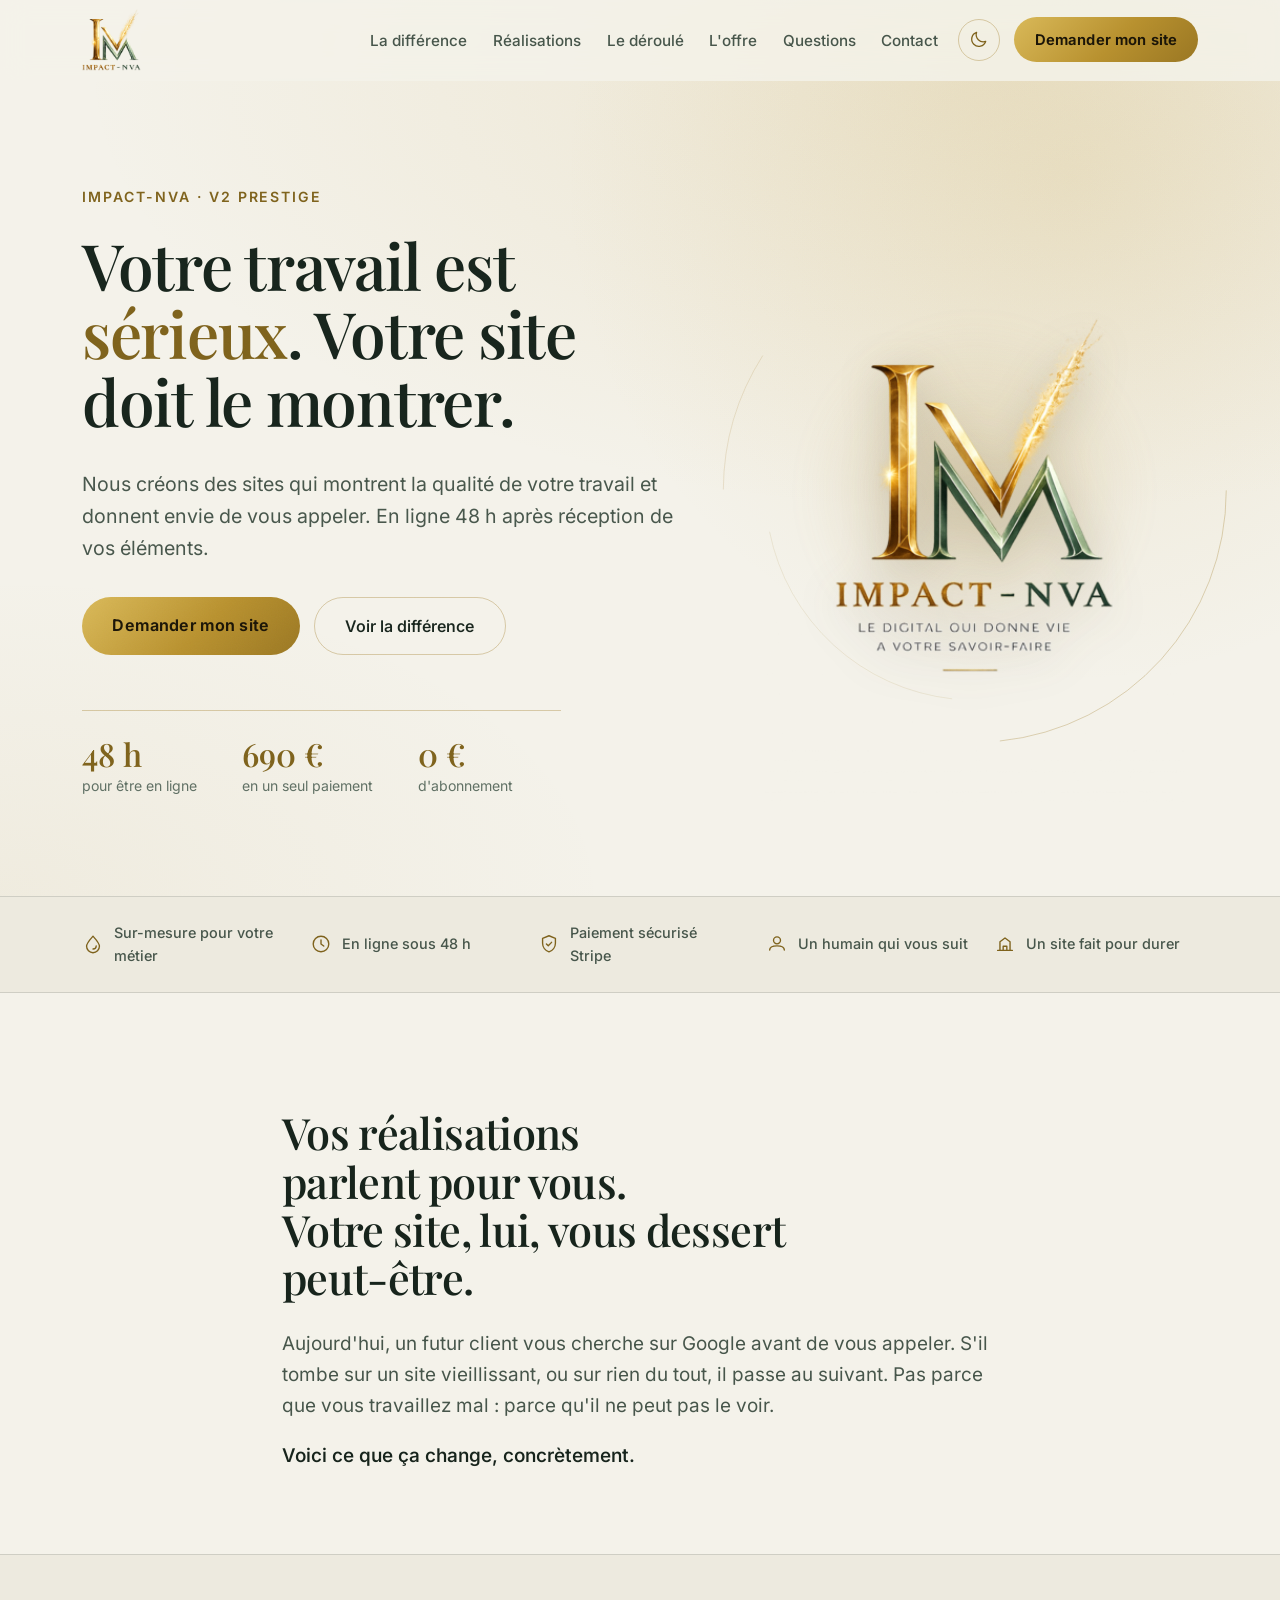
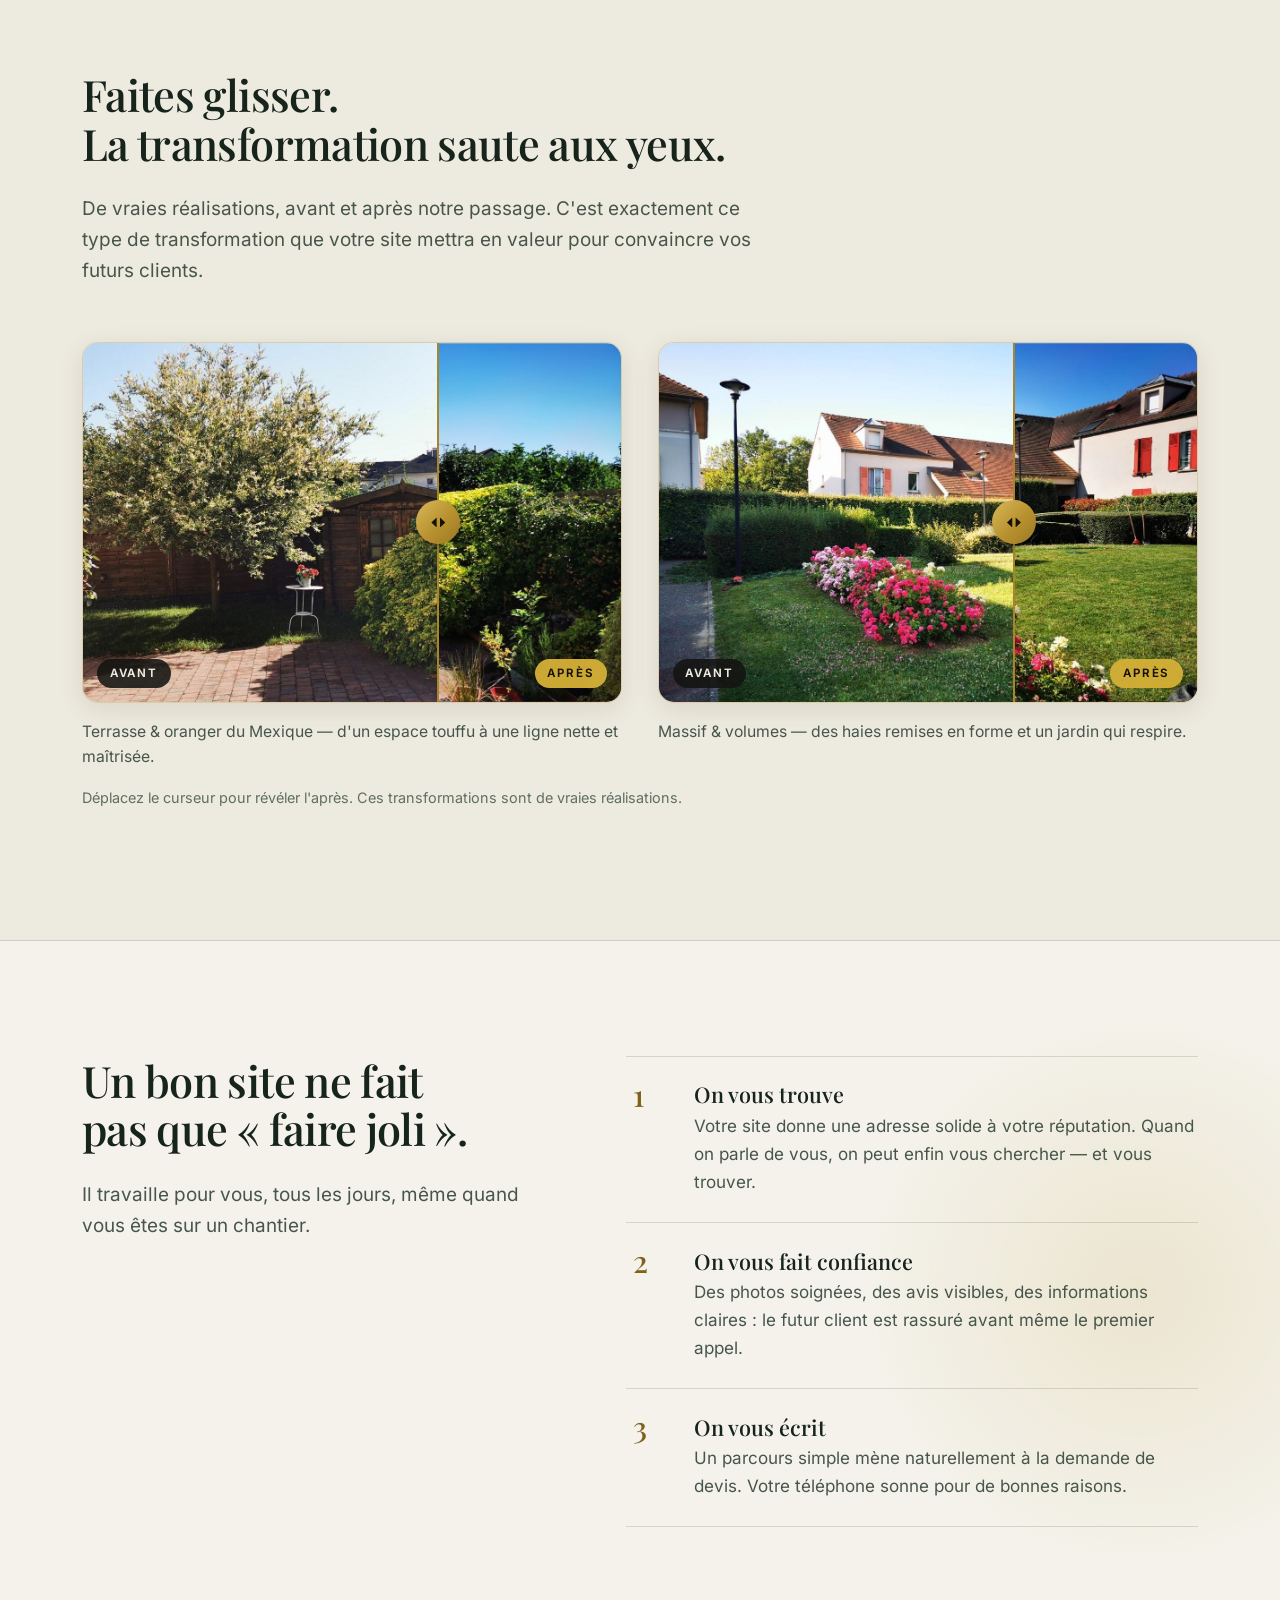
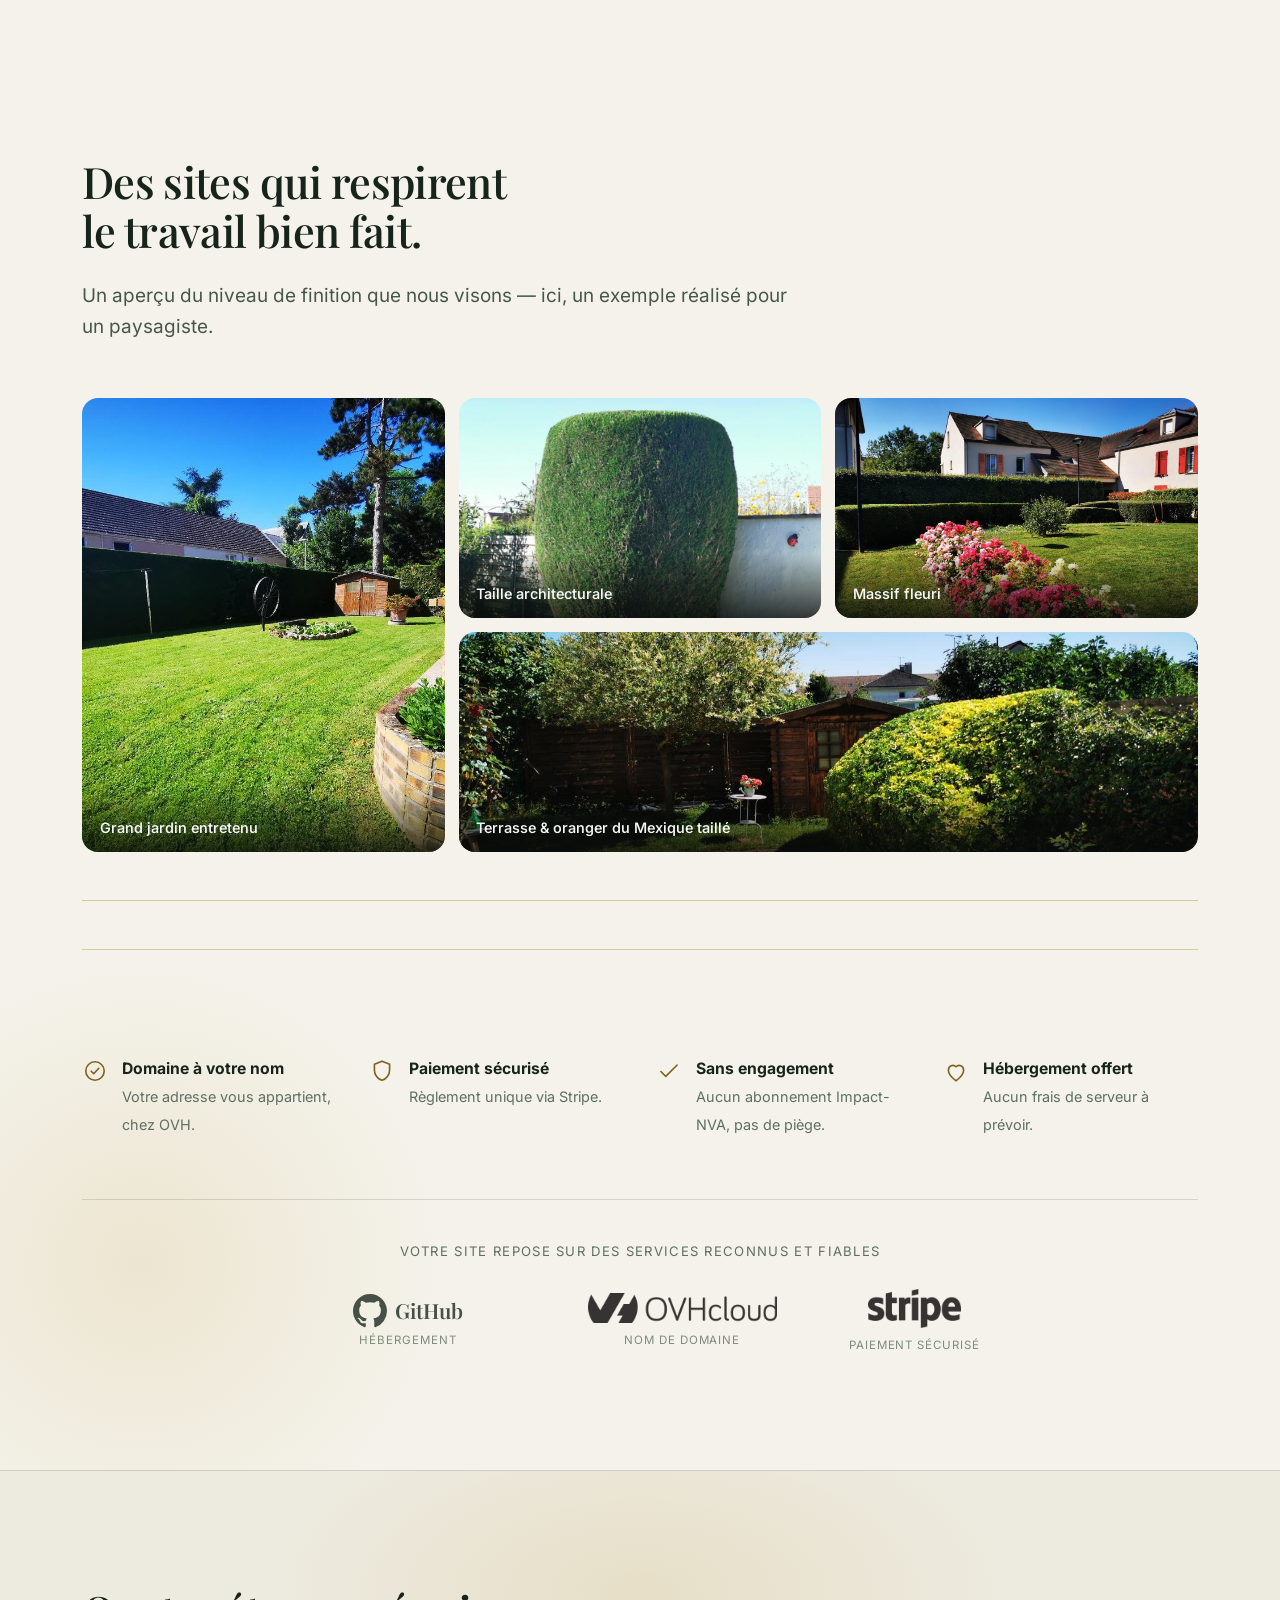
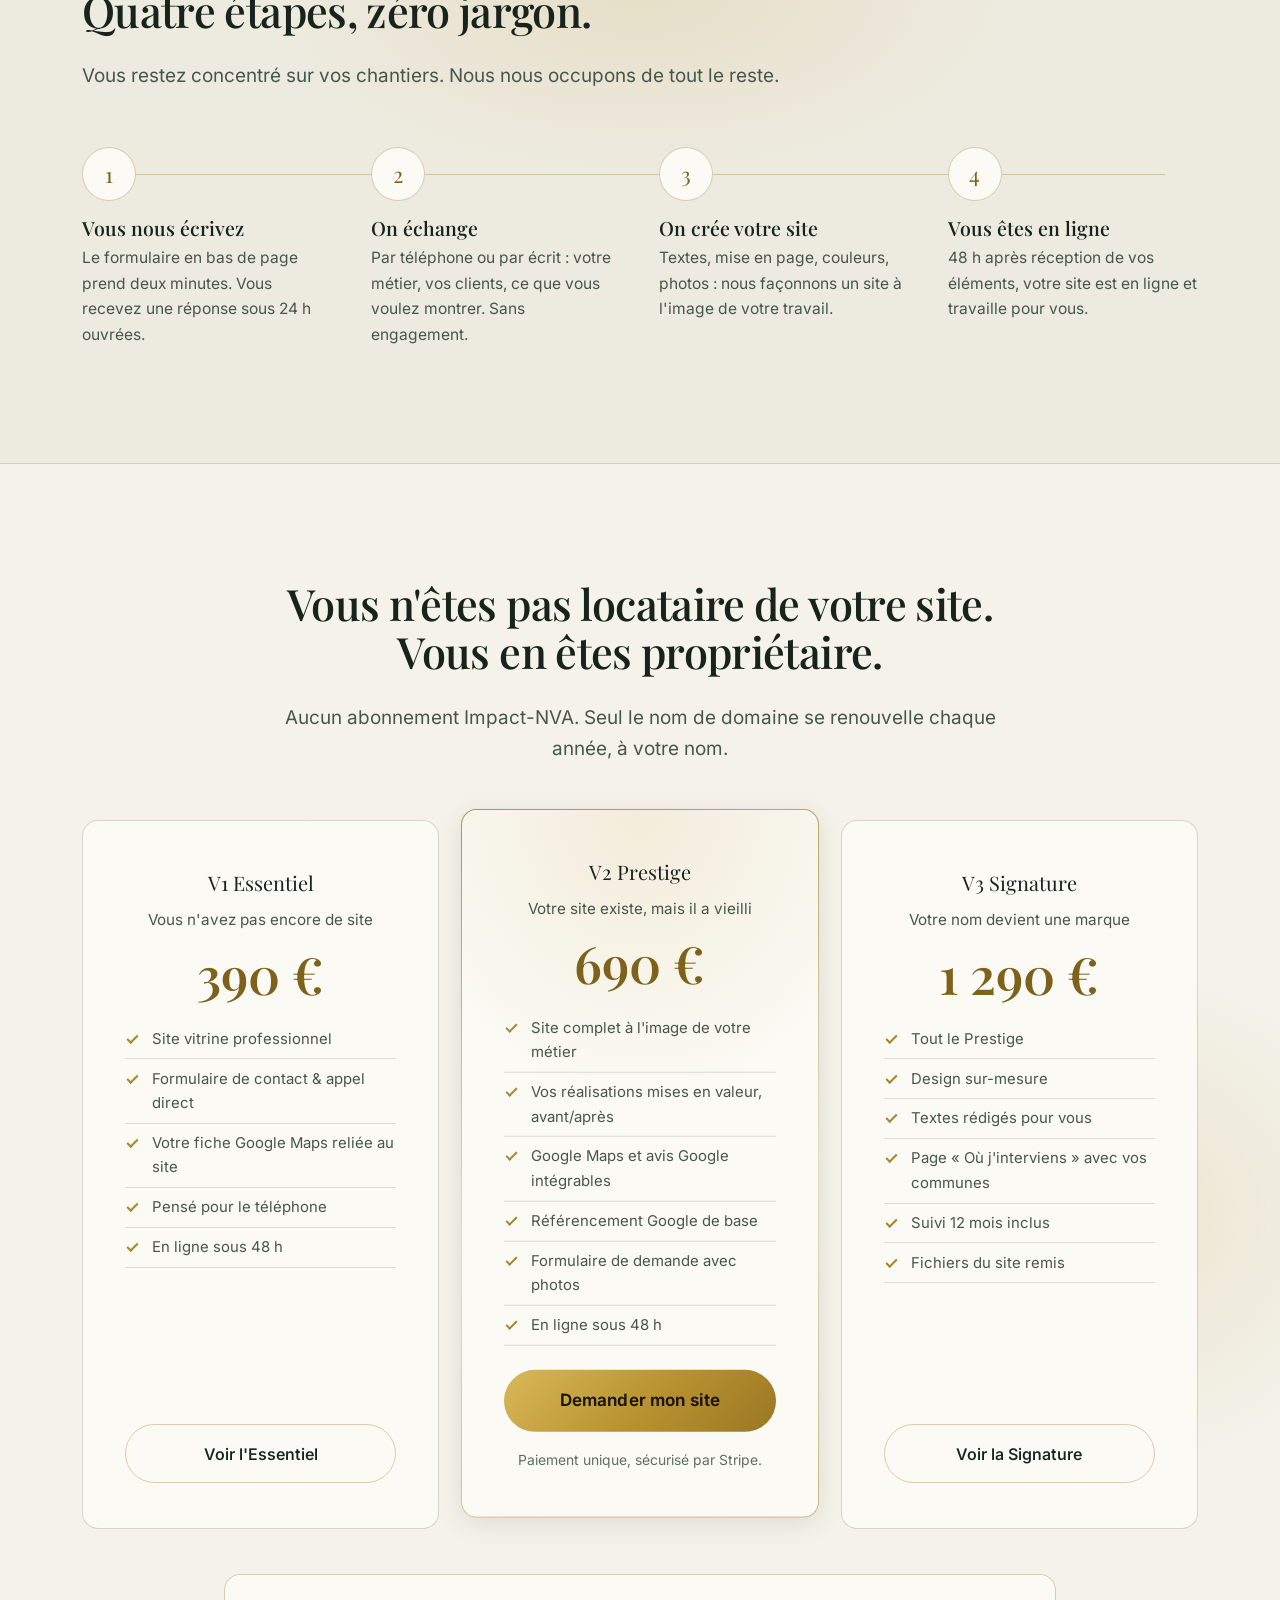
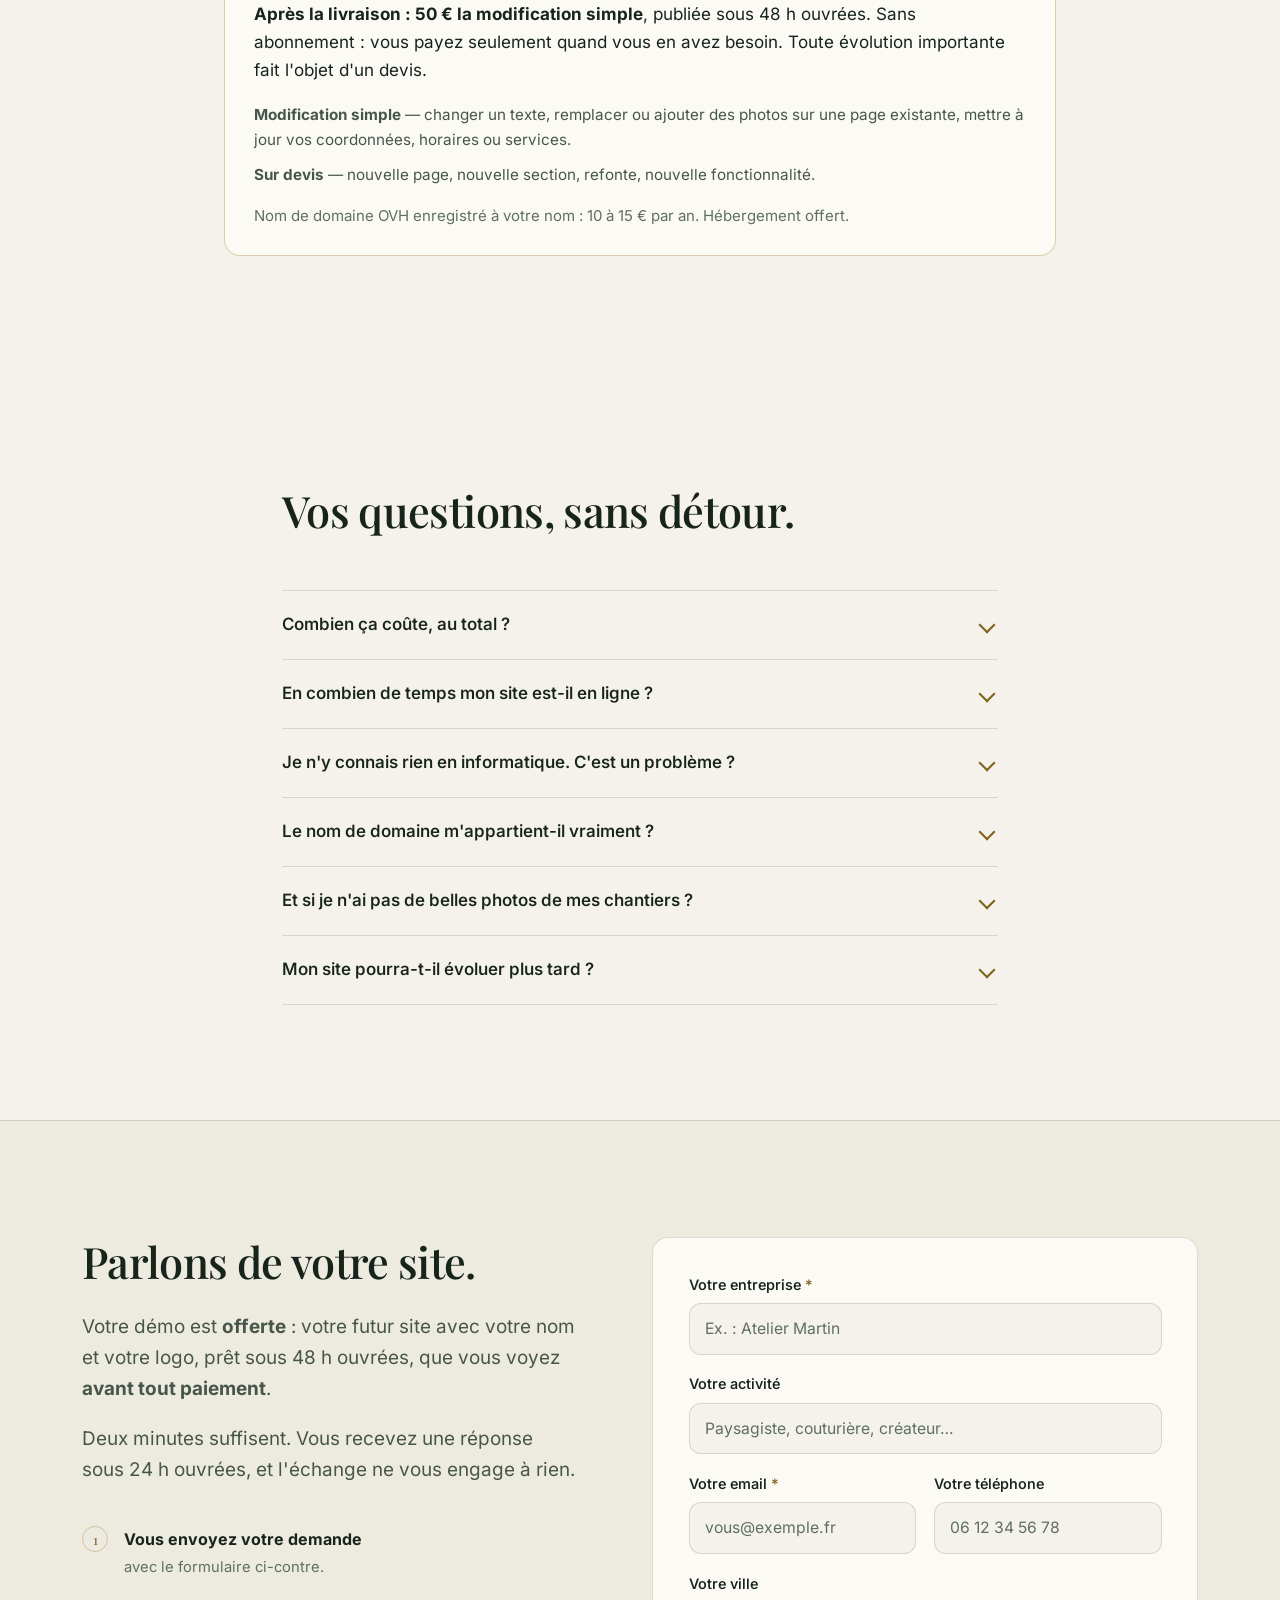
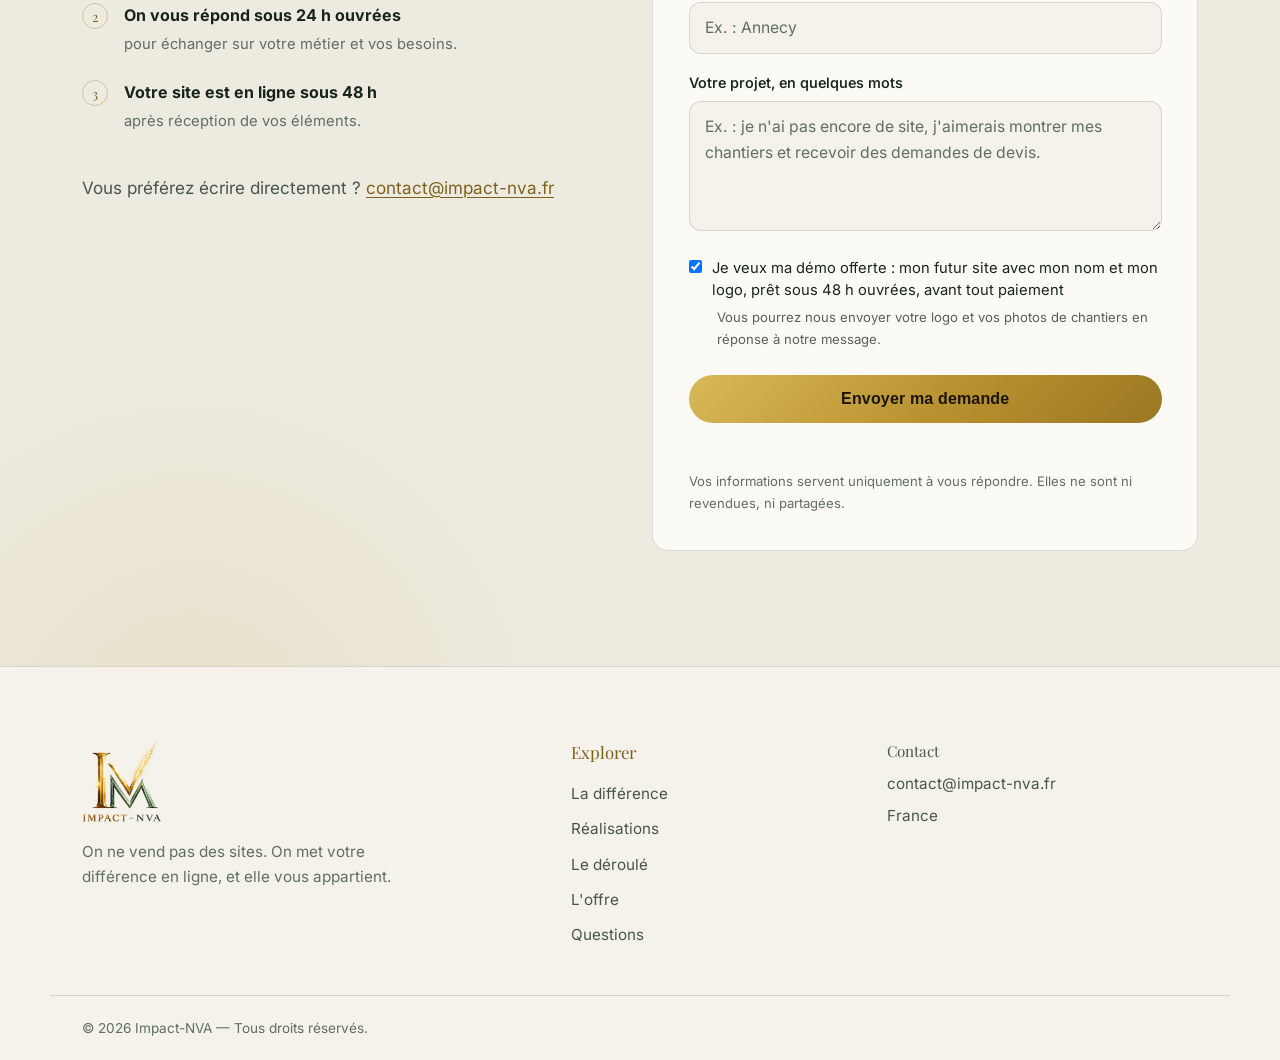
==== index.html @ 1d810a96 "Répare le formulaire de la page Contact et annonce la démo offerte Le formulaire de contact.html ava" ====
<!DOCTYPE html>
<html lang="fr">
<head>
  <meta charset="UTF-8">
  <!-- Google Analytics (GA4) -->
  <script async src="https://www.googletagmanager.com/gtag/js?id=G-78S79Q7FZH"></script>
  <script>
    window.dataLayer = window.dataLayer || [];
    function gtag(){dataLayer.push(arguments);}
    gtag('js', new Date());
    gtag('config', 'G-78S79Q7FZH');
  </script>
  <meta name="viewport" content="width=device-width, initial-scale=1.0">
  <title>Impact-NVA Prestige — Votre travail est sérieux. Votre site doit le montrer.</title>
  <meta name="description" content="Impact-NVA crée un site sur-mesure qui montre la qualité de votre travail, pour les indépendants et les créateurs. Votre site en ligne 48 h après réception de vos éléments. 690 €, en un seul paiement, sans abonnement — le site vous appartient.">
  <link rel="canonical" href="https://prestige.impact-nva.fr/">
  <meta name="theme-color" content="#0A0F0C">

  <meta property="og:type" content="website">
  <meta property="og:site_name" content="Impact-NVA">
  <meta property="og:locale" content="fr_FR">
  <meta property="og:title" content="Impact-NVA Prestige — Votre travail est sérieux. Votre site doit le montrer.">
  <meta property="og:description" content="Un site sur-mesure qui montre la qualité de votre travail. En ligne 48 h après réception de vos éléments, 690 € en un seul paiement.">
  <meta property="og:url" content="https://prestige.impact-nva.fr/">
  <meta property="og:image" content="https://prestige.impact-nva.fr/og-prestige.jpg">
  <meta property="og:image:width" content="1200">
  <meta property="og:image:height" content="630">
  <meta property="og:image:alt" content="Impact-NVA Prestige : « Votre travail est sérieux. Votre site doit le montrer. », 48 h, 690 €, 0 € d'abonnement, avec une terrasse avant et après">
  <meta name="twitter:card" content="summary_large_image">
  <meta name="twitter:title" content="Impact-NVA Prestige — Votre travail est sérieux. Votre site doit le montrer.">
  <meta name="twitter:description" content="Un site sur-mesure qui montre la qualité de votre travail. En ligne 48 h après réception de vos éléments, 690 € en un seul paiement.">
  <meta name="twitter:image" content="https://prestige.impact-nva.fr/og-prestige.jpg">
  <meta name="twitter:image:alt" content="Impact-NVA Prestige : « Votre travail est sérieux. Votre site doit le montrer. », 48 h, 690 €, 0 € d'abonnement, avec une terrasse avant et après">

  <link rel="icon" type="image/png" sizes="192x192" href="assets/icons/icone-192.png">
  <link rel="icon" type="image/png" sizes="32x32" href="assets/icons/favicon-32.png">
  <link rel="icon" type="image/png" sizes="16x16" href="assets/icons/favicon-16.png">
  <link rel="apple-touch-icon" href="assets/icons/apple-touch-icon.png">

  <link rel="preload" href="assets/fonts/playfair-var.woff2" as="font" type="font/woff2" crossorigin>
  <link rel="preload" href="assets/fonts/inter-var.woff2" as="font" type="font/woff2" crossorigin>
  <link rel="stylesheet" href="assets/css/style.css?v=7">

  <script>
    (function () {
      document.documentElement.classList.add('js');
      var saved = null;
      try { saved = localStorage.getItem('inva-theme'); } catch (e) {}
      var theme = saved || (window.matchMedia && window.matchMedia('(prefers-color-scheme: light)').matches ? 'jour' : 'nuit');
      document.documentElement.setAttribute('data-theme', theme);
    })();
  </script>

  <script type="application/ld+json">
  {
    "@context": "https://schema.org",
    "@type": "ProfessionalService",
    "name": "Impact-NVA",
    "url": "https://prestige.impact-nva.fr/",
    "logo": "https://prestige.impact-nva.fr/assets/images/logo-impact.png",
    "description": "Création de sites internet sur-mesure pour les indépendants et les créateurs. Site en ligne 48 h après réception des éléments.",
    "email": "contact@impact-nva.fr",
    "areaServed": "FR",
    "priceRange": "390€-1290€"
  }
  </script>
  <script type="application/ld+json">
  {
    "@context": "https://schema.org",
    "@type": "FAQPage",
    "mainEntity": [
      {
        "@type": "Question",
        "name": "Combien coûte un site Impact-NVA ?",
        "acceptedAnswer": { "@type": "Answer", "text": "L'offre V2 Prestige est à 690 €. C'est un paiement unique et sécurisé par Stripe, sans abonnement. Seul le nom de domaine (10 à 15 € par an chez OVH) reste à votre charge, et il est enregistré à votre nom. Ensuite, une modification simple coûte 50 €, seulement si vous en avez besoin." }
      },
      {
        "@type": "Question",
        "name": "En combien de temps mon site est-il en ligne ?",
        "acceptedAnswer": { "@type": "Answer", "text": "Votre site est en ligne 48 h après réception de vos éléments : vos photos, vos coordonnées et quelques informations sur votre activité. On s'occupe de tout le reste." }
      },
      {
        "@type": "Question",
        "name": "Je n'y connais rien en informatique, c'est un problème ?",
        "acceptedAnswer": { "@type": "Answer", "text": "Aucun. Vous n'avez rien à installer, rien à gérer, rien à apprendre. Vous nous envoyez vos photos et vos informations, on fait le reste, et votre site fonctionne tout seul." }
      },
      {
        "@type": "Question",
        "name": "Le nom de domaine m'appartient-il vraiment ?",
        "acceptedAnswer": { "@type": "Answer", "text": "Oui. Votre nom de domaine est acheté chez OVH et enregistré à votre nom, pas au nôtre. Si un jour vous voulez partir, il vous suit. Vous restez propriétaire de votre adresse." }
      },
      {
        "@type": "Question",
        "name": "Et si je n'ai pas de belles photos de mes chantiers ?",
        "acceptedAnswer": { "@type": "Answer", "text": "C'est fréquent, et ce n'est pas bloquant. On vous guide pour prendre quelques photos simples avec votre téléphone, et on les met en valeur dans le site. Des photos authentiques de vos chantiers convainquent plus que des images de banque d'images." }
      },
      {
        "@type": "Question",
        "name": "Pourrai-je faire évoluer mon site plus tard ?",
        "acceptedAnswer": { "@type": "Answer", "text": "Oui. Une modification simple (changer un texte, remplacer ou ajouter des photos sur une page existante, mettre à jour vos coordonnées, horaires ou services) coûte 50 € et est publiée sous 48 h ouvrées. Une nouvelle page, une nouvelle section, une refonte ou une nouvelle fonctionnalité fait l'objet d'un devis. Et si votre activité grandit, votre site peut évoluer vers la version Signature sans repartir de zéro." }
      }
    ]
  }
  </script>
</head>
<body>

<a class="skip-link" href="#contenu">Aller au contenu</a>

<header class="site-header" id="haut">
  <div class="header-inner">
    <a class="brand" href="#haut" aria-label="Impact-NVA, retour en haut de page">
      <img class="brand-logo" src="assets/images/logo-impact.png" alt="Impact-NVA" width="220" height="240">
    </a>
    <nav class="site-nav" aria-label="Navigation principale">
      <ul class="nav-links" id="nav-links">
        <li><a href="#difference">La différence</a></li>
        <li><a href="#realisations">Réalisations</a></li>
        <li><a href="#deroule">Le déroulé</a></li>
        <li><a href="#offre">L'offre</a></li>
        <li><a href="#questions">Questions</a></li>
        <li><a href="#contact">Contact</a></li>
      </ul>
    </nav>
    <div class="header-actions">
      <button class="theme-toggle" id="theme-toggle" type="button" aria-label="Basculer entre le mode jour et le mode nuit">
        <svg class="icon-sun" viewBox="0 0 24 24" fill="none" stroke="currentColor" stroke-width="1.5" stroke-linecap="round" aria-hidden="true"><circle cx="12" cy="12" r="4.2"/><path d="M12 2.5v2.4M12 19.1v2.4M2.5 12h2.4M19.1 12h2.4M5.3 5.3l1.7 1.7M17 17l1.7 1.7M18.7 5.3 17 7M7 17l-1.7 1.7"/></svg>
        <svg class="icon-moon" viewBox="0 0 24 24" fill="none" stroke="currentColor" stroke-width="1.5" stroke-linecap="round" stroke-linejoin="round" aria-hidden="true"><path d="M20.2 14.2A8.2 8.2 0 0 1 9.8 3.8a8.2 8.2 0 1 0 10.4 10.4Z"/></svg>
      </button>
      <a class="cta-button header-cta" href="#contact">Demander mon site</a>
      <button class="nav-toggle" id="nav-toggle" type="button" aria-expanded="false" aria-controls="nav-links" aria-label="Ouvrir le menu">
        <span></span><span></span><span></span>
      </button>
    </div>
  </div>
</header>

<main id="contenu">

  <!-- ============ HERO ============ -->
  <section class="hero">
    <div class="hero-glow" aria-hidden="true"></div>
    <div class="container hero-grid">
      <div class="hero-copy">
        <p class="hero-kicker">Impact-NVA · V2 Prestige</p>
        <h1 class="hero-title">Votre travail est <span class="hero-accent">sérieux</span>. Votre site doit le montrer.</h1>
        <p class="hero-subtitle">Nous créons des sites qui montrent la qualité de votre travail et donnent envie de vous appeler. En ligne 48&nbsp;h après réception de vos éléments.</p>
        <div class="hero-actions">
          <a class="cta-button" href="#contact">Demander mon site</a>
          <a class="ghost-button" href="#difference">Voir la différence</a>
        </div>
        <dl class="hero-marks" aria-label="Repères clés">
          <div class="mark"><dt>48&nbsp;h</dt><dd>pour être en ligne</dd></div>
          <div class="mark"><dt>690&nbsp;€</dt><dd>en un seul paiement</dd></div>
          <div class="mark"><dt>0&nbsp;€</dt><dd>d'abonnement</dd></div>
        </dl>
      </div>
      <div class="hero-visual" aria-hidden="true">
        <svg class="hero-orbits" viewBox="0 0 600 600" fill="none" aria-hidden="true">
          <circle cx="300" cy="300" r="286" stroke="currentColor" stroke-width="1" stroke-dasharray="420 1380" stroke-linecap="round"/>
          <circle cx="300" cy="300" r="286" stroke="currentColor" stroke-width="1" stroke-dasharray="160 1640" stroke-dashoffset="-900" stroke-linecap="round" opacity=".55"/>
          <circle cx="300" cy="300" r="238" stroke="currentColor" stroke-width="1" stroke-dasharray="300 1200" stroke-dashoffset="-400" stroke-linecap="round" opacity=".4"/>
        </svg>
        <img src="assets/images/logo-sans-fond.png" alt="" width="540" height="590" fetchpriority="high">
      </div>
    </div>
  </section>

  <!-- ============ BANDE CONFIANCE ============ -->
  <section class="trust-band" aria-label="Ce qui nous distingue">
    <div class="container">
      <ul class="trust-list">
        <li>
          <svg viewBox="0 0 24 24" fill="none" stroke="currentColor" stroke-width="1.5" stroke-linecap="round" stroke-linejoin="round" aria-hidden="true"><path d="M12 3.5c-4.5 5-7 7.6-7 11a7 7 0 0 0 14 0c0-3.4-2.5-6-7-11Z"/><path d="M12 17.5c2 0 3.5-1.5 3.5-3.5"/></svg>
          <span>Sur-mesure pour votre métier</span>
        </li>
        <li>
          <svg viewBox="0 0 24 24" fill="none" stroke="currentColor" stroke-width="1.5" stroke-linecap="round" stroke-linejoin="round" aria-hidden="true"><circle cx="12" cy="12" r="8.5"/><path d="M12 7.5V12l3 2.2"/></svg>
          <span>En ligne sous 48&nbsp;h</span>
        </li>
        <li>
          <svg viewBox="0 0 24 24" fill="none" stroke="currentColor" stroke-width="1.5" stroke-linecap="round" stroke-linejoin="round" aria-hidden="true"><path d="M12 3 5 5.8v5.4c0 4.3 3 8.1 7 9.3 4-1.2 7-5 7-9.3V5.8L12 3Z"/><path d="m9.2 12 2 2 3.6-3.8"/></svg>
          <span>Paiement sécurisé Stripe</span>
        </li>
        <li>
          <svg viewBox="0 0 24 24" fill="none" stroke="currentColor" stroke-width="1.5" stroke-linecap="round" stroke-linejoin="round" aria-hidden="true"><path d="M4 18.5c0-3 3.6-4.5 8-4.5s8 1.5 8 4.5"/><circle cx="12" cy="8" r="3.8"/></svg>
          <span>Un humain qui vous suit</span>
        </li>
        <li>
          <svg viewBox="0 0 24 24" fill="none" stroke="currentColor" stroke-width="1.5" stroke-linecap="round" stroke-linejoin="round" aria-hidden="true"><path d="M4 19h16M6.5 19V9.5l5.5-4 5.5 4V19"/><path d="M10 19v-4.5h4V19"/></svg>
          <span>Un site fait pour durer</span>
        </li>
      </ul>
    </div>
  </section>

  <!-- ============ PROBLÈME → PROMESSE ============ -->
  <section class="section section-pitch">
    <div class="container narrow reveal">
      <h2 class="section-title">Vos réalisations parlent pour vous.<br>Votre site, lui, vous dessert peut-être.</h2>
      <p class="section-lead">Aujourd'hui, un futur client vous cherche sur Google avant de vous appeler. S'il tombe sur un site vieillissant, ou sur rien du tout, il passe au suivant. Pas parce que vous travaillez mal&nbsp;: parce qu'il ne peut pas le voir.</p>
      <p class="section-lead strong">Voici ce que ça change, concrètement.</p>
    </div>
  </section>

  <!-- ============ AVANT / APRÈS ============ -->
  <section class="section ba-section" id="difference">
    <div class="container reveal">
      <div class="section-head">
        <h2 class="section-title">Faites glisser.<br>La transformation saute aux yeux.</h2>
        <p class="section-lead">De vraies réalisations, avant et après notre passage. C'est exactement ce type de transformation que votre site mettra en valeur pour convaincre vos futurs clients.</p>
      </div>

      <div class="ba-showcase">

        <figure class="ba-card">
          <div class="ba-slider">
            <div class="ba-old">
              <img loading="lazy" src="assets/images/avant-terrasse.jpg" width="1200" height="801" alt="Terrasse et haie avant l'intervention : végétation dense et peu structurée">
            </div>
            <div class="ba-new">
              <img loading="lazy" src="assets/images/realisation-terrasse-haie.jpg" width="1200" height="801" alt="La même terrasse après : oranger du Mexique taillé, espace net et structuré">
            </div>
            <span class="ba-label ba-label-old" aria-hidden="true">Avant</span>
            <span class="ba-label ba-label-new" aria-hidden="true">Après</span>
            <div class="ba-handle" aria-hidden="true"><span class="ba-handle-grip"></span></div>
            <input type="range" class="ba-range" min="0" max="100" value="50" step="0.1" aria-label="Comparer l'avant et l'après de la terrasse et de la haie">
          </div>
          <figcaption>Terrasse &amp; oranger du Mexique — d'un espace touffu à une ligne nette et maîtrisée.</figcaption>
        </figure>

        <figure class="ba-card">
          <div class="ba-slider">
            <div class="ba-old">
              <img loading="lazy" src="assets/images/avant-massif.jpg" width="1200" height="801" alt="Jardin avec massif avant l'intervention : haies irrégulières">
            </div>
            <div class="ba-new">
              <img loading="lazy" src="assets/images/realisation-massif-fleuri.jpg" width="1200" height="801" alt="Le même jardin après : haies sculptées et massif fleuri mis en valeur">
            </div>
            <span class="ba-label ba-label-old" aria-hidden="true">Avant</span>
            <span class="ba-label ba-label-new" aria-hidden="true">Après</span>
            <div class="ba-handle" aria-hidden="true"><span class="ba-handle-grip"></span></div>
            <input type="range" class="ba-range" min="0" max="100" value="50" step="0.1" aria-label="Comparer l'avant et l'après du massif fleuri">
          </div>
          <figcaption>Massif &amp; volumes — des haies remises en forme et un jardin qui respire.</figcaption>
        </figure>

      </div>
      <p class="ba-hint">Déplacez le curseur pour révéler l'après. Ces transformations sont de vraies réalisations.</p>
    </div>
  </section>

  <!-- ============ BÉNÉFICES ============ -->
  <section class="section section-benefits">
    <div class="container">
      <div class="benefits-grid reveal">
        <div class="benefit-intro">
          <h2 class="section-title">Un bon site ne fait pas que « faire joli ».</h2>
          <p class="section-lead">Il travaille pour vous, tous les jours, même quand vous êtes sur un chantier.</p>
        </div>
        <ol class="benefit-list">
          <li>
            <h3>On vous trouve</h3>
            <p>Votre site donne une adresse solide à votre réputation. Quand on parle de vous, on peut enfin vous chercher — et vous trouver.</p>
          </li>
          <li>
            <h3>On vous fait confiance</h3>
            <p>Des photos soignées, des avis visibles, des informations claires&nbsp;: le futur client est rassuré avant même le premier appel.</p>
          </li>
          <li>
            <h3>On vous écrit</h3>
            <p>Un parcours simple mène naturellement à la demande de devis. Votre téléphone sonne pour de bonnes raisons.</p>
          </li>
        </ol>
      </div>
    </div>
  </section>

  <!-- ============ RÉALISATIONS & PREUVES ============ -->
  <section class="section" id="realisations">
    <div class="container reveal">
      <div class="section-head">
        <h2 class="section-title">Des sites qui respirent le travail bien fait.</h2>
        <p class="section-lead">Un aperçu du niveau de finition que nous visons — ici, un exemple réalisé pour un paysagiste.</p>
      </div>
      <div class="gallery">
        <figure class="g-item g-tall">
          <img loading="lazy" src="assets/images/realisation-grand-jardin.jpg" width="1200" height="900" alt="Grand jardin entretenu par un paysagiste, pelouse impeccable et volumes taillés">
          <figcaption>Grand jardin entretenu</figcaption>
        </figure>
        <figure class="g-item">
          <img loading="lazy" src="assets/images/realisation-taille-architecturale.jpg" width="900" height="1200" alt="Taille architecturale d'un arbuste, forme nette et maîtrisée">
          <figcaption>Taille architecturale</figcaption>
        </figure>
        <figure class="g-item">
          <img loading="lazy" src="assets/images/realisation-massif-fleuri.jpg" width="1200" height="900" alt="Massif fleuri aux finitions soignées">
          <figcaption>Massif fleuri</figcaption>
        </figure>
        <figure class="g-item g-wide">
          <img loading="lazy" src="assets/images/realisation-terrasse-haie.jpg" width="1200" height="900" alt="Terrasse et oranger du Mexique taillé">
          <figcaption>Terrasse &amp; oranger du Mexique taillé</figcaption>
        </figure>
      </div>

      <div class="proof-strip" id="proof-stats" hidden>
        <!-- Rempli automatiquement depuis config.js quand des statistiques sont disponibles -->
      </div>

      <div class="reviews" id="proof-reviews" hidden>
        <!-- Rempli automatiquement depuis config.js quand des avis clients sont disponibles -->
      </div>

      <ul class="guarantees">
        <li>
          <svg viewBox="0 0 24 24" fill="none" stroke="currentColor" stroke-width="1.5" stroke-linecap="round" stroke-linejoin="round" aria-hidden="true"><circle cx="12" cy="12" r="8.5"/><path d="m8.5 12.2 2.3 2.3 4.7-5"/></svg>
          <div><strong>Domaine à votre nom</strong><span>Votre adresse vous appartient, chez OVH.</span></div>
        </li>
        <li>
          <svg viewBox="0 0 24 24" fill="none" stroke="currentColor" stroke-width="1.5" stroke-linecap="round" stroke-linejoin="round" aria-hidden="true"><path d="M12 3 5 5.8v5.4c0 4.3 3 8.1 7 9.3 4-1.2 7-5 7-9.3V5.8L12 3Z"/></svg>
          <div><strong>Paiement sécurisé</strong><span>Règlement unique via Stripe.</span></div>
        </li>
        <li>
          <svg viewBox="0 0 24 24" fill="none" stroke="currentColor" stroke-width="1.5" stroke-linecap="round" stroke-linejoin="round" aria-hidden="true"><path d="M4.5 12.5 9 17l10.5-10.5"/></svg>
          <div><strong>Sans engagement</strong><span>Aucun abonnement Impact-NVA, pas de piège.</span></div>
        </li>
        <li>
          <svg viewBox="0 0 24 24" fill="none" stroke="currentColor" stroke-width="1.5" stroke-linecap="round" stroke-linejoin="round" aria-hidden="true"><path d="M12 21s-7-4.6-7-10a4.1 4.1 0 0 1 7-2.9A4.1 4.1 0 0 1 19 11c0 5.4-7 10-7 10Z"/></svg>
          <div><strong>Hébergement offert</strong><span>Aucun frais de serveur à prévoir.</span></div>
        </li>
      </ul>

      <div class="partners">
        <p class="partners-label">Votre site repose sur des services reconnus et fiables</p>
        <ul class="partners-logos">
          <li class="partner">
            <svg class="partner-github" viewBox="0 0 16 16" aria-hidden="true"><path fill="currentColor" d="M8 0C3.58 0 0 3.58 0 8c0 3.54 2.29 6.53 5.47 7.59.4.07.55-.17.55-.38 0-.19-.01-.82-.01-1.49-2.01.37-2.53-.49-2.69-.94-.09-.23-.48-.94-.82-1.13-.28-.15-.68-.52-.01-.53.63-.01 1.08.58 1.23.82.72 1.21 1.87.87 2.33.66.07-.52.28-.87.51-1.07-1.78-.2-3.64-.89-3.64-3.95 0-.87.31-1.59.82-2.15-.08-.2-.36-1.02.08-2.12 0 0 .67-.21 2.2.82.64-.18 1.32-.27 2-.27.68 0 1.36.09 2 .27 1.53-1.04 2.2-.82 2.2-.82.44 1.1.16 1.92.08 2.12.51.56.82 1.27.82 2.15 0 3.07-1.87 3.75-3.65 3.95.29.25.54.73.54 1.48 0 1.07-.01 1.93-.01 2.2 0 .21.15.46.55.38A8.013 8.013 0 0 0 16 8c0-4.42-3.58-8-8-8Z"/></svg>
            <span class="partner-name">GitHub</span>
            <span class="partner-role">Hébergement</span>
          </li>
          <li class="partner">
            <img class="partner-img" src="assets/images/logo-ovh.png" alt="OVHcloud" width="960" height="152">
            <span class="partner-role">Nom de domaine</span>
          </li>
          <li class="partner">
            <img class="partner-img partner-stripe" src="assets/images/logo-stripe.png" alt="Stripe" width="960" height="400">
            <span class="partner-role">Paiement sécurisé</span>
          </li>
        </ul>
      </div>
    </div>
  </section>

  <!-- ============ PROCESSUS ============ -->
  <section class="section section-process" id="deroule">
    <div class="container reveal">
      <div class="section-head">
        <h2 class="section-title">Quatre étapes, zéro jargon.</h2>
        <p class="section-lead">Vous restez concentré sur vos chantiers. Nous nous occupons de tout le reste.</p>
      </div>
      <ol class="process">
        <li class="step">
          <span class="step-num" aria-hidden="true">1</span>
          <h3>Vous nous écrivez</h3>
          <p>Le formulaire en bas de page prend deux minutes. Vous recevez une réponse sous 24&nbsp;h ouvrées.</p>
        </li>
        <li class="step">
          <span class="step-num" aria-hidden="true">2</span>
          <h3>On échange</h3>
          <p>Par téléphone ou par écrit&nbsp;: votre métier, vos clients, ce que vous voulez montrer. Sans engagement.</p>
        </li>
        <li class="step">
          <span class="step-num" aria-hidden="true">3</span>
          <h3>On crée votre site</h3>
          <p>Textes, mise en page, couleurs, photos&nbsp;: nous façonnons un site à l'image de votre travail.</p>
        </li>
        <li class="step">
          <span class="step-num" aria-hidden="true">4</span>
          <h3>Vous êtes en ligne</h3>
          <p>48&nbsp;h après réception de vos éléments, votre site est en ligne et travaille pour vous.</p>
        </li>
      </ol>
    </div>
  </section>

  <!-- ============ OFFRE ============ -->
  <section class="section section-offer" id="offre">
    <div class="container reveal">
      <div class="section-head offer-head">
        <h2 class="section-title">Vous n'êtes pas locataire de votre site.<br>Vous en êtes propriétaire.</h2>
        <p class="section-lead">Aucun abonnement Impact-NVA. Seul le nom de domaine se renouvelle chaque année, à votre nom.</p>
      </div>
      <div class="offer-trio">
        <article class="offer-card offer-card-alt" aria-label="Offre V1 Essentiel">
          <p class="offer-name">V1&nbsp;Essentiel</p>
          <p class="offer-for">Vous n'avez pas encore de site</p>
          <p class="offer-price"><span class="price-now">390&nbsp;€</span></p>
          <ul class="offer-terms-list">
            <li>Site vitrine professionnel</li>
            <li>Formulaire de contact &amp; appel direct</li>
            <li>Votre fiche Google Maps reliée au site</li>
            <li>Pensé pour le téléphone</li>
            <li>En ligne sous 48&nbsp;h</li>
          </ul>
          <a class="ghost-button" href="https://essentiel.impact-nva.fr" target="_blank" rel="noopener">Voir l'Essentiel</a>
        </article>
        <article class="offer-card" aria-label="Offre V2 Prestige">
          <p class="offer-name">V2&nbsp;Prestige</p>
          <p class="offer-for">Votre site existe, mais il a vieilli</p>
          <p class="offer-price"><span class="price-now">690&nbsp;€</span></p>
          <ul class="offer-terms-list">
            <li>Site complet à l'image de votre métier</li>
            <li>Vos réalisations mises en valeur, avant/après</li>
            <li>Google Maps et avis Google intégrables</li>
            <li>Référencement Google de base</li>
            <li>Formulaire de demande avec photos</li>
            <li>En ligne sous 48&nbsp;h</li>
          </ul>
          <a class="cta-button" href="#contact">Demander mon site</a>
          <p class="offer-reassure">Paiement unique, sécurisé par Stripe.</p>
        </article>
        <article class="offer-card offer-card-alt" aria-label="Offre V3 Signature">
          <p class="offer-name">V3&nbsp;Signature</p>
          <p class="offer-for">Votre nom devient une marque</p>
          <p class="offer-price"><span class="price-now">1&nbsp;290&nbsp;€</span></p>
          <ul class="offer-terms-list">
            <li>Tout le Prestige</li>
            <li>Design sur-mesure</li>
            <li>Textes rédigés pour vous</li>
            <li>Page « Où j'interviens » avec vos communes</li>
            <li>Suivi 12 mois inclus</li>
            <li>Fichiers du site remis</li>
          </ul>
          <a class="ghost-button" href="https://impact-nva.fr/#offres" target="_blank" rel="noopener">Voir la Signature</a>
        </article>
      </div>
      <div class="offer-after">
        <p class="offer-after-title"><strong>Après la livraison&nbsp;: 50&nbsp;€ la modification simple</strong>, publiée sous 48&nbsp;h ouvrées. Sans abonnement&nbsp;: vous payez seulement quand vous en avez besoin. Toute évolution importante fait l'objet d'un devis.</p>
        <ul class="offer-after-list">
          <li><strong>Modification simple</strong> — changer un texte, remplacer ou ajouter des photos sur une page existante, mettre à jour vos coordonnées, horaires ou services.</li>
          <li><strong>Sur devis</strong> — nouvelle page, nouvelle section, refonte, nouvelle fonctionnalité.</li>
        </ul>
        <p class="offer-note">Nom de domaine OVH enregistré à votre nom&nbsp;: 10 à 15&nbsp;€ par an. Hébergement offert.</p>
      </div>
    </div>
  </section>

  <!-- ============ FAQ ============ -->
  <section class="section section-faq" id="questions">
    <div class="container narrow reveal">
      <div class="section-head">
        <h2 class="section-title">Vos questions, sans détour.</h2>
      </div>
      <div class="faq">
        <details class="faq-item">
          <summary>Combien ça coûte, au total&nbsp;?</summary>
          <div class="faq-body"><p>690&nbsp;€, en un seul paiement sécurisé par Stripe. Ensuite, seul votre nom de domaine reste à votre charge&nbsp;: 10 à 15&nbsp;€ par an chez OVH, à votre nom. Aucun abonnement. Si vous voulez changer quelque chose plus tard, c'est 50&nbsp;€ la modification simple, seulement quand vous en avez besoin.</p></div>
        </details>
        <details class="faq-item">
          <summary>En combien de temps mon site est-il en ligne&nbsp;?</summary>
          <div class="faq-body"><p>48&nbsp;h après réception de vos éléments&nbsp;: vos photos, vos coordonnées et quelques informations sur votre activité. C'est la seule chose qu'on vous demande — le reste, on s'en occupe.</p></div>
        </details>
        <details class="faq-item">
          <summary>Je n'y connais rien en informatique. C'est un problème&nbsp;?</summary>
          <div class="faq-body"><p>Aucun. Vous n'avez rien à installer, rien à gérer, rien à apprendre. Votre site fonctionne tout seul, et quand vous voulez y changer quelque chose, vous nous écrivez.</p></div>
        </details>
        <details class="faq-item">
          <summary>Le nom de domaine m'appartient-il vraiment&nbsp;?</summary>
          <div class="faq-body"><p>Oui, et c'est important. Votre domaine est acheté chez OVH et enregistré à votre nom, pas au nôtre. Si un jour vous voulez partir, votre adresse vous suit. Beaucoup d'agences gardent le domaine pour retenir leurs clients — pas nous.</p></div>
        </details>
        <details class="faq-item">
          <summary>Et si je n'ai pas de belles photos de mes chantiers&nbsp;?</summary>
          <div class="faq-body"><p>C'est le cas de la plupart de nos clients, et ce n'est pas bloquant. On vous guide pour prendre quelques photos simples avec votre téléphone, et on les met en valeur. De vraies photos de vos chantiers convainquent bien plus que des images génériques.</p></div>
        </details>
        <details class="faq-item">
          <summary>Mon site pourra-t-il évoluer plus tard&nbsp;?</summary>
          <div class="faq-body"><p>Oui. Une modification simple — changer un texte, remplacer ou ajouter des photos sur une page existante, mettre à jour vos coordonnées, horaires ou services — coûte 50&nbsp;€ et est publiée sous 48&nbsp;h ouvrées. Une nouvelle page, une nouvelle section, une refonte ou une nouvelle fonctionnalité fait l'objet d'un devis. Et si votre activité grandit, votre site peut évoluer vers notre version Signature sans repartir de zéro.</p></div>
        </details>
      </div>
    </div>
  </section>

  <!-- ============ CONTACT ============ -->
  <section class="section section-contact" id="contact">
    <div class="container reveal">
      <div class="contact-grid">
        <div class="contact-intro">
          <h2 class="section-title">Parlons de votre site.</h2>
          <p class="section-lead">Votre démo est <strong>offerte</strong>&nbsp;: votre futur site avec votre nom et votre logo, prêt sous 48&nbsp;h ouvrées, que vous voyez <strong>avant tout paiement</strong>.</p>
          <p class="section-lead">Deux minutes suffisent. Vous recevez une réponse sous 24&nbsp;h ouvrées, et l'échange ne vous engage à rien.</p>
          <ol class="contact-steps">
            <li><strong>Vous envoyez votre demande</strong><span>avec le formulaire ci-contre.</span></li>
            <li><strong>On vous répond sous 24&nbsp;h ouvrées</strong><span>pour échanger sur votre métier et vos besoins.</span></li>
            <li><strong>Votre site est en ligne sous 48&nbsp;h</strong><span>après réception de vos éléments.</span></li>
          </ol>
          <p class="contact-alt">Vous préférez écrire directement&nbsp;? <a href="mailto:contact@impact-nva.fr" data-email-link data-email>contact@impact-nva.fr</a></p>
        </div>
        <form class="contact-form" id="contact-form" data-webhook="https://n8n.srv1677224.hstgr.cloud/webhook/nouveau-prospect" novalidate>
          <input type="hidden" name="offre" value="V2 Prestige">
          <p class="hp-field" aria-hidden="true"><label>Ne pas remplir <input type="text" name="site_web" tabindex="-1" autocomplete="off"></label></p>
          <div class="form-row">
            <label for="f-entreprise">Votre entreprise <span class="req" aria-hidden="true">*</span></label>
            <input id="f-entreprise" name="entreprise" type="text" required autocomplete="organization" placeholder="Ex. : Atelier Martin">
          </div>
          <div class="form-row">
            <label for="f-metier">Votre activité</label>
            <input id="f-metier" name="domaine" type="text" autocomplete="organization-title" placeholder="Paysagiste, couturière, créateur…">
          </div>
          <div class="form-duo">
            <div class="form-row">
              <label for="f-email">Votre email <span class="req" aria-hidden="true">*</span></label>
              <input id="f-email" name="email" type="email" required autocomplete="email" placeholder="vous@exemple.fr">
            </div>
            <div class="form-row">
              <label for="f-tel">Votre téléphone</label>
              <input id="f-tel" name="telephone" type="tel" autocomplete="tel" placeholder="06 12 34 56 78">
            </div>
          </div>
          <div class="form-row">
            <label for="f-ville">Votre ville</label>
            <input id="f-ville" name="ville" type="text" autocomplete="address-level2" placeholder="Ex. : Annecy">
          </div>
          <div class="form-row">
            <label for="f-message">Votre projet, en quelques mots</label>
            <textarea id="f-message" name="message" rows="4" placeholder="Ex. : je n'ai pas encore de site, j'aimerais montrer mes chantiers et recevoir des demandes de devis."></textarea>
          </div>
          <label class="case-demo"><input type="checkbox" name="demo" value="oui" checked><span>Je veux ma démo offerte&nbsp;: mon futur site avec mon nom et mon logo, prêt sous 48&nbsp;h ouvrées, avant tout paiement</span></label><p class="case-demo-note">Vous pourrez nous envoyer votre logo et vos photos de chantiers en réponse à notre message.</p>
          <button class="cta-button form-submit" type="submit">Envoyer ma demande</button>
          <p class="form-status" role="status" aria-live="polite"></p>
          <p class="form-privacy">Vos informations servent uniquement à vous répondre. Elles ne sont ni revendues, ni partagées.</p>
        </form>
      </div>
    </div>
  </section>

</main>

<footer class="site-footer">
  <div class="container footer-grid">
    <div class="footer-brand">
      <img src="assets/images/logo-impact.png" alt="Impact-NVA" width="110" height="120" loading="lazy">
      <p>On ne vend pas des sites. On met votre différence en ligne, et elle vous appartient.</p>
    </div>
    <nav class="footer-nav" aria-label="Navigation de bas de page">
      <p class="footer-title">Explorer</p>
      <ul>
        <li><a href="#difference">La différence</a></li>
        <li><a href="#realisations">Réalisations</a></li>
        <li><a href="#deroule">Le déroulé</a></li>
        <li><a href="#offre">L'offre</a></li>
        <li><a href="#questions">Questions</a></li>
      </ul>
    </nav>
    <div class="footer-contact">
      <p class="footer-title">Contact</p>
      <p><a href="mailto:contact@impact-nva.fr" data-email-link data-email>contact@impact-nva.fr</a></p>
      <p data-zone>France</p>
    </div>
  </div>
  <div class="container footer-legal">
    <p>© 2026 <span data-brand>Impact-NVA</span> — Tous droits réservés.</p>
  </div>
</footer>

<script src="config.js" defer></script>
<script src="js/config-apply.js" defer></script>
<script src="assets/js/main.js?v=6" defer></script>
</body>
</html>
---- assets/css/style.css ----
/* ==========================================================================
   Impact-NVA — V2 Prestige
   Une identité, deux ambiances : nuit (défaut) et jour.
   ========================================================================== */

/* ---------- Polices auto-hébergées ---------- */

@font-face {
  font-family: 'Playfair Display';
  font-style: normal;
  font-weight: 400 900;
  font-display: swap;
  src: url(../fonts/playfair-var.woff2) format('woff2');
}
@font-face {
  font-family: 'Inter';
  font-style: normal;
  font-weight: 100 900;
  font-display: swap;
  src: url(../fonts/inter-var.woff2) format('woff2');
}

/* ---------- Thèmes ---------- */

:root {
  /* Nuit (défaut) */
  --bg: #0A0F0C;
  --bg-2: #0C1310;
  --surface: #111B14;
  --surface-2: #16241B;
  --ink: #F5F7F6;
  --ink-2: #C4CFC6;
  --ink-3: #8FA096;
  --gold: #D4AF37;
  --gold-soft: #E8CE8C;
  --gold-text: #E3C878;
  --line: rgba(245, 247, 246, .10);
  --line-gold: rgba(212, 175, 55, .28);
  --cta-grad: linear-gradient(135deg, #EED9A0, #D4AF37 55%, #B98F22);
  --cta-ink: #171208;
  --glow: rgba(212, 175, 55, .12);
  --header-bg: rgba(10, 15, 12, .82);
  --shadow-soft: 0 6px 24px rgba(0, 0, 0, .35);
  --focus-ring: #E8CE8C;

  --container: 1180px;
  --radius-card: 16px;
  --radius-input: 12px;

  color-scheme: dark;
}

[data-theme="jour"] {
  --bg: #F4F2EA;
  --bg-2: #EDEADF;
  --surface: #FBFAF5;
  --surface-2: #EFECE1;
  --ink: #17241C;
  --ink-2: #47564B;
  --ink-3: #5F6F63;
  --gold: #A8842C;
  --gold-soft: #C4A24A;
  --gold-text: #7E621C;
  --line: rgba(23, 36, 28, .14);
  --line-gold: rgba(158, 122, 36, .35);
  --cta-grad: linear-gradient(135deg, #D9B959, #B8912F 55%, #9A7723);
  --cta-ink: #1B1508;
  --glow: rgba(196, 162, 74, .16);
  --header-bg: rgba(244, 242, 234, .85);
  --shadow-soft: 0 6px 24px rgba(80, 66, 30, .12);
  --focus-ring: #7E621C;

  color-scheme: light;
}

/* Sans JavaScript : suivre la préférence de l'appareil */
@media (prefers-color-scheme: light) {
  html:not([data-theme]) {
    --bg: #F4F2EA;
    --bg-2: #EDEADF;
    --surface: #FBFAF5;
    --surface-2: #EFECE1;
    --ink: #17241C;
    --ink-2: #47564B;
    --ink-3: #5F6F63;
    --gold: #A8842C;
    --gold-soft: #C4A24A;
    --gold-text: #7E621C;
    --line: rgba(23, 36, 28, .14);
    --line-gold: rgba(158, 122, 36, .35);
    --cta-grad: linear-gradient(135deg, #D9B959, #B8912F 55%, #9A7723);
    --cta-ink: #1B1508;
    --glow: rgba(196, 162, 74, .16);
    --header-bg: rgba(244, 242, 234, .85);
    --shadow-soft: 0 6px 24px rgba(80, 66, 30, .12);
    --focus-ring: #7E621C;
    color-scheme: light;
  }
}

/* ---------- Base ---------- */

*, *::before, *::after { box-sizing: border-box; }

html {
  scroll-behavior: smooth;
  -webkit-text-size-adjust: 100%;
}

body {
  margin: 0;
  background: var(--bg);
  color: var(--ink);
  font-family: 'Inter', system-ui, sans-serif;
  font-size: 1.0625rem;
  line-height: 1.65;
  transition: background-color .45s ease, color .45s ease;
}

img { max-width: 100%; height: auto; display: block; }

h1, h2, h3 {
  font-family: 'Playfair Display', Georgia, serif;
  font-optical-sizing: auto;
  font-weight: 540;
  line-height: 1.12;
  margin: 0 0 .6em;
  text-wrap: balance;
}

p { margin: 0 0 1em; }

a { color: var(--gold-text); text-decoration-thickness: 1px; text-underline-offset: 3px; }

:focus-visible {
  outline: 2px solid var(--focus-ring);
  outline-offset: 3px;
  border-radius: 4px;
}

::selection { background: var(--gold); color: var(--cta-ink); }

.container {
  max-width: var(--container);
  margin-inline: auto;
  padding-inline: clamp(1.1rem, 4vw, 2rem);
}

.container.narrow { max-width: 780px; }

.skip-link {
  position: absolute;
  left: -9999px;
  top: 0;
  z-index: 100;
  background: var(--surface);
  color: var(--ink);
  padding: .8rem 1.2rem;
  border-radius: 0 0 8px 0;
}
.skip-link:focus { left: 0; }

/* Échelle z-index */
:root {
  --z-header: 40;
  --z-menu: 50;
}

/* ---------- Boutons ---------- */

.cta-button {
  display: inline-block;
  background: var(--cta-grad);
  color: var(--cta-ink);
  font-weight: 650;
  font-size: 1rem;
  letter-spacing: .01em;
  text-decoration: none;
  border: 0;
  border-radius: 999px;
  padding: .95rem 1.9rem;
  cursor: pointer;
  transition: transform .25s cubic-bezier(.22, 1, .36, 1), box-shadow .25s ease, filter .25s ease;
}
.cta-button:hover { transform: translateY(-2px); filter: brightness(1.05); box-shadow: 0 6px 8px -4px rgba(0,0,0,.35); }
.cta-button:active { transform: translateY(0); }

.ghost-button {
  display: inline-block;
  color: var(--ink);
  font-weight: 550;
  font-size: 1rem;
  text-decoration: none;
  border: 1px solid var(--line-gold);
  border-radius: 999px;
  padding: .95rem 1.9rem;
  transition: border-color .25s ease, background-color .25s ease, transform .25s cubic-bezier(.22, 1, .36, 1);
}
.ghost-button:hover { border-color: var(--gold); background: var(--glow); transform: translateY(-2px); }

/* ---------- Header ---------- */

.site-header {
  position: fixed;
  inset: 0 0 auto 0;
  z-index: var(--z-header);
  background: var(--header-bg);
  -webkit-backdrop-filter: blur(14px) saturate(1.3);
  backdrop-filter: blur(14px) saturate(1.3);
  border-bottom: 1px solid transparent;
  transition: border-color .3s ease, background-color .45s ease;
}
.site-header.scrolled { border-bottom-color: var(--line); }

.header-inner {
  max-width: var(--container);
  margin-inline: auto;
  padding: .55rem clamp(1.1rem, 4vw, 2rem);
  display: flex;
  align-items: center;
  gap: 1.2rem;
  transition: padding .3s ease;
}
.site-header.scrolled .header-inner { padding-top: .35rem; padding-bottom: .35rem; }

.brand { display: flex; align-items: center; flex-shrink: 0; }
.brand-logo {
  width: auto;
  height: 62px;
  transition: height .3s ease;
}
.site-header.scrolled .brand-logo { height: 50px; }

.site-nav { margin-left: auto; }

.nav-links {
  display: flex;
  gap: clamp(.9rem, 2vw, 1.7rem);
  list-style: none;
  margin: 0;
  padding: 0;
}
.nav-links a {
  color: var(--ink-2);
  text-decoration: none;
  font-size: .95rem;
  font-weight: 500;
  padding: .35rem 0;
  border-bottom: 1px solid transparent;
  transition: color .2s ease, border-color .2s ease;
}
.nav-links a:hover { color: var(--ink); border-bottom-color: var(--gold); }

.header-actions { display: flex; align-items: center; gap: .9rem; }

.header-cta { padding: .65rem 1.3rem; font-size: .92rem; }

.theme-toggle {
  display: inline-flex;
  align-items: center;
  justify-content: center;
  width: 42px;
  height: 42px;
  border-radius: 999px;
  border: 1px solid var(--line-gold);
  background: transparent;
  color: var(--gold-text);
  cursor: pointer;
  transition: border-color .25s ease, background-color .25s ease, transform .4s cubic-bezier(.22, 1, .36, 1);
}
.theme-toggle:hover { border-color: var(--gold); background: var(--glow); transform: rotate(15deg); }
.theme-toggle svg { width: 21px; height: 21px; }
.icon-moon { display: none; }
[data-theme="jour"] .icon-sun { display: none; }
[data-theme="jour"] .icon-moon { display: block; }
html:not(.js) .theme-toggle { display: none; }

.nav-toggle {
  display: none;
  flex-direction: column;
  justify-content: center;
  gap: 5px;
  width: 42px;
  height: 42px;
  padding: 10px;
  background: transparent;
  border: 1px solid var(--line-gold);
  border-radius: 10px;
  cursor: pointer;
}
.nav-toggle span {
  display: block;
  height: 2px;
  border-radius: 2px;
  background: var(--ink);
  transition: transform .3s ease, opacity .3s ease;
}
.nav-toggle[aria-expanded="true"] span:nth-child(1) { transform: translateY(7px) rotate(45deg); }
.nav-toggle[aria-expanded="true"] span:nth-child(2) { opacity: 0; }
.nav-toggle[aria-expanded="true"] span:nth-child(3) { transform: translateY(-7px) rotate(-45deg); }

/* ---------- Sections : rythme ---------- */

.section { padding-block: clamp(4.2rem, 9vw, 7.5rem); }

.section-head { max-width: 720px; margin-bottom: clamp(2.2rem, 5vw, 3.5rem); }

.section-title {
  font-size: clamp(1.85rem, 3.6vw, 2.7rem);
  letter-spacing: -0.015em;
}

.section-lead {
  color: var(--ink-2);
  font-size: clamp(1.05rem, 1.6vw, 1.18rem);
  max-width: 62ch;
  text-wrap: pretty;
}
.section-lead.strong { color: var(--ink); font-weight: 550; }

/* ---------- Hero ---------- */

.hero {
  position: relative;
  padding-top: clamp(7.5rem, 14vw, 11rem);
  padding-bottom: clamp(3.5rem, 7vw, 6rem);
  overflow: hidden;
  background:
    radial-gradient(130% 90% at 78% 8%, var(--glow), transparent 55%),
    radial-gradient(80% 60% at 0% 100%, color-mix(in srgb, var(--gold) 6%, transparent), transparent 60%);
}
/* Grain très fin pour la profondeur */
.hero::after {
  content: '';
  position: absolute;
  inset: 0;
  pointer-events: none;
  opacity: .5;
  mix-blend-mode: soft-light;
  background-image: url("data:image/svg+xml,%3Csvg xmlns='http://www.w3.org/2000/svg' width='140' height='140'%3E%3Cfilter id='n'%3E%3CfeTurbulence type='fractalNoise' baseFrequency='0.85' numOctaves='2' stitchTiles='stitch'/%3E%3C/filter%3E%3Crect width='100%25' height='100%25' filter='url(%23n)' opacity='0.4'/%3E%3C/svg%3E");
}
[data-theme="jour"] .hero::after { opacity: .28; }

/* Vignette de profondeur (thème nuit) */
[data-theme="nuit"] .hero {
  box-shadow: inset 0 -130px 120px -70px rgba(0, 0, 0, .55), inset 0 0 260px 10px rgba(0, 0, 0, .22);
}

.hero-glow {
  position: absolute;
  inset: -25% -12% auto auto;
  width: 75%;
  aspect-ratio: 1;
  background: radial-gradient(circle at 62% 42%, var(--glow), transparent 62%);
  pointer-events: none;
  animation: hero-breath 9s ease-in-out infinite;
}
@keyframes hero-breath {
  0%, 100% { opacity: .7; transform: scale(1); }
  50% { opacity: 1; transform: scale(1.08); }
}

.hero-grid {
  position: relative;
  display: grid;
  grid-template-columns: minmax(0, 1.15fr) minmax(0, .85fr);
  gap: clamp(2rem, 5vw, 4rem);
  align-items: center;
}

.hero-kicker {
  color: var(--gold-text);
  font-size: .88rem;
  font-weight: 600;
  letter-spacing: .14em;
  text-transform: uppercase;
  margin-bottom: 1.4rem;
}

.hero-title {
  font-size: clamp(2.45rem, 5.2vw, 4rem);
  letter-spacing: -0.02em;
  line-height: 1.07;
  margin-bottom: .5em;
}
.hero-title .hero-accent {
  font-weight: 560;
  color: var(--gold-text);
}

.hero-subtitle {
  color: var(--ink-2);
  font-size: clamp(1.08rem, 1.7vw, 1.22rem);
  max-width: 54ch;
  margin-bottom: 2rem;
  text-wrap: pretty;
}

.hero-actions {
  display: flex;
  flex-wrap: wrap;
  gap: .9rem;
  margin-bottom: clamp(2.4rem, 5vw, 3.4rem);
}

.hero-marks {
  display: flex;
  gap: clamp(1.4rem, 3.5vw, 2.8rem);
  margin: 0;
  padding-top: 1.6rem;
  border-top: 1px solid var(--line-gold);
  width: fit-content;
  padding-right: clamp(1rem, 4vw, 3rem);
}
.hero-marks .mark dt {
  font-family: 'Playfair Display', Georgia, serif;
  font-size: clamp(1.5rem, 2.6vw, 2rem);
  font-weight: 560;
  color: var(--gold-text);
  line-height: 1.1;
}
.hero-marks .mark dd {
  margin: .15rem 0 0;
  color: var(--ink-3);
  font-size: .88rem;
}

.hero-visual {
  position: relative;
  display: flex;
  justify-content: center;
  align-items: center;
  isolation: isolate;
}
/* Halo derrière le logo */
.hero-visual::before {
  content: '';
  position: absolute;
  z-index: -1;
  width: 80%;
  aspect-ratio: 1;
  border-radius: 50%;
  background: radial-gradient(circle, color-mix(in srgb, var(--gold) 22%, transparent), transparent 68%);
  filter: blur(14px);
  animation: hero-breath 9s ease-in-out infinite;
}
.hero-orbits {
  position: absolute;
  z-index: -1;
  width: 118%;
  aspect-ratio: 1;
  color: var(--line-gold);
  animation: hero-spin 44s linear infinite;
}
@keyframes hero-spin { to { transform: rotate(360deg); } }
.hero-visual img {
  width: min(100%, 420px);
  filter: drop-shadow(0 0 60px var(--glow)) drop-shadow(0 14px 24px rgba(0, 0, 0, .3));
  animation: hero-float 7s ease-in-out infinite;
}
@keyframes hero-float {
  0%, 100% { transform: translateY(0); }
  50% { transform: translateY(-14px); }
}
[data-theme="jour"] .hero-visual img {
  filter: drop-shadow(0 10px 22px rgba(80, 66, 30, .22));
}

/* ---------- Bande confiance ---------- */

.trust-band {
  border-top: 1px solid var(--line);
  border-bottom: 1px solid var(--line);
  background: var(--bg-2);
  padding-block: 1.5rem;
  transition: background-color .45s ease;
}

.trust-list {
  display: grid;
  grid-template-columns: repeat(auto-fit, minmax(150px, 1fr));
  gap: 1rem 1.5rem;
  list-style: none;
  margin: 0;
  padding: 0;
}
.trust-list li {
  display: flex;
  align-items: center;
  gap: .65rem;
  color: var(--ink-2);
  font-size: .9rem;
  font-weight: 500;
}
.trust-list svg {
  width: 22px;
  height: 22px;
  color: var(--gold-text);
  flex-shrink: 0;
}

/* ---------- Problème → promesse ---------- */

.section-pitch { padding-bottom: clamp(2.5rem, 5vw, 4rem); }
.section-pitch .section-title { max-width: 20ch; }

/* ---------- Avant / Après ---------- */

.ba-section {
  position: relative;
  background: var(--bg-2);
  border-block: 1px solid var(--line);
  transition: background-color .45s ease;
}

.ba-showcase {
  display: grid;
  grid-template-columns: repeat(auto-fit, minmax(340px, 1fr));
  gap: clamp(1.4rem, 3vw, 2.2rem);
}

.ba-card { margin: 0; }
.ba-card figcaption {
  margin-top: 1rem;
  color: var(--ink-2);
  font-size: .98rem;
}

.ba-slider {
  position: relative;
  aspect-ratio: 3 / 2;
  overflow: hidden;
  border: 1px solid var(--line-gold);
  border-radius: var(--radius-card);
  background: var(--surface);
  touch-action: pan-y;
  box-shadow: var(--shadow-soft);
  --cut: 50%;
}

.ba-old, .ba-new { position: absolute; inset: 0; }
.ba-old img, .ba-new img {
  position: absolute;
  inset: 0;
  width: 100%;
  height: 100%;
  object-fit: cover;
}

.ba-new { clip-path: inset(0 0 0 var(--cut)); }

.ba-label {
  position: absolute;
  bottom: 14px;
  z-index: 3;
  font-size: .72rem;
  font-weight: 650;
  letter-spacing: .16em;
  text-transform: uppercase;
  padding: .3rem .8rem;
  border-radius: 999px;
  pointer-events: none;
}
.ba-label-old { left: 14px; background: rgba(20, 20, 18, .88); color: #EDEAE0; }
.ba-label-new { right: 14px; background: rgba(212, 175, 55, .96); color: #171208; }

.ba-handle {
  position: absolute;
  top: 0;
  bottom: 0;
  left: var(--cut);
  z-index: 4;
  width: 2px;
  margin-left: -1px;
  background: var(--gold);
  pointer-events: none;
}
.ba-handle-grip {
  position: absolute;
  top: 50%;
  left: 50%;
  transform: translate(-50%, -50%);
  width: 44px;
  height: 44px;
  border-radius: 50%;
  background: var(--cta-grad);
  box-shadow: 0 4px 8px -2px rgba(0, 0, 0, .4);
  display: flex;
  align-items: center;
  justify-content: center;
}
.ba-handle-grip::before {
  content: '';
  width: 14px;
  height: 10px;
  background:
    linear-gradient(45deg, transparent 50%, #171208 50%) left / 5px 100% no-repeat,
    linear-gradient(-45deg, transparent 50%, #171208 50%) right / 5px 100% no-repeat;
  clip-path: polygon(0 50%, 38% 0, 38% 100%, 0 50%, 100% 50%, 62% 0, 62% 100%, 100% 50%);
  background: #171208;
}

.ba-range {
  position: absolute;
  inset: 0;
  z-index: 5;
  width: 100%;
  height: 100%;
  margin: 0;
  opacity: 0;
  cursor: ew-resize;
  -webkit-appearance: none;
  appearance: none;
  background: transparent;
}
.ba-range::-webkit-slider-thumb {
  -webkit-appearance: none;
  appearance: none;
  width: 60px;
  height: 100%;
}
.ba-range::-moz-range-thumb { width: 60px; height: 100%; border: 0; }
.ba-slider:has(.ba-range:focus-visible) .ba-handle-grip {
  outline: 2px solid var(--focus-ring);
  outline-offset: 3px;
}

.ba-hint {
  margin-top: 1rem;
  color: var(--ink-3);
  font-size: .9rem;
}

/* ---------- Bénéfices ---------- */

.section-benefits {
  padding-top: clamp(4.2rem, 9vw, 7.5rem);
  position: relative;
  overflow: hidden;
}
.section-benefits::before {
  content: '';
  position: absolute;
  top: 8%;
  right: -12%;
  width: 46%;
  aspect-ratio: 1;
  background: radial-gradient(circle, var(--glow), transparent 66%);
  pointer-events: none;
}

.benefits-grid {
  position: relative;
  display: grid;
  grid-template-columns: minmax(0, .9fr) minmax(0, 1.1fr);
  gap: clamp(2rem, 6vw, 5rem);
  align-items: start;
}

.benefit-list {
  list-style: none;
  margin: 0;
  padding: 0;
  counter-reset: benefit;
}
.benefit-list li {
  counter-increment: benefit;
  position: relative;
  padding: 1.6rem 0 1.6rem 4.2rem;
  border-top: 1px solid var(--line);
}
.benefit-list li:last-child { border-bottom: 1px solid var(--line); }
.benefit-list li::before {
  content: counter(benefit);
  position: absolute;
  left: .4rem;
  top: 1.45rem;
  font-family: 'Playfair Display', Georgia, serif;
  font-size: 1.9rem;
  font-weight: 500;
  color: var(--gold-text);
  line-height: 1;
}
.benefit-list h3 { font-size: 1.35rem; margin-bottom: .35rem; }
.benefit-list p { color: var(--ink-2); margin: 0; max-width: 52ch; }

/* ---------- Réalisations & preuves ---------- */

#realisations {
  background: var(--bg);
  position: relative;
  overflow: hidden;
}
#realisations::before {
  content: '';
  position: absolute;
  bottom: -8%;
  left: -14%;
  width: 50%;
  aspect-ratio: 1;
  background: radial-gradient(circle, var(--glow), transparent 66%);
  pointer-events: none;
}
#realisations .container { position: relative; }

.gallery {
  display: grid;
  grid-template-columns: repeat(3, minmax(0, 1fr));
  grid-auto-rows: 220px;
  gap: 14px;
}
.g-item {
  position: relative;
  margin: 0;
  border-radius: var(--radius-card);
  overflow: hidden;
}
.g-item img {
  width: 100%;
  height: 100%;
  object-fit: cover;
  transition: transform .6s cubic-bezier(.22, 1, .36, 1);
}
.g-item:hover img { transform: scale(1.04); }
.g-item figcaption {
  position: absolute;
  inset: auto 0 0 0;
  padding: 1.8rem 1.1rem .8rem;
  background: linear-gradient(180deg, transparent, rgba(8, 10, 8, .78));
  color: #F5F7F6;
  font-size: .9rem;
  font-weight: 550;
}
.g-tall { grid-row: span 2; }
.g-wide { grid-column: span 2; }

.proof-strip {
  display: flex;
  flex-wrap: wrap;
  gap: 1.5rem 3rem;
  margin-top: clamp(2rem, 5vw, 3rem);
  padding: 1.5rem 0;
  border-block: 1px solid var(--line-gold);
}
.proof-strip .stat dt, .proof-strip .stat .stat-value {
  font-family: 'Playfair Display', Georgia, serif;
  font-size: 2rem;
  font-weight: 560;
  color: var(--gold-text);
}
.proof-strip .stat .stat-label { color: var(--ink-3); font-size: .88rem; }

.reviews {
  display: grid;
  grid-template-columns: repeat(auto-fit, minmax(280px, 1fr));
  gap: 14px;
  margin-top: clamp(2rem, 5vw, 3rem);
}
.review-card {
  background: var(--surface);
  border: 1px solid var(--line);
  border-radius: var(--radius-card);
  padding: 1.4rem 1.5rem;
}
.review-card .stars { color: var(--gold); letter-spacing: .14em; }
.review-card blockquote { margin: .6rem 0; color: var(--ink-2); }
.review-card cite { color: var(--ink-3); font-style: normal; font-size: .88rem; }

.guarantees {
  display: grid;
  grid-template-columns: repeat(auto-fit, minmax(220px, 1fr));
  gap: 1.6rem 2rem;
  list-style: none;
  margin: clamp(2.4rem, 5vw, 3.6rem) 0 0;
  padding: 0;
}
.guarantees li { display: flex; gap: .9rem; align-items: flex-start; }
.guarantees svg { width: 26px; height: 26px; color: var(--gold-text); flex-shrink: 0; margin-top: .15rem; }
.guarantees strong { display: block; font-size: .98rem; }
.guarantees span { color: var(--ink-3); font-size: .9rem; }

/* Bande partenaires */
.partners {
  margin-top: clamp(2.6rem, 5vw, 3.8rem);
  padding-top: clamp(2rem, 4vw, 2.6rem);
  border-top: 1px solid var(--line);
  text-align: center;
}
.partners-label {
  color: var(--ink-3);
  font-size: .82rem;
  letter-spacing: .1em;
  text-transform: uppercase;
  margin: 0 0 1.6rem;
}
.partners-logos {
  display: flex;
  flex-wrap: wrap;
  justify-content: center;
  align-items: center;
  gap: 1.4rem clamp(2rem, 6vw, 4.5rem);
  list-style: none;
  margin: 0;
  padding: 0;
}
.partner {
  display: flex;
  flex-direction: column;
  align-items: center;
  gap: .5rem;
  color: var(--ink-2);
  opacity: .78;
  transition: opacity .25s ease;
}
.partner:hover { opacity: 1; }
.partner-github { width: 34px; height: 34px; color: var(--ink); }
.partner-name {
  font-family: 'Playfair Display', Georgia, serif;
  font-weight: 600;
  font-size: 1.3rem;
  color: var(--ink);
  line-height: 1;
}
/* GitHub : mark + nom sur une ligne */
.partner:first-child {
  flex-direction: row;
  flex-wrap: wrap;
  justify-content: center;
  gap: .2rem .5rem;
}
.partner:first-child .partner-role { flex-basis: 100%; }
.partner-img {
  height: 30px;
  width: auto;
  object-fit: contain;
}
.partner-stripe { height: 39px; }
[data-theme="jour"] .partner-img { filter: brightness(0) saturate(0); }
.partner-role {
  font-size: .72rem;
  letter-spacing: .08em;
  text-transform: uppercase;
  color: var(--ink-3);
}

/* ---------- Processus ---------- */

.section-process {
  position: relative;
  overflow: hidden;
  background: var(--bg-2);
  border-block: 1px solid var(--line);
  transition: background-color .45s ease;
}
.section-process::before {
  content: '';
  position: absolute;
  top: -12%;
  left: 50%;
  transform: translateX(-50%);
  width: 60%;
  aspect-ratio: 2 / 1;
  background: radial-gradient(ellipse, var(--glow), transparent 68%);
  pointer-events: none;
}
.section-process .container { position: relative; }

.process {
  display: grid;
  grid-template-columns: repeat(4, minmax(0, 1fr));
  gap: clamp(1.4rem, 3vw, 2.4rem);
  list-style: none;
  margin: 0;
  padding: 0;
  position: relative;
}
.process::before {
  content: '';
  position: absolute;
  top: 27px;
  left: 3%;
  right: 3%;
  height: 1px;
  background: var(--line-gold);
}
.step { position: relative; padding-top: 4.4rem; }
.step-num {
  position: absolute;
  top: 0;
  left: 0;
  width: 54px;
  height: 54px;
  display: flex;
  align-items: center;
  justify-content: center;
  border-radius: 50%;
  background: var(--surface);
  border: 1px solid var(--line-gold);
  font-family: 'Playfair Display', Georgia, serif;
  font-size: 1.35rem;
  color: var(--gold-text);
}
.step h3 { font-size: 1.22rem; margin-bottom: .35rem; }
.step p { color: var(--ink-2); font-size: .97rem; margin: 0; }

/* ---------- Offre ---------- */

.section-offer {
  position: relative;
  overflow: hidden;
}
.section-offer::before {
  content: '';
  position: absolute;
  top: 50%;
  right: -10%;
  transform: translateY(-50%);
  width: 42%;
  aspect-ratio: 1;
  background: radial-gradient(circle, var(--glow), transparent 64%);
  pointer-events: none;
}
.section-offer .container { position: relative; }

.offer-grid {
  display: grid;
  grid-template-columns: minmax(0, 1.1fr) minmax(0, .9fr);
  gap: clamp(2rem, 6vw, 5rem);
  align-items: start;
}

.offer-included {
  list-style: none;
  margin: 1.8rem 0 0;
  padding: 0;
}
.offer-included li {
  position: relative;
  padding: .55rem 0 .55rem 2rem;
  border-bottom: 1px solid var(--line);
  color: var(--ink-2);
}
.offer-included li:first-child { border-top: 1px solid var(--line); }
.offer-included li::before {
  content: '';
  position: absolute;
  left: .2rem;
  top: 1.05rem;
  width: 12px;
  height: 7px;
  border-left: 2px solid var(--gold);
  border-bottom: 2px solid var(--gold);
  transform: rotate(-45deg);
}
.offer-note { color: var(--ink-3); font-size: .88em; }

.offer-card {
  position: sticky;
  top: 110px;
  text-align: center;
  border: 1px solid transparent;
  border-radius: var(--radius-card);
  padding: clamp(2rem, 4vw, 2.8rem) clamp(1.8rem, 4vw, 2.6rem);
  background:
    radial-gradient(120% 70% at 50% 0%, var(--glow), transparent 60%) padding-box,
    linear-gradient(var(--surface), var(--surface)) padding-box,
    linear-gradient(165deg, rgba(212, 175, 55, .75), rgba(212, 175, 55, .12) 55%, rgba(212, 175, 55, .45)) border-box;
}
[data-theme="jour"] .offer-card {
  background:
    radial-gradient(120% 70% at 50% 0%, var(--glow), transparent 60%) padding-box,
    linear-gradient(var(--surface), var(--surface)) padding-box,
    linear-gradient(165deg, rgba(158, 122, 36, .8), rgba(158, 122, 36, .18) 55%, rgba(158, 122, 36, .5)) border-box;
}
.offer-flag {
  display: inline-block;
  background: var(--cta-grad);
  color: var(--cta-ink);
  font-size: .78rem;
  font-weight: 700;
  letter-spacing: .12em;
  text-transform: uppercase;
  border-radius: 999px;
  padding: .42rem 1.15rem;
  margin: 0 0 1.2rem;
}
.offer-name {
  font-family: 'Playfair Display', Georgia, serif;
  font-size: 1.25rem;
  color: var(--ink);
  margin-bottom: .5rem;
}
.offer-price { margin-bottom: 1rem; }
.offer-price .price-now {
  font-family: 'Playfair Display', Georgia, serif;
  font-size: clamp(3.6rem, 7vw, 4.6rem);
  font-weight: 580;
  color: var(--gold-text);
  line-height: 1;
}
.offer-price .price-old {
  color: var(--ink-3);
  font-size: 1.45rem;
  margin-left: .6rem;
}
.offer-save {
  display: inline-block;
  background: color-mix(in srgb, var(--gold) 16%, transparent);
  color: var(--gold-text);
  font-weight: 650;
  font-size: .92rem;
  letter-spacing: .01em;
  border: 1px solid var(--line-gold);
  border-radius: 999px;
  padding: .35rem 1rem;
  margin: 0 0 1.1rem;
}
.offer-scarcity {
  display: flex;
  align-items: center;
  justify-content: center;
  gap: .55rem;
  font-weight: 650;
  font-size: 1.02rem;
  color: var(--ink);
  border-block: 1px solid var(--line-gold);
  padding: .8rem 0;
  margin: 0 0 1rem;
}
.offer-scarcity svg { width: 22px; height: 22px; color: var(--gold-text); flex-shrink: 0; }
.offer-terms-list {
  list-style: none;
  margin: 0 0 1.5rem;
  padding: 0;
  color: var(--ink-2);
  font-size: .93rem;
}
.offer-terms-list li { padding: .18rem 0; }
.offer-card .cta-button { width: 100%; font-size: 1.06rem; padding: 1.05rem 1.9rem; }
.offer-reassure {
  margin: 1.1rem 0 0;
  color: var(--ink-3);
  font-size: .87rem;
}

/* Trois offres côte à côte, Prestige mise en avant */
.offer-head { text-align: center; max-width: 46rem; margin-inline: auto; }
.offer-head .section-lead { margin-inline: auto; }
.offer-trio {
  display: grid;
  grid-template-columns: repeat(3, minmax(0, 1fr));
  gap: 1.4rem;
  align-items: stretch;
  margin-top: 2.6rem;
}
.offer-trio .offer-card { position: static; display: flex; flex-direction: column; }
.offer-trio .offer-card:not(.offer-card-alt) { transform: translateY(-.7rem); box-shadow: var(--shadow-soft); }
.offer-trio .offer-card-alt {
  background:
    linear-gradient(var(--surface), var(--surface)) padding-box,
    linear-gradient(var(--line), var(--line)) border-box;
}
.offer-trio .offer-price .price-now { font-size: clamp(2.6rem, 4vw, 3.3rem); }
.offer-for { color: var(--ink-2); font-size: .95rem; margin: 0 0 1.1rem; }
.offer-trio .offer-terms-list { text-align: left; flex-grow: 1; }
.offer-trio .offer-terms-list li {
  position: relative;
  padding: .45rem 0 .45rem 1.7rem;
  border-bottom: 1px solid var(--line);
}
.offer-trio .offer-terms-list li::before {
  content: '';
  position: absolute;
  left: .15rem;
  top: .95rem;
  width: 11px;
  height: 6px;
  border-left: 2px solid var(--gold);
  border-bottom: 2px solid var(--gold);
  transform: rotate(-45deg);
}
.offer-trio .cta-button,
.offer-trio .ghost-button { width: 100%; }
.offer-after {
  max-width: 52rem;
  margin: 2.8rem auto 0;
  padding: 1.6rem 1.8rem;
  border: 1px solid var(--line-gold);
  border-radius: var(--radius-card);
  background: var(--surface);
}
.offer-after-title { margin: 0 0 .8rem; color: var(--ink); }
.offer-after-list { list-style: none; margin: 0 0 .8rem; padding: 0; color: var(--ink-2); font-size: .95rem; }
.offer-after-list li { padding: .3rem 0; }
.offer-after .offer-note { margin: 0; }
@media (max-width: 900px) {
  .offer-trio { grid-template-columns: 1fr; max-width: 30rem; margin-inline: auto; }
  .offer-trio .offer-card:not(.offer-card-alt) { transform: none; }
}

/* ---------- FAQ ---------- */

.section-faq { background: var(--bg); }

.faq { border-top: 1px solid var(--line); }

.faq-item { border-bottom: 1px solid var(--line); }
.faq-item summary {
  list-style: none;
  cursor: pointer;
  display: flex;
  align-items: center;
  justify-content: space-between;
  gap: 1.5rem;
  padding: 1.25rem 0;
  font-weight: 560;
  font-size: 1.06rem;
  color: var(--ink);
  transition: color .2s ease;
}
.faq-item summary::-webkit-details-marker { display: none; }
.faq-item summary:hover { color: var(--gold-text); }
.faq-item summary::after {
  content: '';
  flex-shrink: 0;
  width: 12px;
  height: 12px;
  border-right: 2px solid var(--gold-text);
  border-bottom: 2px solid var(--gold-text);
  transform: rotate(45deg);
  transition: transform .3s ease;
  margin-right: .3rem;
}
.faq-item[open] summary::after { transform: rotate(-135deg); }
.faq-body { padding: 0 0 1.4rem; }
.faq-body p { color: var(--ink-2); max-width: 68ch; margin: 0; }

/* ---------- Contact ---------- */

.section-contact {
  position: relative;
  background: var(--bg-2);
  border-top: 1px solid var(--line);
  overflow: hidden;
  transition: background-color .45s ease;
}
.section-contact::before {
  content: '';
  position: absolute;
  left: -15%;
  bottom: -40%;
  width: 60%;
  aspect-ratio: 1;
  background: radial-gradient(circle, var(--glow), transparent 65%);
  pointer-events: none;
}

.contact-grid {
  position: relative;
  display: grid;
  grid-template-columns: minmax(0, .95fr) minmax(0, 1.05fr);
  gap: clamp(2rem, 6vw, 5rem);
  align-items: start;
}

.contact-steps {
  list-style: none;
  margin: 1.8rem 0;
  padding: 0;
  counter-reset: cstep;
}
.contact-steps li {
  counter-increment: cstep;
  position: relative;
  padding: .7rem 0 .7rem 2.6rem;
}
.contact-steps li::before {
  content: counter(cstep);
  position: absolute;
  left: 0;
  top: .75rem;
  width: 26px;
  height: 26px;
  display: flex;
  align-items: center;
  justify-content: center;
  border-radius: 50%;
  border: 1px solid var(--line-gold);
  color: var(--gold-text);
  font-size: .85rem;
  font-family: 'Playfair Display', Georgia, serif;
}
.contact-steps strong { display: block; font-size: 1rem; }
.contact-steps span { color: var(--ink-3); font-size: .92rem; }

.contact-alt { color: var(--ink-2); }

.contact-form {
  background: var(--surface);
  border: 1px solid var(--line);
  border-radius: var(--radius-card);
  padding: clamp(1.5rem, 3.5vw, 2.2rem);
}

.form-row { margin-bottom: 1.1rem; }
.form-duo {
  display: grid;
  grid-template-columns: 1fr 1fr;
  gap: 1.1rem;
}
.form-row label {
  display: block;
  font-size: .9rem;
  font-weight: 550;
  margin-bottom: .4rem;
  color: var(--ink);
}
.req { color: var(--gold-text); }

.form-row input,
.form-row select,
.form-row textarea {
  width: 100%;
  font: inherit;
  font-size: .98rem;
  color: var(--ink);
  background: var(--bg);
  border: 1px solid var(--line);
  border-radius: var(--radius-input);
  padding: .75rem .95rem;
  transition: border-color .2s ease, box-shadow .2s ease;
}
.form-row textarea { resize: vertical; min-height: 110px; }
.form-row input::placeholder,
.form-row textarea::placeholder { color: var(--ink-3); }
.form-row input:focus,
.form-row select:focus,
.form-row textarea:focus {
  outline: none;
  border-color: var(--gold);
  box-shadow: 0 0 0 3px var(--glow);
}

.hp-field {
  position: absolute !important;
  left: -9999px !important;
  width: 1px;
  height: 1px;
  overflow: hidden;
}

.form-submit { width: 100%; margin-top: .4rem; }
.form-submit[disabled] { opacity: .6; cursor: wait; transform: none; }

.form-status { min-height: 1.4em; margin: .8rem 0 0; font-size: .93rem; }
.form-status.error { color: #E08A8A; }
[data-theme="jour"] .form-status.error { color: #A33B3B; }
.form-status.loading { color: var(--ink-2); }

.form-privacy {
  margin: .9rem 0 0;
  color: var(--ink-3);
  font-size: .82rem;
}

/* ---------- Footer ---------- */

.site-footer {
  border-top: 1px solid var(--line);
  background: var(--bg);
  padding-top: clamp(2.8rem, 6vw, 4.5rem);
}

.footer-grid {
  display: grid;
  grid-template-columns: minmax(0, 1.3fr) minmax(0, .8fr) minmax(0, .9fr);
  gap: 2.5rem;
  padding-bottom: 2.5rem;
}

.footer-brand img { height: 84px; width: auto; margin-bottom: 1rem; }
.footer-brand p { color: var(--ink-3); font-size: .95rem; max-width: 34ch; }

.footer-title {
  font-family: 'Playfair Display', Georgia, serif;
  color: var(--gold-text);
  font-size: 1.05rem;
  margin-bottom: .8rem;
}

.footer-nav ul { list-style: none; margin: 0; padding: 0; }
.footer-nav li { margin-bottom: .45rem; }
.footer-nav a, .footer-contact a {
  color: var(--ink-2);
  text-decoration: none;
  font-size: .95rem;
}
.footer-nav a:hover, .footer-contact a:hover { color: var(--gold-text); }
.footer-contact p { margin: 0 0 .45rem; color: var(--ink-2); font-size: .95rem; }

.footer-legal {
  border-top: 1px solid var(--line);
  padding-block: 1.3rem;
}
.footer-legal p { margin: 0; color: var(--ink-3); font-size: .85rem; }

/* ---------- Apparitions au défilement ---------- */

html.js .reveal {
  opacity: 0;
  transform: translateY(26px);
  transition: opacity .8s cubic-bezier(.22, 1, .36, 1), transform .8s cubic-bezier(.22, 1, .36, 1);
}
html.js .reveal.visible {
  opacity: 1;
  transform: none;
}

/* ---------- Mouvement réduit ---------- */

@media (prefers-reduced-motion: reduce) {
  html { scroll-behavior: auto; }
  *, *::before, *::after {
    transition-duration: .01ms !important;
    animation-duration: .01ms !important;
    animation-iteration-count: 1 !important;
  }
  html.js .reveal { opacity: 1; transform: none; }
}

/* ---------- Responsive ---------- */

@media (max-width: 1024px) {
  .header-cta { display: none; }
}

@media (max-width: 900px) {
  .site-nav {
    position: fixed;
    top: 0;
    left: 0;
    right: 0;
    z-index: var(--z-menu);
    margin: 0;
    pointer-events: none;
  }
  .nav-links {
    flex-direction: column;
    gap: 0;
    background: var(--header-bg);
    -webkit-backdrop-filter: blur(18px) saturate(1.3);
    backdrop-filter: blur(18px) saturate(1.3);
    border-bottom: 1px solid var(--line-gold);
    padding: 5.6rem 1.4rem 1.2rem;
    transform: translateY(-100%);
    opacity: 0;
    transition: transform .4s cubic-bezier(.22, 1, .36, 1), opacity .3s ease;
  }
  .nav-links.open {
    transform: none;
    opacity: 1;
    pointer-events: auto;
  }
  .nav-links a {
    display: block;
    padding: .85rem .2rem;
    font-size: 1.05rem;
    border-bottom: 1px solid var(--line);
  }
  .nav-toggle { display: flex; position: relative; z-index: calc(var(--z-menu) + 1); }

  .hero-grid { grid-template-columns: 1fr; }
  .hero-visual { display: none; }
  .hero-glow { inset: -10% -30% auto auto; width: 120%; }

  .benefits-grid, .offer-grid, .contact-grid { grid-template-columns: 1fr; }
  .offer-card { position: static; }

  .process { grid-template-columns: 1fr 1fr; gap: 2rem 1.6rem; }
  .process::before { display: none; }
}

@media (max-width: 640px) {
  body { font-size: 1rem; }

  .brand-logo { height: 52px; }
  .site-header.scrolled .brand-logo { height: 46px; }

  .hero { padding-top: 6.2rem; }
  .hero-marks { width: 100%; justify-content: space-between; padding-right: 0; gap: 1rem; }

  .trust-list { justify-content: flex-start; }

  .ba-slider { aspect-ratio: 4 / 3; }

  .gallery { grid-template-columns: 1fr 1fr; grid-auto-rows: 160px; }
  .g-wide { grid-column: span 2; }
  .g-tall { grid-row: span 2; }

  .process { grid-template-columns: 1fr; }
  .step { padding-top: 0; padding-left: 4.2rem; }
  .step-num { width: 44px; height: 44px; font-size: 1.15rem; }

  .form-duo { grid-template-columns: 1fr; gap: 0; }

  .footer-grid { grid-template-columns: 1fr; gap: 1.8rem; }
}


/* Case de demande de demo, dans les formulaires de contact. */
.case-demo{display:flex;gap:10px;align-items:flex-start;margin:18px 0 6px;cursor:pointer;font-weight:400}
.case-demo input{width:auto;margin:3px 0 0;flex:0 0 auto}
.case-demo span{font-size:.92rem;line-height:1.5}
.case-demo-note{margin:0 0 18px 28px;font-size:.82rem;opacity:.72}
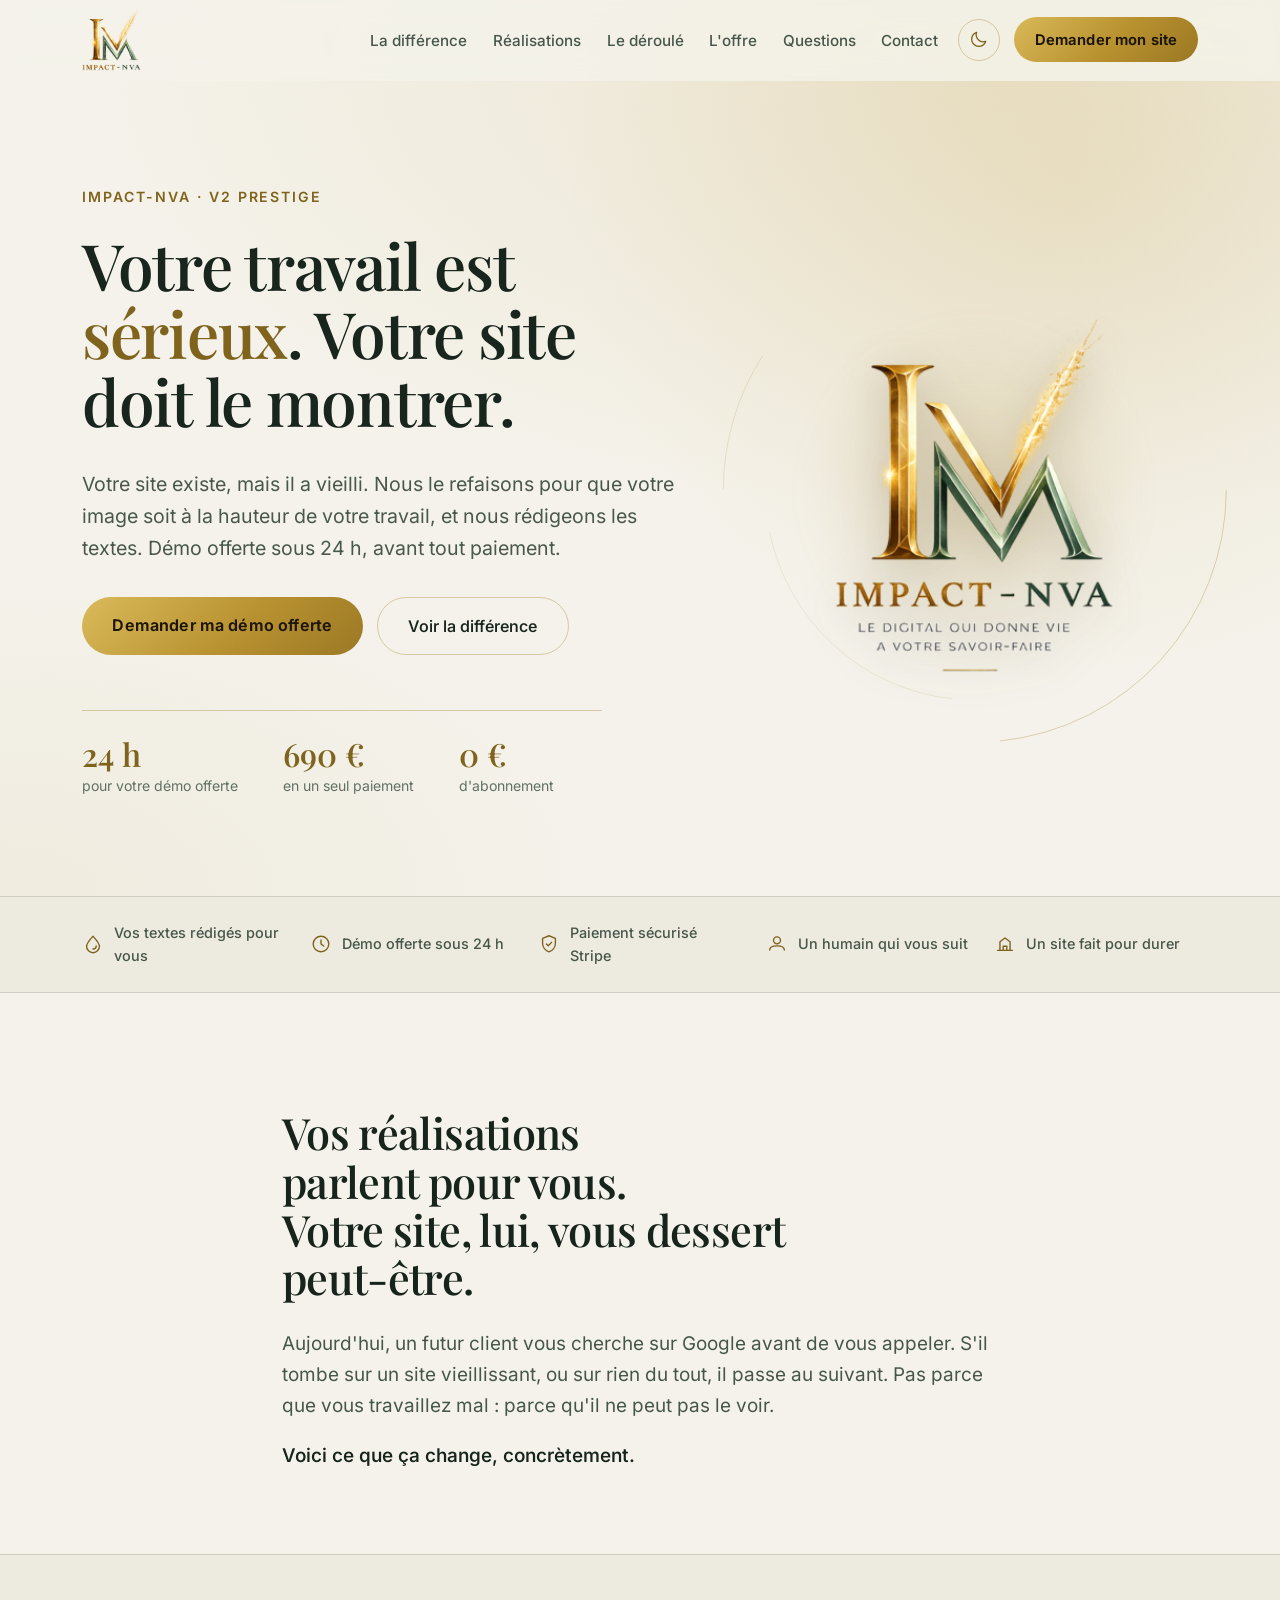
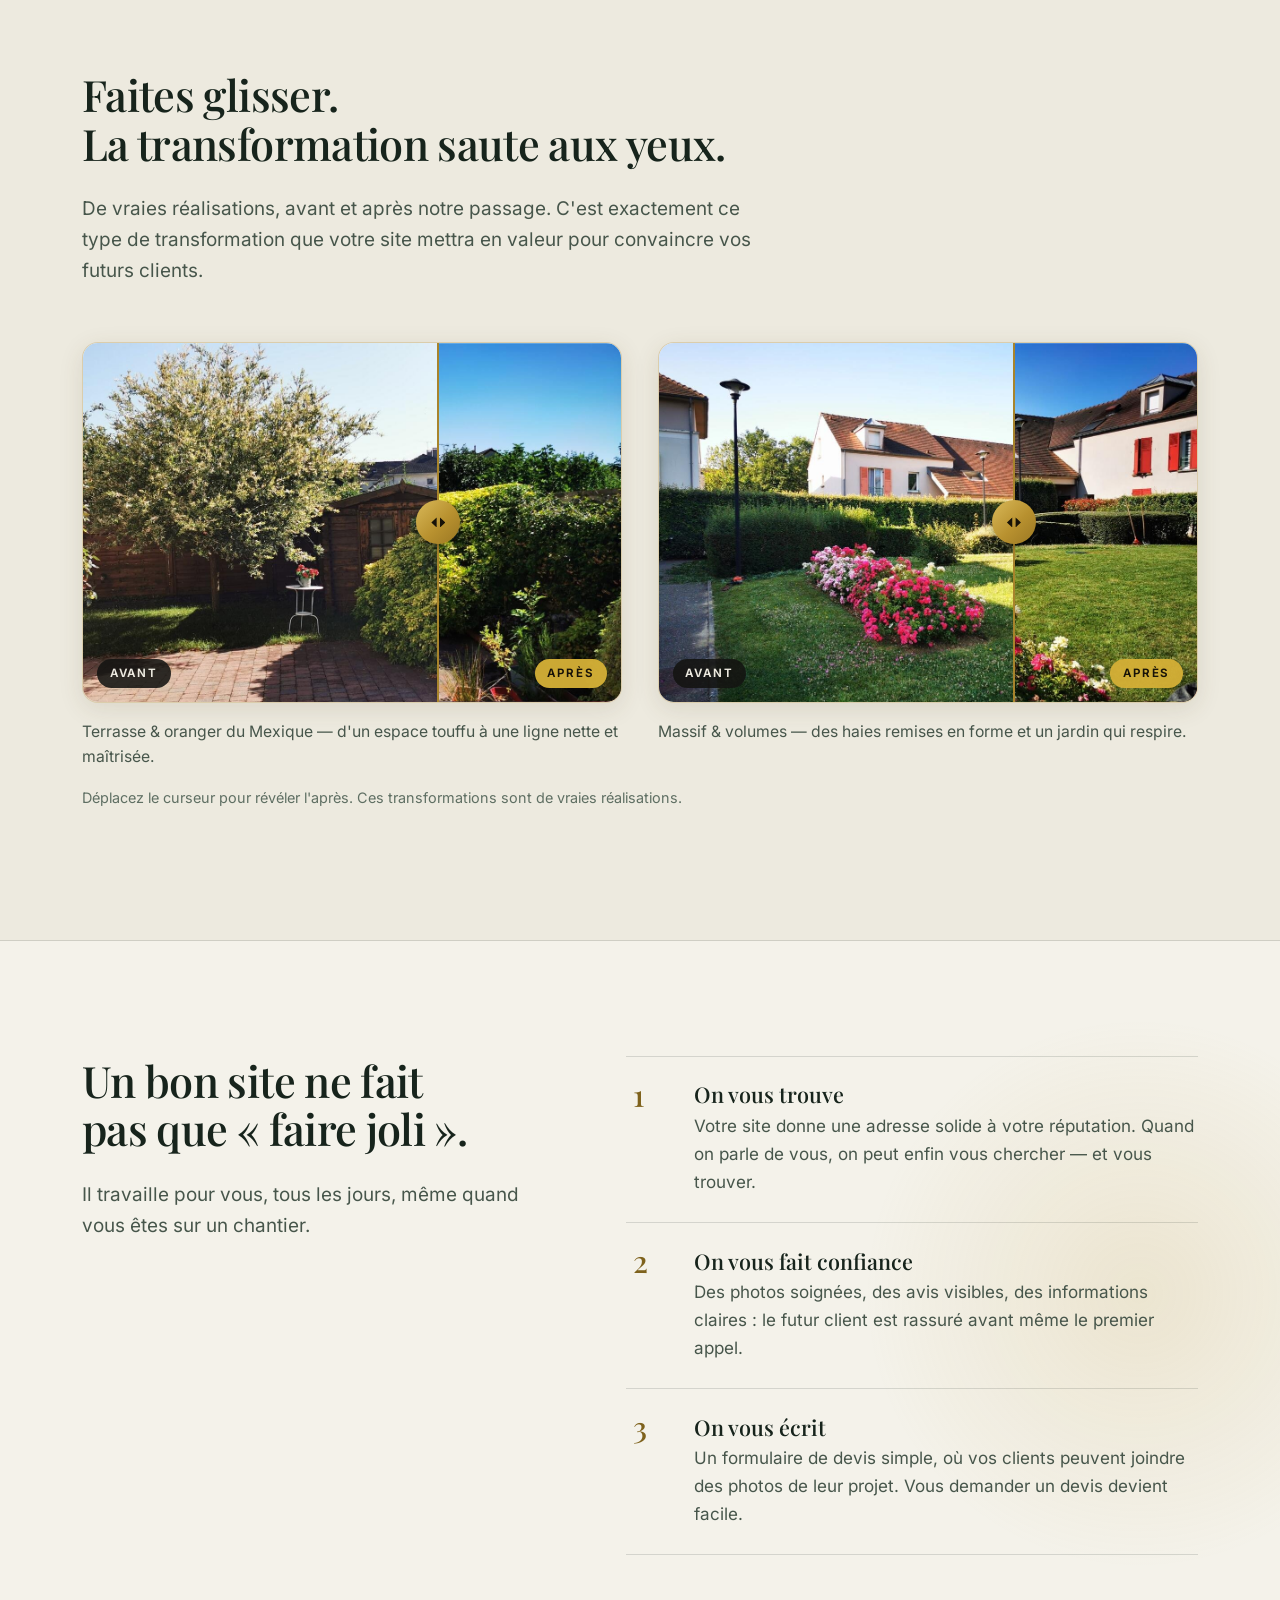
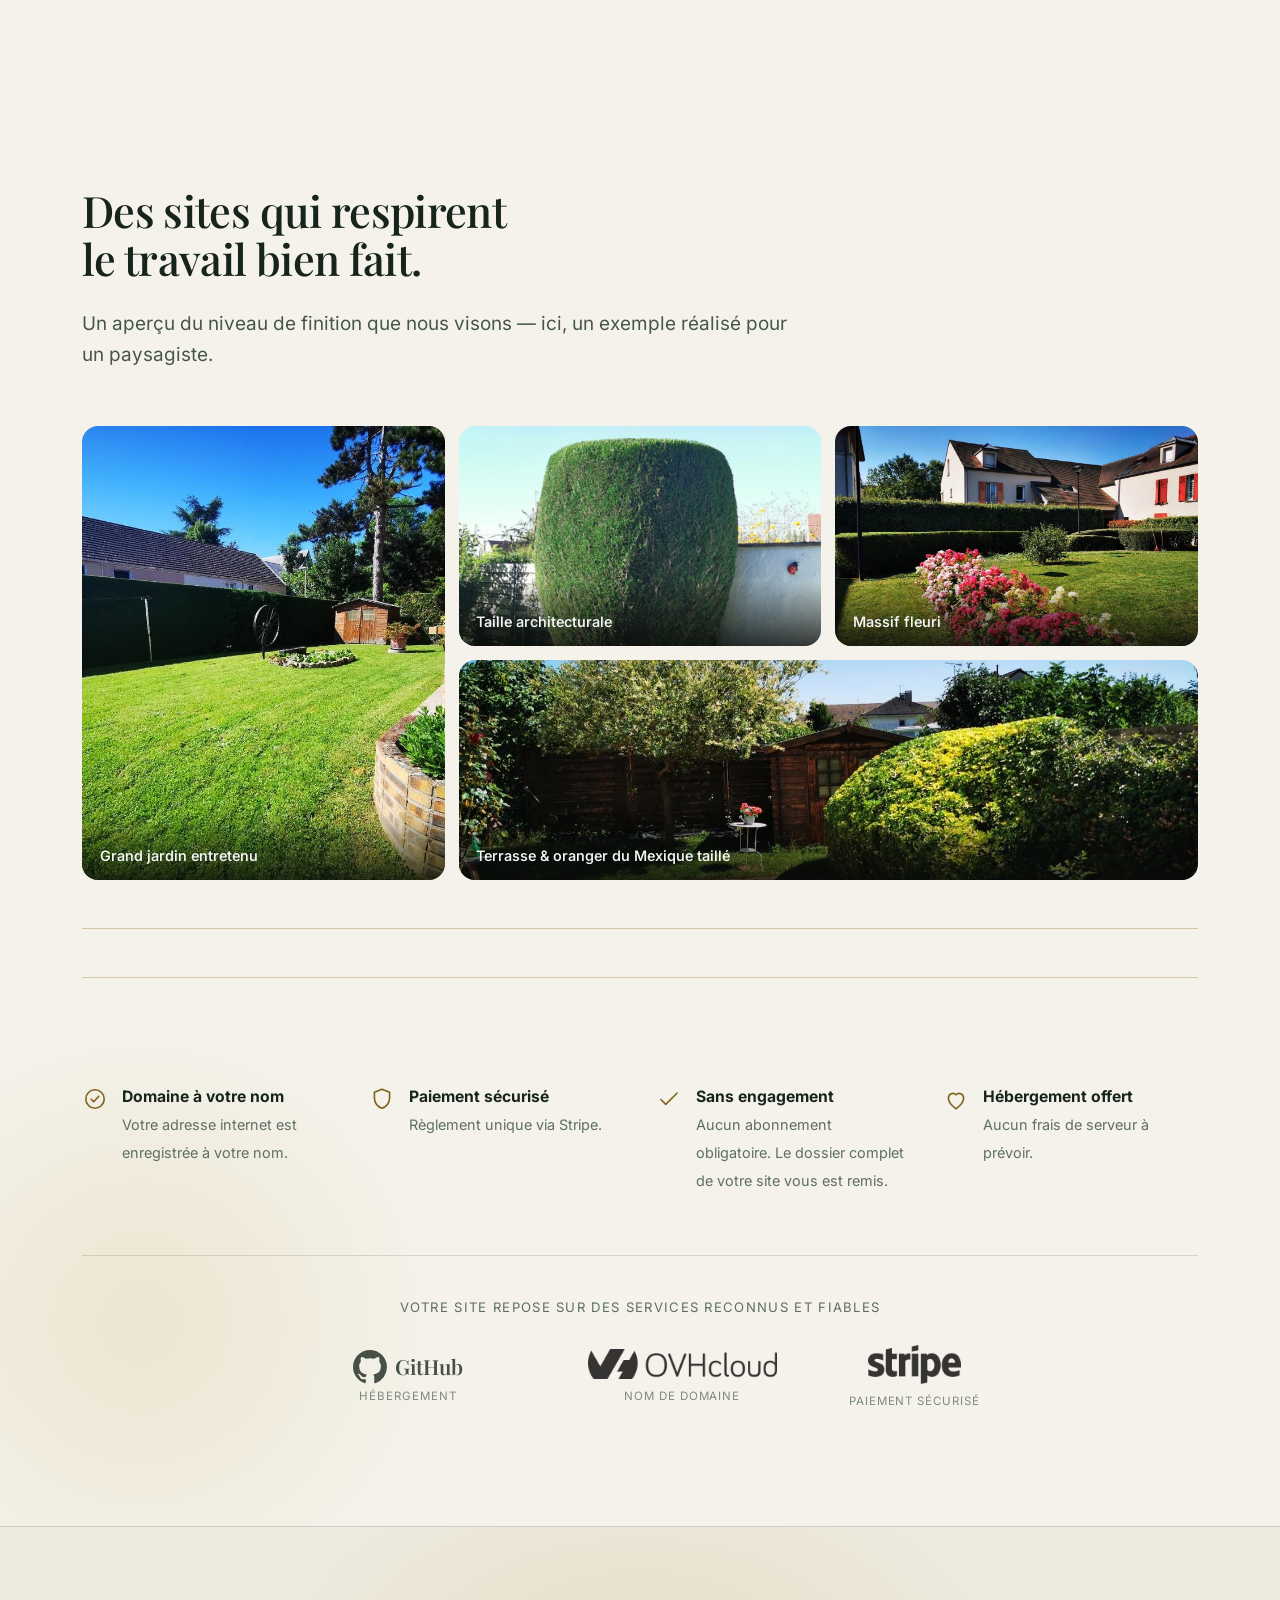
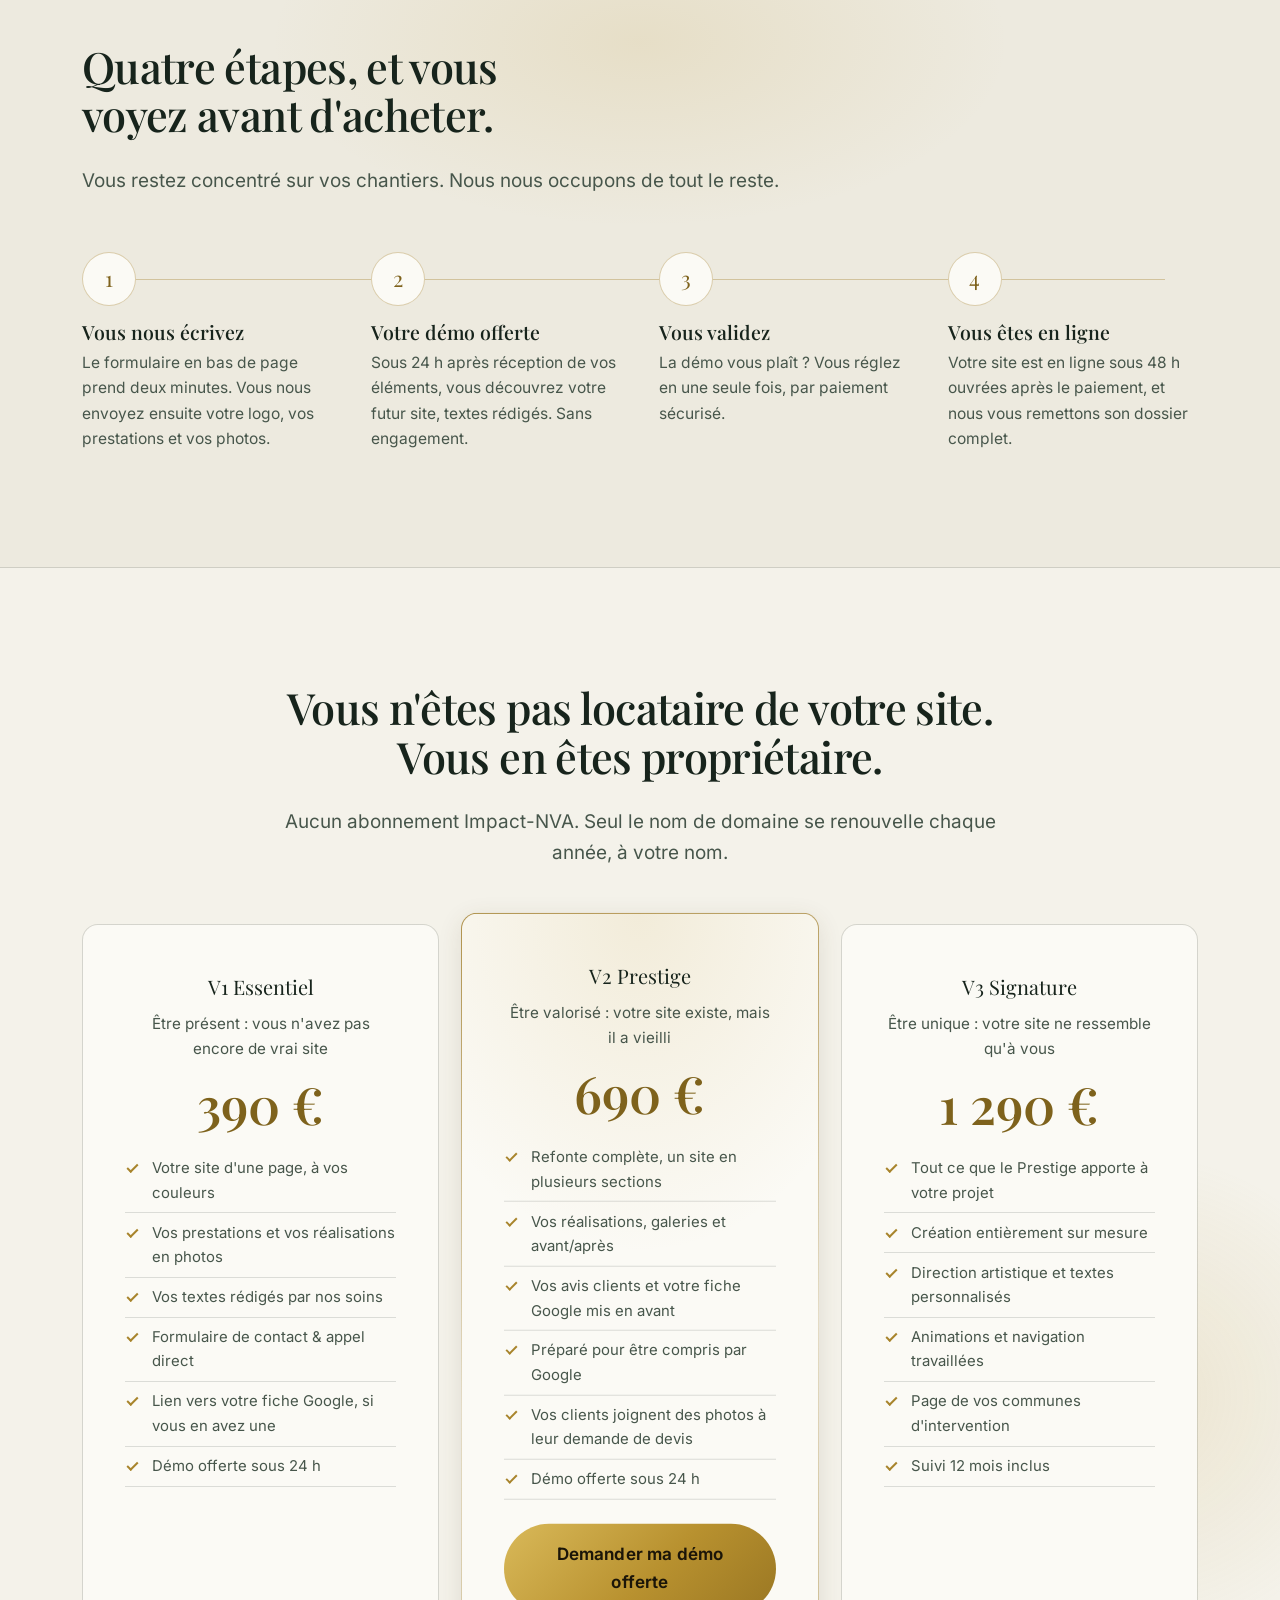
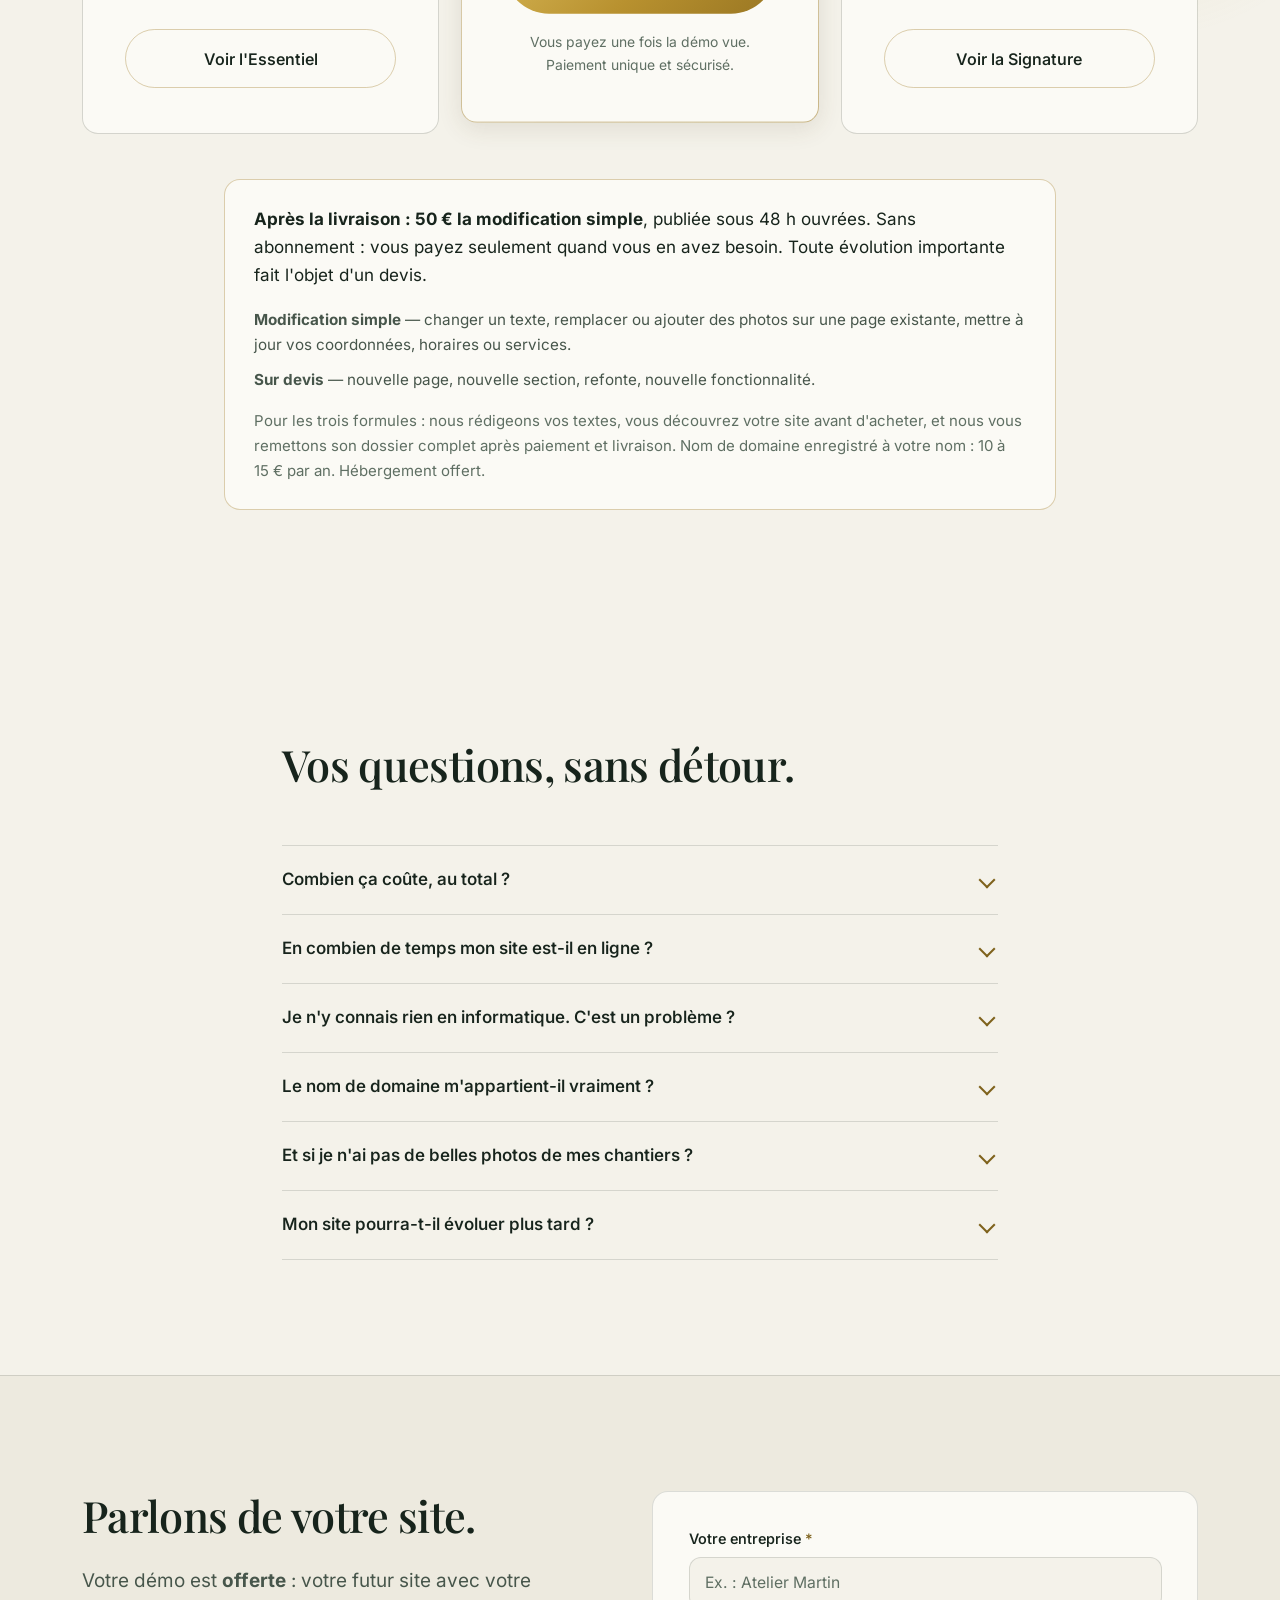
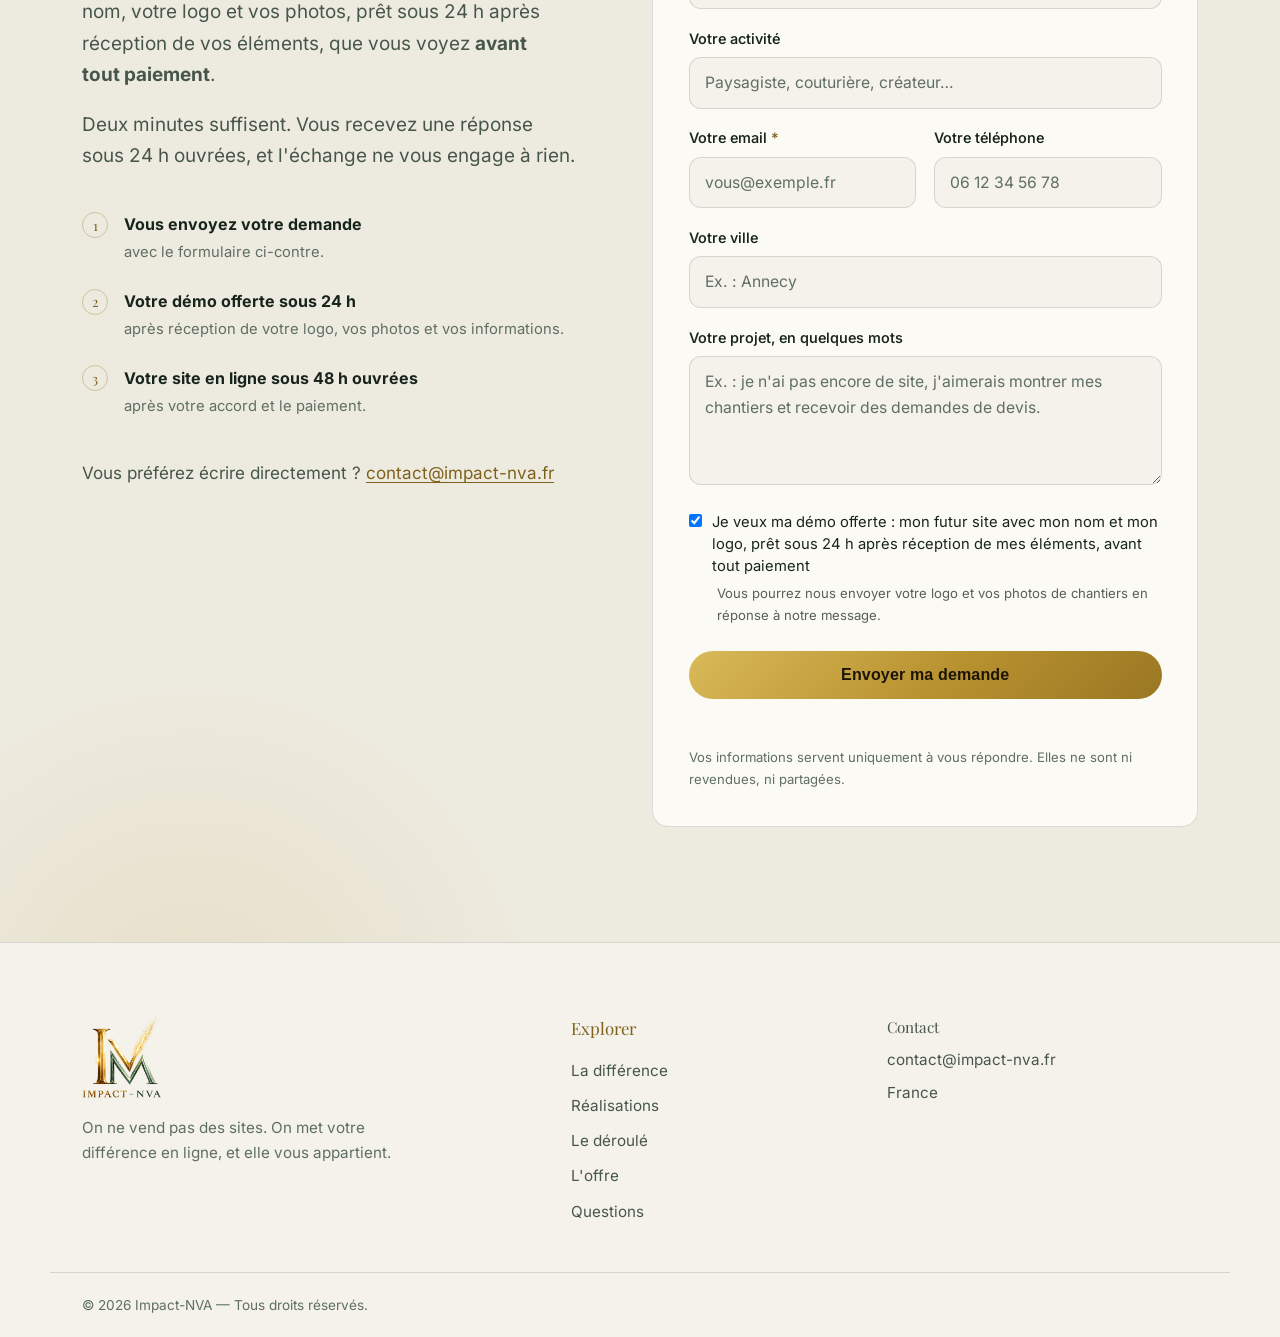
==== commit 95b8d9a6: "Prestige : plus de « sur-mesure », offre et délais alignés (démo 24 h avant paiement, dossier remis)" ====
--- a/index.html
+++ b/index.html
@@ -12,7 +12,7 @@
   </script>
   <meta name="viewport" content="width=device-width, initial-scale=1.0">
   <title>Impact-NVA Prestige — Votre travail est sérieux. Votre site doit le montrer.</title>
-  <meta name="description" content="Impact-NVA crée un site sur-mesure qui montre la qualité de votre travail, pour les indépendants et les créateurs. Votre site en ligne 48 h après réception de vos éléments. 690 €, en un seul paiement, sans abonnement — le site vous appartient.">
+  <meta name="description" content="Votre site a vieilli ? Impact-NVA le refait pour qu'il soit à la hauteur de votre travail. Textes rédigés pour vous, démo offerte sous 24 h. 690 €, en un seul paiement, sans abonnement — le site vous appartient.">
   <link rel="canonical" href="https://prestige.impact-nva.fr/">
   <meta name="theme-color" content="#0A0F0C">
 
@@ -20,17 +20,17 @@
   <meta property="og:site_name" content="Impact-NVA">
   <meta property="og:locale" content="fr_FR">
   <meta property="og:title" content="Impact-NVA Prestige — Votre travail est sérieux. Votre site doit le montrer.">
-  <meta property="og:description" content="Un site sur-mesure qui montre la qualité de votre travail. En ligne 48 h après réception de vos éléments, 690 € en un seul paiement.">
+  <meta property="og:description" content="Votre image doit être à la hauteur de votre travail. Démo offerte sous 24 h, 690 € en un seul paiement.">
   <meta property="og:url" content="https://prestige.impact-nva.fr/">
   <meta property="og:image" content="https://prestige.impact-nva.fr/og-prestige.jpg">
   <meta property="og:image:width" content="1200">
   <meta property="og:image:height" content="630">
-  <meta property="og:image:alt" content="Impact-NVA Prestige : « Votre travail est sérieux. Votre site doit le montrer. », 48 h, 690 €, 0 € d'abonnement, avec une terrasse avant et après">
+  <meta property="og:image:alt" content="Impact-NVA Prestige : « Votre travail est sérieux. Votre site doit le montrer. », démo offerte sous 24 h, 690 €, 0 € d'abonnement, avec une terrasse avant et après">
   <meta name="twitter:card" content="summary_large_image">
   <meta name="twitter:title" content="Impact-NVA Prestige — Votre travail est sérieux. Votre site doit le montrer.">
-  <meta name="twitter:description" content="Un site sur-mesure qui montre la qualité de votre travail. En ligne 48 h après réception de vos éléments, 690 € en un seul paiement.">
+  <meta name="twitter:description" content="Votre image doit être à la hauteur de votre travail. Démo offerte sous 24 h, 690 € en un seul paiement.">
   <meta name="twitter:image" content="https://prestige.impact-nva.fr/og-prestige.jpg">
-  <meta name="twitter:image:alt" content="Impact-NVA Prestige : « Votre travail est sérieux. Votre site doit le montrer. », 48 h, 690 €, 0 € d'abonnement, avec une terrasse avant et après">
+  <meta name="twitter:image:alt" content="Impact-NVA Prestige : « Votre travail est sérieux. Votre site doit le montrer. », démo offerte sous 24 h, 690 €, 0 € d'abonnement, avec une terrasse avant et après">
 
   <link rel="icon" type="image/png" sizes="192x192" href="assets/icons/icone-192.png">
   <link rel="icon" type="image/png" sizes="32x32" href="assets/icons/favicon-32.png">
@@ -55,12 +55,13 @@
   {
     "@context": "https://schema.org",
     "@type": "ProfessionalService",
+    "parentOrganization": { "@id": "https://impact-nva.fr/#organisation" },
     "name": "Impact-NVA",
     "url": "https://prestige.impact-nva.fr/",
     "logo": "https://prestige.impact-nva.fr/assets/images/logo-impact.png",
-    "description": "Création de sites internet sur-mesure pour les indépendants et les créateurs. Site en ligne 48 h après réception des éléments.",
+    "description": "Refonte de sites internet pour artisans et indépendants : textes rédigés, démo offerte sous 24 h, aucun abonnement.",
     "email": "contact@impact-nva.fr",
-    "areaServed": "FR",
+    "areaServed": { "@type": "AdministrativeArea", "name": "Seine-et-Marne" },
     "priceRange": "390€-1290€"
   }
   </script>
@@ -77,12 +78,12 @@
       {
         "@type": "Question",
         "name": "En combien de temps mon site est-il en ligne ?",
-        "acceptedAnswer": { "@type": "Answer", "text": "Votre site est en ligne 48 h après réception de vos éléments : vos photos, vos coordonnées et quelques informations sur votre activité. On s'occupe de tout le reste." }
+        "acceptedAnswer": { "@type": "Answer", "text": "Votre démo offerte est prête sous 24 h après réception de vos éléments : vos photos, vos coordonnées et quelques informations sur votre activité. Une fois la démo validée et payée, votre site est en ligne sous 48 h ouvrées." }
       },
       {
         "@type": "Question",
         "name": "Je n'y connais rien en informatique, c'est un problème ?",
-        "acceptedAnswer": { "@type": "Answer", "text": "Aucun. Vous n'avez rien à installer, rien à gérer, rien à apprendre. Vous nous envoyez vos photos et vos informations, on fait le reste, et votre site fonctionne tout seul." }
+        "acceptedAnswer": { "@type": "Answer", "text": "Aucun. Vous n'avez rien à installer, rien à gérer, rien à apprendre. Vous nous envoyez vos photos et vos informations, nous rédigeons les textes et faisons le reste." }
       },
       {
         "@type": "Question",
@@ -92,7 +93,7 @@
       {
         "@type": "Question",
         "name": "Et si je n'ai pas de belles photos de mes chantiers ?",
-        "acceptedAnswer": { "@type": "Answer", "text": "C'est fréquent, et ce n'est pas bloquant. On vous guide pour prendre quelques photos simples avec votre téléphone, et on les met en valeur dans le site. Des photos authentiques de vos chantiers convainquent plus que des images de banque d'images." }
+        "acceptedAnswer": { "@type": "Answer", "text": "C'est fréquent, et ce n'est pas bloquant. On vous guide pour prendre quelques photos simples avec votre téléphone. Des photos authentiques de vos chantiers convainquent plus que des images de banque d'images." }
       },
       {
         "@type": "Question",
@@ -144,13 +145,13 @@
       <div class="hero-copy">
         <p class="hero-kicker">Impact-NVA · V2 Prestige</p>
         <h1 class="hero-title">Votre travail est <span class="hero-accent">sérieux</span>. Votre site doit le montrer.</h1>
-        <p class="hero-subtitle">Nous créons des sites qui montrent la qualité de votre travail et donnent envie de vous appeler. En ligne 48&nbsp;h après réception de vos éléments.</p>
+        <p class="hero-subtitle">Votre site existe, mais il a vieilli. Nous le refaisons pour que votre image soit à la hauteur de votre travail, et nous rédigeons les textes. Démo offerte sous 24&nbsp;h, avant tout paiement.</p>
         <div class="hero-actions">
-          <a class="cta-button" href="#contact">Demander mon site</a>
+          <a class="cta-button" href="#contact">Demander ma démo offerte</a>
           <a class="ghost-button" href="#difference">Voir la différence</a>
         </div>
         <dl class="hero-marks" aria-label="Repères clés">
-          <div class="mark"><dt>48&nbsp;h</dt><dd>pour être en ligne</dd></div>
+          <div class="mark"><dt>24&nbsp;h</dt><dd>pour votre démo offerte</dd></div>
           <div class="mark"><dt>690&nbsp;€</dt><dd>en un seul paiement</dd></div>
           <div class="mark"><dt>0&nbsp;€</dt><dd>d'abonnement</dd></div>
         </dl>
@@ -172,11 +173,11 @@
       <ul class="trust-list">
         <li>
           <svg viewBox="0 0 24 24" fill="none" stroke="currentColor" stroke-width="1.5" stroke-linecap="round" stroke-linejoin="round" aria-hidden="true"><path d="M12 3.5c-4.5 5-7 7.6-7 11a7 7 0 0 0 14 0c0-3.4-2.5-6-7-11Z"/><path d="M12 17.5c2 0 3.5-1.5 3.5-3.5"/></svg>
-          <span>Sur-mesure pour votre métier</span>
+          <span>Vos textes rédigés pour vous</span>
         </li>
         <li>
           <svg viewBox="0 0 24 24" fill="none" stroke="currentColor" stroke-width="1.5" stroke-linecap="round" stroke-linejoin="round" aria-hidden="true"><circle cx="12" cy="12" r="8.5"/><path d="M12 7.5V12l3 2.2"/></svg>
-          <span>En ligne sous 48&nbsp;h</span>
+          <span>Démo offerte sous 24&nbsp;h</span>
         </li>
         <li>
           <svg viewBox="0 0 24 24" fill="none" stroke="currentColor" stroke-width="1.5" stroke-linecap="round" stroke-linejoin="round" aria-hidden="true"><path d="M12 3 5 5.8v5.4c0 4.3 3 8.1 7 9.3 4-1.2 7-5 7-9.3V5.8L12 3Z"/><path d="m9.2 12 2 2 3.6-3.8"/></svg>
@@ -269,7 +270,7 @@
           </li>
           <li>
             <h3>On vous écrit</h3>
-            <p>Un parcours simple mène naturellement à la demande de devis. Votre téléphone sonne pour de bonnes raisons.</p>
+            <p>Un formulaire de devis simple, où vos clients peuvent joindre des photos de leur projet. Vous demander un devis devient facile.</p>
           </li>
         </ol>
       </div>
@@ -313,7 +314,7 @@
       <ul class="guarantees">
         <li>
           <svg viewBox="0 0 24 24" fill="none" stroke="currentColor" stroke-width="1.5" stroke-linecap="round" stroke-linejoin="round" aria-hidden="true"><circle cx="12" cy="12" r="8.5"/><path d="m8.5 12.2 2.3 2.3 4.7-5"/></svg>
-          <div><strong>Domaine à votre nom</strong><span>Votre adresse vous appartient, chez OVH.</span></div>
+          <div><strong>Domaine à votre nom</strong><span>Votre adresse internet est enregistrée à votre nom.</span></div>
         </li>
         <li>
           <svg viewBox="0 0 24 24" fill="none" stroke="currentColor" stroke-width="1.5" stroke-linecap="round" stroke-linejoin="round" aria-hidden="true"><path d="M12 3 5 5.8v5.4c0 4.3 3 8.1 7 9.3 4-1.2 7-5 7-9.3V5.8L12 3Z"/></svg>
@@ -321,7 +322,7 @@
         </li>
         <li>
           <svg viewBox="0 0 24 24" fill="none" stroke="currentColor" stroke-width="1.5" stroke-linecap="round" stroke-linejoin="round" aria-hidden="true"><path d="M4.5 12.5 9 17l10.5-10.5"/></svg>
-          <div><strong>Sans engagement</strong><span>Aucun abonnement Impact-NVA, pas de piège.</span></div>
+          <div><strong>Sans engagement</strong><span>Aucun abonnement obligatoire. Le dossier complet de votre site vous est remis.</span></div>
         </li>
         <li>
           <svg viewBox="0 0 24 24" fill="none" stroke="currentColor" stroke-width="1.5" stroke-linecap="round" stroke-linejoin="round" aria-hidden="true"><path d="M12 21s-7-4.6-7-10a4.1 4.1 0 0 1 7-2.9A4.1 4.1 0 0 1 19 11c0 5.4-7 10-7 10Z"/></svg>
@@ -354,29 +355,29 @@
   <section class="section section-process" id="deroule">
     <div class="container reveal">
       <div class="section-head">
-        <h2 class="section-title">Quatre étapes, zéro jargon.</h2>
+        <h2 class="section-title">Quatre étapes, et vous voyez avant d'acheter.</h2>
         <p class="section-lead">Vous restez concentré sur vos chantiers. Nous nous occupons de tout le reste.</p>
       </div>
       <ol class="process">
         <li class="step">
           <span class="step-num" aria-hidden="true">1</span>
           <h3>Vous nous écrivez</h3>
-          <p>Le formulaire en bas de page prend deux minutes. Vous recevez une réponse sous 24&nbsp;h ouvrées.</p>
+          <p>Le formulaire en bas de page prend deux minutes. Vous nous envoyez ensuite votre logo, vos prestations et vos photos.</p>
         </li>
         <li class="step">
           <span class="step-num" aria-hidden="true">2</span>
-          <h3>On échange</h3>
-          <p>Par téléphone ou par écrit&nbsp;: votre métier, vos clients, ce que vous voulez montrer. Sans engagement.</p>
+          <h3>Votre démo offerte</h3>
+          <p>Sous 24&nbsp;h après réception de vos éléments, vous découvrez votre futur site, textes rédigés. Sans engagement.</p>
         </li>
         <li class="step">
           <span class="step-num" aria-hidden="true">3</span>
-          <h3>On crée votre site</h3>
-          <p>Textes, mise en page, couleurs, photos&nbsp;: nous façonnons un site à l'image de votre travail.</p>
+          <h3>Vous validez</h3>
+          <p>La démo vous plaît&nbsp;? Vous réglez en une seule fois, par paiement sécurisé.</p>
         </li>
         <li class="step">
           <span class="step-num" aria-hidden="true">4</span>
           <h3>Vous êtes en ligne</h3>
-          <p>48&nbsp;h après réception de vos éléments, votre site est en ligne et travaille pour vous.</p>
+          <p>Votre site est en ligne sous 48&nbsp;h ouvrées après le paiement, et nous vous remettons son dossier complet.</p>
         </li>
       </ol>
     </div>
@@ -392,43 +393,44 @@
       <div class="offer-trio">
         <article class="offer-card offer-card-alt" aria-label="Offre V1 Essentiel">
           <p class="offer-name">V1&nbsp;Essentiel</p>
-          <p class="offer-for">Vous n'avez pas encore de site</p>
+          <p class="offer-for">Être présent&nbsp;: vous n'avez pas encore de vrai site</p>
           <p class="offer-price"><span class="price-now">390&nbsp;€</span></p>
           <ul class="offer-terms-list">
-            <li>Site vitrine professionnel</li>
+            <li>Votre site d'une page, à vos couleurs</li>
+            <li>Vos prestations et vos réalisations en photos</li>
+            <li>Vos textes rédigés par nos soins</li>
             <li>Formulaire de contact &amp; appel direct</li>
-            <li>Votre fiche Google Maps reliée au site</li>
-            <li>Pensé pour le téléphone</li>
-            <li>En ligne sous 48&nbsp;h</li>
+            <li>Lien vers votre fiche Google, si vous en avez une</li>
+            <li>Démo offerte sous 24&nbsp;h</li>
           </ul>
           <a class="ghost-button" href="https://essentiel.impact-nva.fr" target="_blank" rel="noopener">Voir l'Essentiel</a>
         </article>
         <article class="offer-card" aria-label="Offre V2 Prestige">
           <p class="offer-name">V2&nbsp;Prestige</p>
-          <p class="offer-for">Votre site existe, mais il a vieilli</p>
+          <p class="offer-for">Être valorisé&nbsp;: votre site existe, mais il a vieilli</p>
           <p class="offer-price"><span class="price-now">690&nbsp;€</span></p>
           <ul class="offer-terms-list">
-            <li>Site complet à l'image de votre métier</li>
-            <li>Vos réalisations mises en valeur, avant/après</li>
-            <li>Google Maps et avis Google intégrables</li>
-            <li>Référencement Google de base</li>
-            <li>Formulaire de demande avec photos</li>
-            <li>En ligne sous 48&nbsp;h</li>
+            <li>Refonte complète, un site en plusieurs sections</li>
+            <li>Vos réalisations, galeries et avant/après</li>
+            <li>Vos avis clients et votre fiche Google mis en avant</li>
+            <li>Préparé pour être compris par Google</li>
+            <li>Vos clients joignent des photos à leur demande de devis</li>
+            <li>Démo offerte sous 24&nbsp;h</li>
           </ul>
-          <a class="cta-button" href="#contact">Demander mon site</a>
-          <p class="offer-reassure">Paiement unique, sécurisé par Stripe.</p>
+          <a class="cta-button" href="#contact">Demander ma démo offerte</a>
+          <p class="offer-reassure">Vous payez une fois la démo vue. Paiement unique et sécurisé.</p>
         </article>
         <article class="offer-card offer-card-alt" aria-label="Offre V3 Signature">
           <p class="offer-name">V3&nbsp;Signature</p>
-          <p class="offer-for">Votre nom devient une marque</p>
+          <p class="offer-for">Être unique&nbsp;: votre site ne ressemble qu'à vous</p>
           <p class="offer-price"><span class="price-now">1&nbsp;290&nbsp;€</span></p>
           <ul class="offer-terms-list">
-            <li>Tout le Prestige</li>
-            <li>Design sur-mesure</li>
-            <li>Textes rédigés pour vous</li>
-            <li>Page « Où j'interviens » avec vos communes</li>
+            <li>Tout ce que le Prestige apporte à votre projet</li>
+            <li>Création entièrement sur mesure</li>
+            <li>Direction artistique et textes personnalisés</li>
+            <li>Animations et navigation travaillées</li>
+            <li>Page de vos communes d'intervention</li>
             <li>Suivi 12 mois inclus</li>
-            <li>Fichiers du site remis</li>
           </ul>
           <a class="ghost-button" href="https://impact-nva.fr/#offres" target="_blank" rel="noopener">Voir la Signature</a>
         </article>
@@ -439,7 +441,7 @@
           <li><strong>Modification simple</strong> — changer un texte, remplacer ou ajouter des photos sur une page existante, mettre à jour vos coordonnées, horaires ou services.</li>
           <li><strong>Sur devis</strong> — nouvelle page, nouvelle section, refonte, nouvelle fonctionnalité.</li>
         </ul>
-        <p class="offer-note">Nom de domaine OVH enregistré à votre nom&nbsp;: 10 à 15&nbsp;€ par an. Hébergement offert.</p>
+        <p class="offer-note">Pour les trois formules&nbsp;: nous rédigeons vos textes, vous découvrez votre site avant d'acheter, et nous vous remettons son dossier complet après paiement et livraison. Nom de domaine enregistré à votre nom&nbsp;: 10 à 15&nbsp;€ par an. Hébergement offert.</p>
       </div>
     </div>
   </section>
@@ -457,7 +459,7 @@
         </details>
         <details class="faq-item">
           <summary>En combien de temps mon site est-il en ligne&nbsp;?</summary>
-          <div class="faq-body"><p>48&nbsp;h après réception de vos éléments&nbsp;: vos photos, vos coordonnées et quelques informations sur votre activité. C'est la seule chose qu'on vous demande — le reste, on s'en occupe.</p></div>
+          <div class="faq-body"><p>Votre démo offerte est prête sous 24&nbsp;h après réception de vos éléments&nbsp;: vos photos, vos coordonnées et quelques informations sur votre activité. Une fois la démo validée et payée, votre site est en ligne sous 48&nbsp;h ouvrées. Les textes, c'est nous qui les rédigeons.</p></div>
         </details>
         <details class="faq-item">
           <summary>Je n'y connais rien en informatique. C'est un problème&nbsp;?</summary>
@@ -469,7 +471,7 @@
         </details>
         <details class="faq-item">
           <summary>Et si je n'ai pas de belles photos de mes chantiers&nbsp;?</summary>
-          <div class="faq-body"><p>C'est le cas de la plupart de nos clients, et ce n'est pas bloquant. On vous guide pour prendre quelques photos simples avec votre téléphone, et on les met en valeur. De vraies photos de vos chantiers convainquent bien plus que des images génériques.</p></div>
+          <div class="faq-body"><p>C'est le cas de la plupart de nos clients, et ce n'est pas bloquant. On vous guide pour prendre quelques photos simples avec votre téléphone. De vraies photos de vos chantiers convainquent bien plus que des images génériques.</p></div>
         </details>
         <details class="faq-item">
           <summary>Mon site pourra-t-il évoluer plus tard&nbsp;?</summary>
@@ -485,12 +487,12 @@
       <div class="contact-grid">
         <div class="contact-intro">
           <h2 class="section-title">Parlons de votre site.</h2>
-          <p class="section-lead">Votre démo est <strong>offerte</strong>&nbsp;: votre futur site avec votre nom et votre logo, prêt sous 48&nbsp;h ouvrées, que vous voyez <strong>avant tout paiement</strong>.</p>
+          <p class="section-lead">Votre démo est <strong>offerte</strong>&nbsp;: votre futur site avec votre nom, votre logo et vos photos, prêt sous 24&nbsp;h après réception de vos éléments, que vous voyez <strong>avant tout paiement</strong>.</p>
           <p class="section-lead">Deux minutes suffisent. Vous recevez une réponse sous 24&nbsp;h ouvrées, et l'échange ne vous engage à rien.</p>
           <ol class="contact-steps">
             <li><strong>Vous envoyez votre demande</strong><span>avec le formulaire ci-contre.</span></li>
-            <li><strong>On vous répond sous 24&nbsp;h ouvrées</strong><span>pour échanger sur votre métier et vos besoins.</span></li>
-            <li><strong>Votre site est en ligne sous 48&nbsp;h</strong><span>après réception de vos éléments.</span></li>
+            <li><strong>Votre démo offerte sous 24&nbsp;h</strong><span>après réception de votre logo, vos photos et vos informations.</span></li>
+            <li><strong>Votre site en ligne sous 48&nbsp;h ouvrées</strong><span>après votre accord et le paiement.</span></li>
           </ol>
           <p class="contact-alt">Vous préférez écrire directement&nbsp;? <a href="mailto:contact@impact-nva.fr" data-email-link data-email>contact@impact-nva.fr</a></p>
         </div>
@@ -523,8 +525,8 @@
             <label for="f-message">Votre projet, en quelques mots</label>
             <textarea id="f-message" name="message" rows="4" placeholder="Ex. : je n'ai pas encore de site, j'aimerais montrer mes chantiers et recevoir des demandes de devis."></textarea>
           </div>
-          <label class="case-demo"><input type="checkbox" name="demo" value="oui" checked><span>Je veux ma démo offerte&nbsp;: mon futur site avec mon nom et mon logo, prêt sous 48&nbsp;h ouvrées, avant tout paiement</span></label><p class="case-demo-note">Vous pourrez nous envoyer votre logo et vos photos de chantiers en réponse à notre message.</p>
-          <button class="cta-button form-submit" type="submit">Envoyer ma demande</button>
+          <label class="case-demo"><input type="checkbox" name="demo" value="oui" checked><span>Je veux ma démo offerte&nbsp;: mon futur site avec mon nom et mon logo, prêt sous 24&nbsp;h après réception de mes éléments, avant tout paiement</span></label><p class="case-demo-note">Vous pourrez nous envoyer votre logo et vos photos de chantiers en réponse à notre message.</p>
+          <!-- Turnstile : cle de SITE, publique par nature, elle doit etre lisible ici. La cle SECRETE ne vit que dans le credential n8n "Impact-NVA - Turnstile secret". refresh-expired/timeout : Turnstile refabrique le jeton tout seul, un jeton ne vaut que 300 s. --><div class="cf-turnstile" id="verif" data-sitekey="0x4AAAAAAF8Fa2WBlUY8qKIa" data-theme="auto" data-refresh-expired="auto" data-refresh-timeout="auto"></div><button class="cta-button form-submit" type="submit">Envoyer ma demande</button>
           <p class="form-status" role="status" aria-live="polite"></p>
           <p class="form-privacy">Vos informations servent uniquement à vous répondre. Elles ne sont ni revendues, ni partagées.</p>
         </form>
@@ -563,6 +565,6 @@
 
 <script src="config.js" defer></script>
 <script src="js/config-apply.js" defer></script>
-<script src="assets/js/main.js?v=6" defer></script>
+<!-- Turnstile : verification anti-robot. Le script doit venir de cette URL exacte (doc Cloudflare). --><script src="https://challenges.cloudflare.com/turnstile/v0/api.js" async defer></script><script src="assets/js/main.js?v=7" defer></script>
 </body>
 </html>
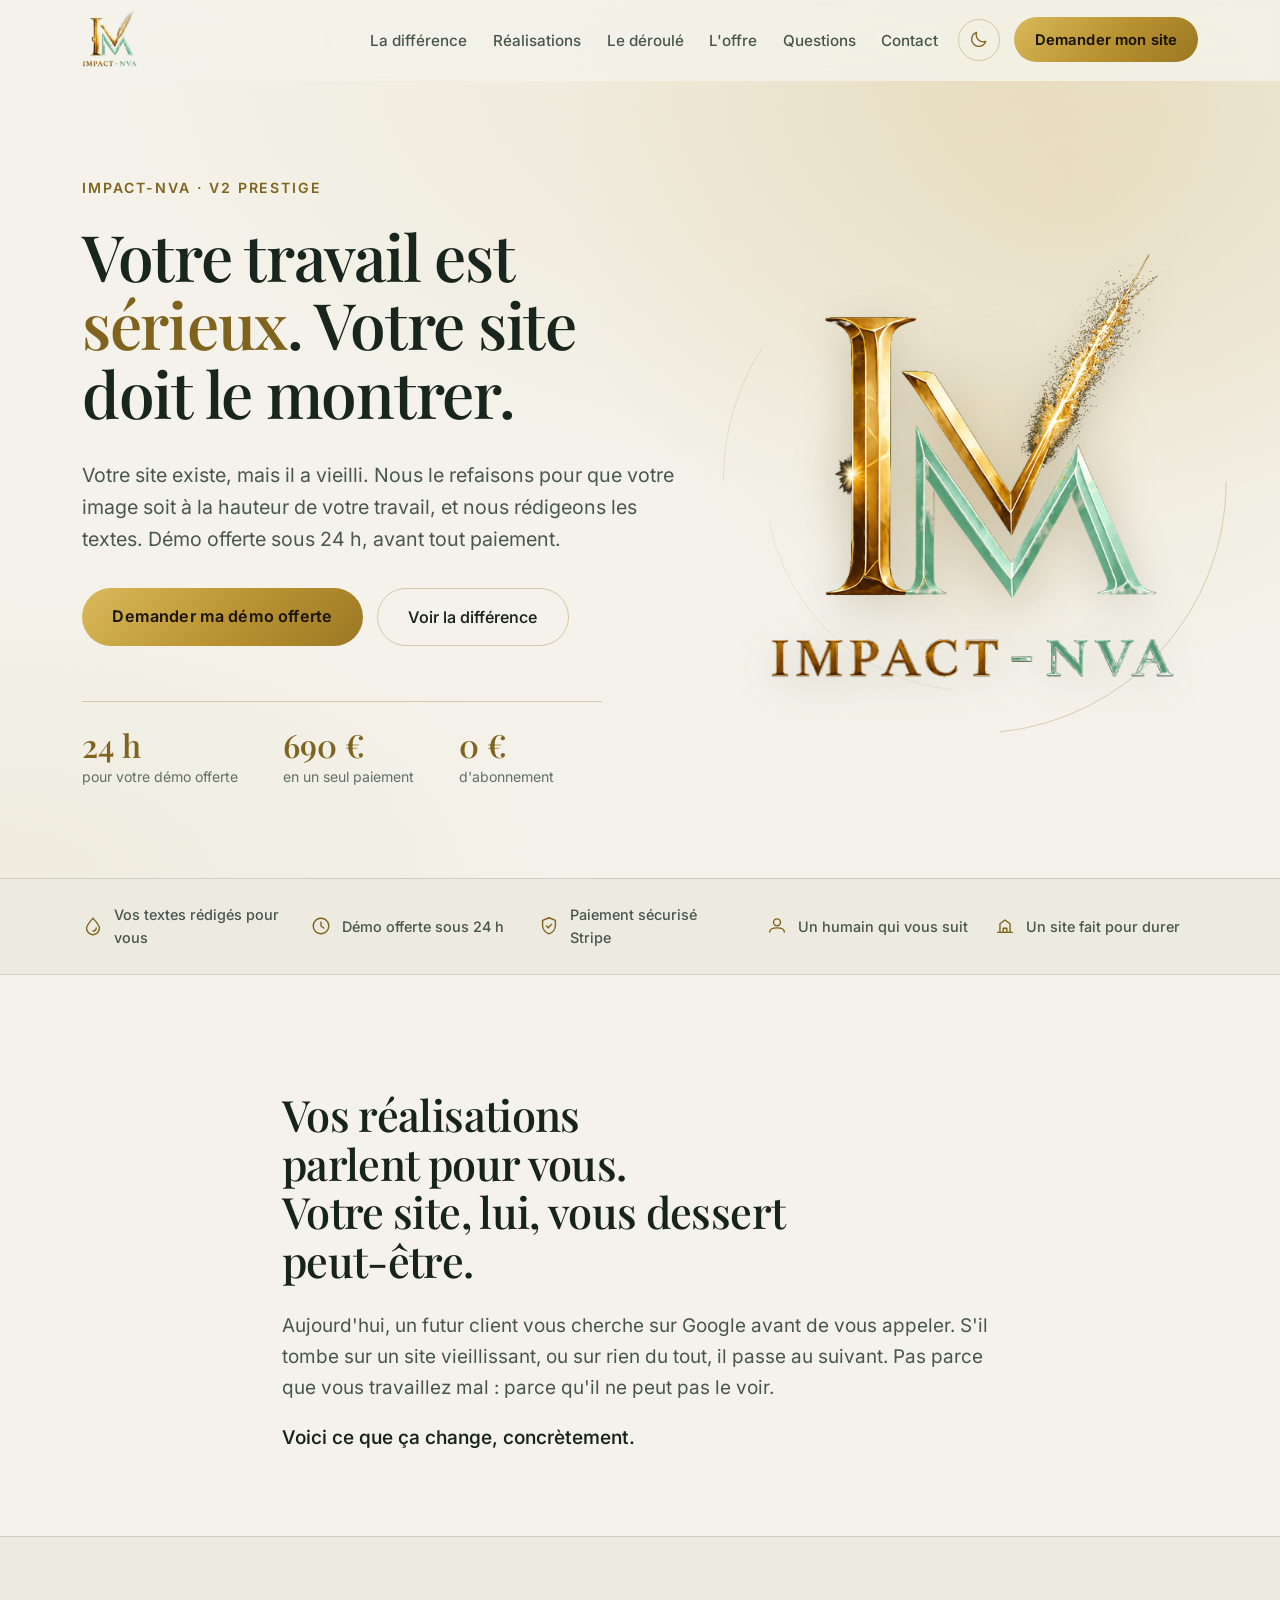
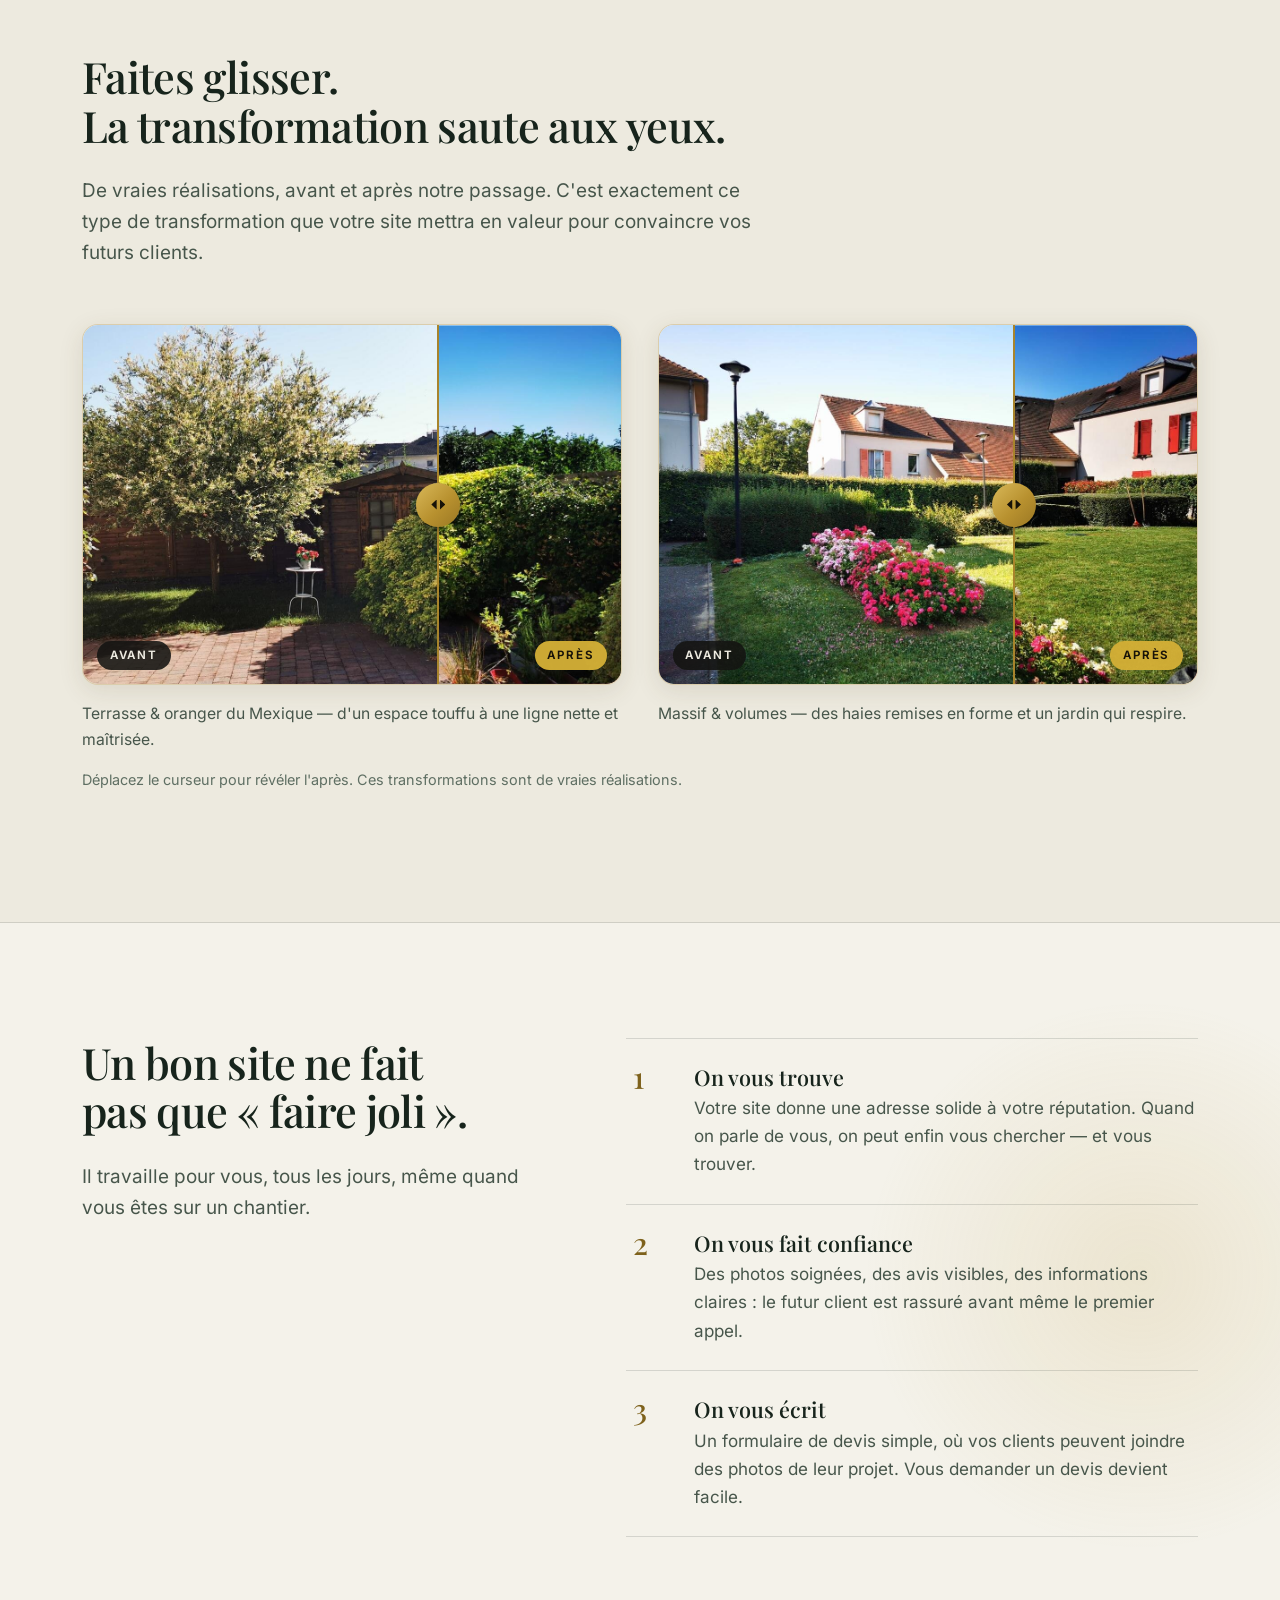
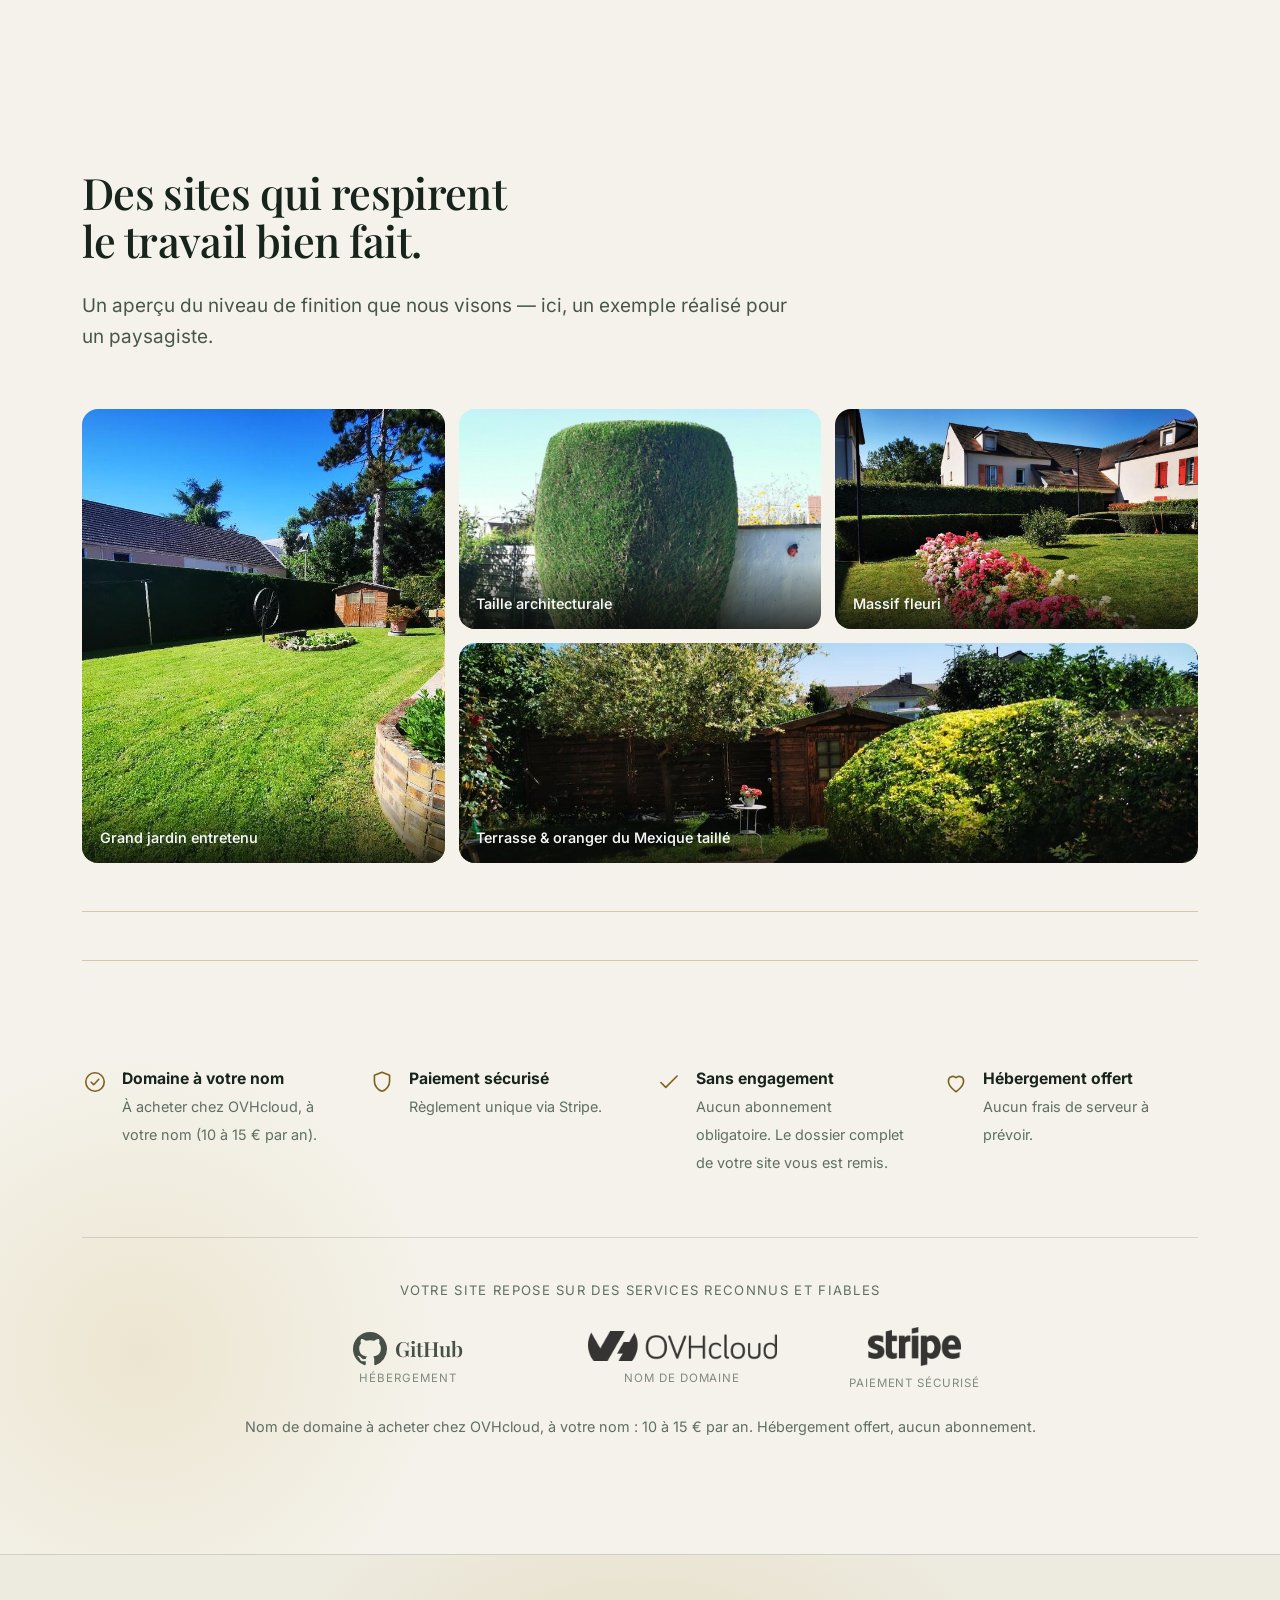
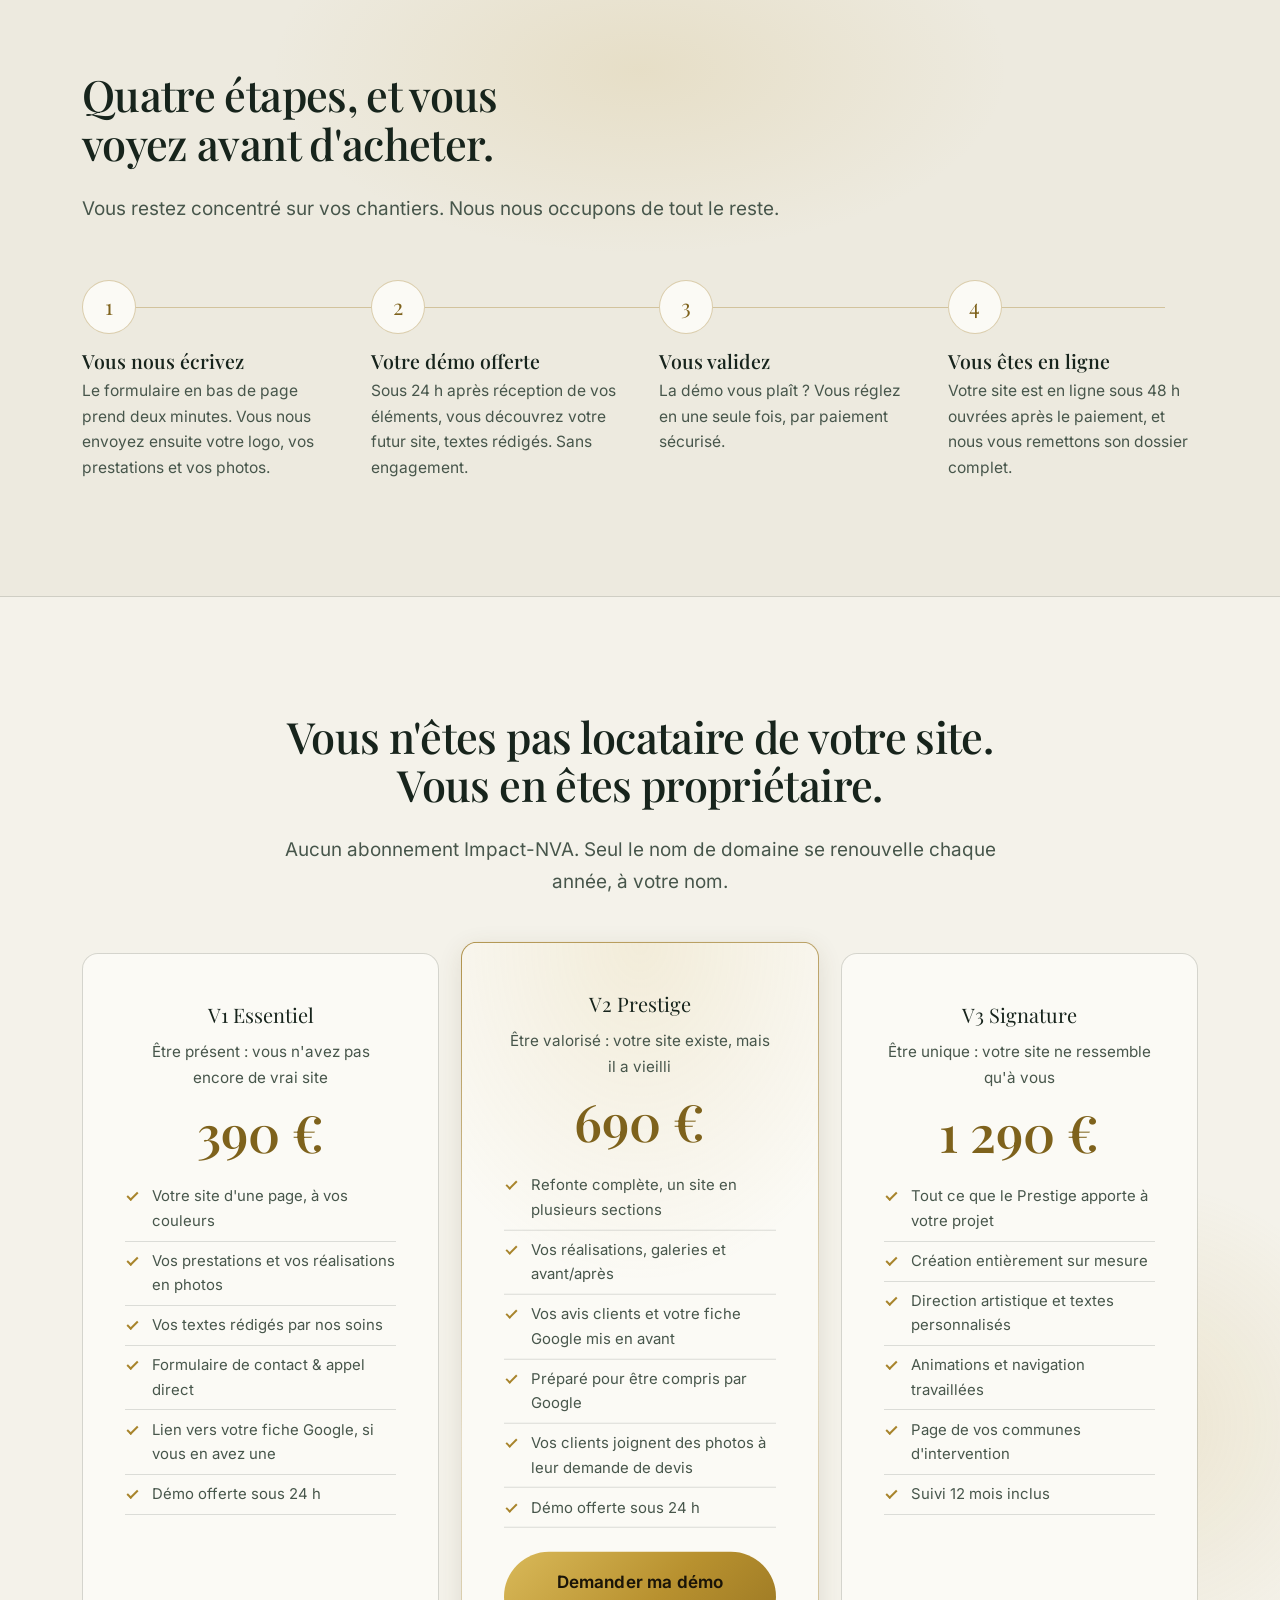
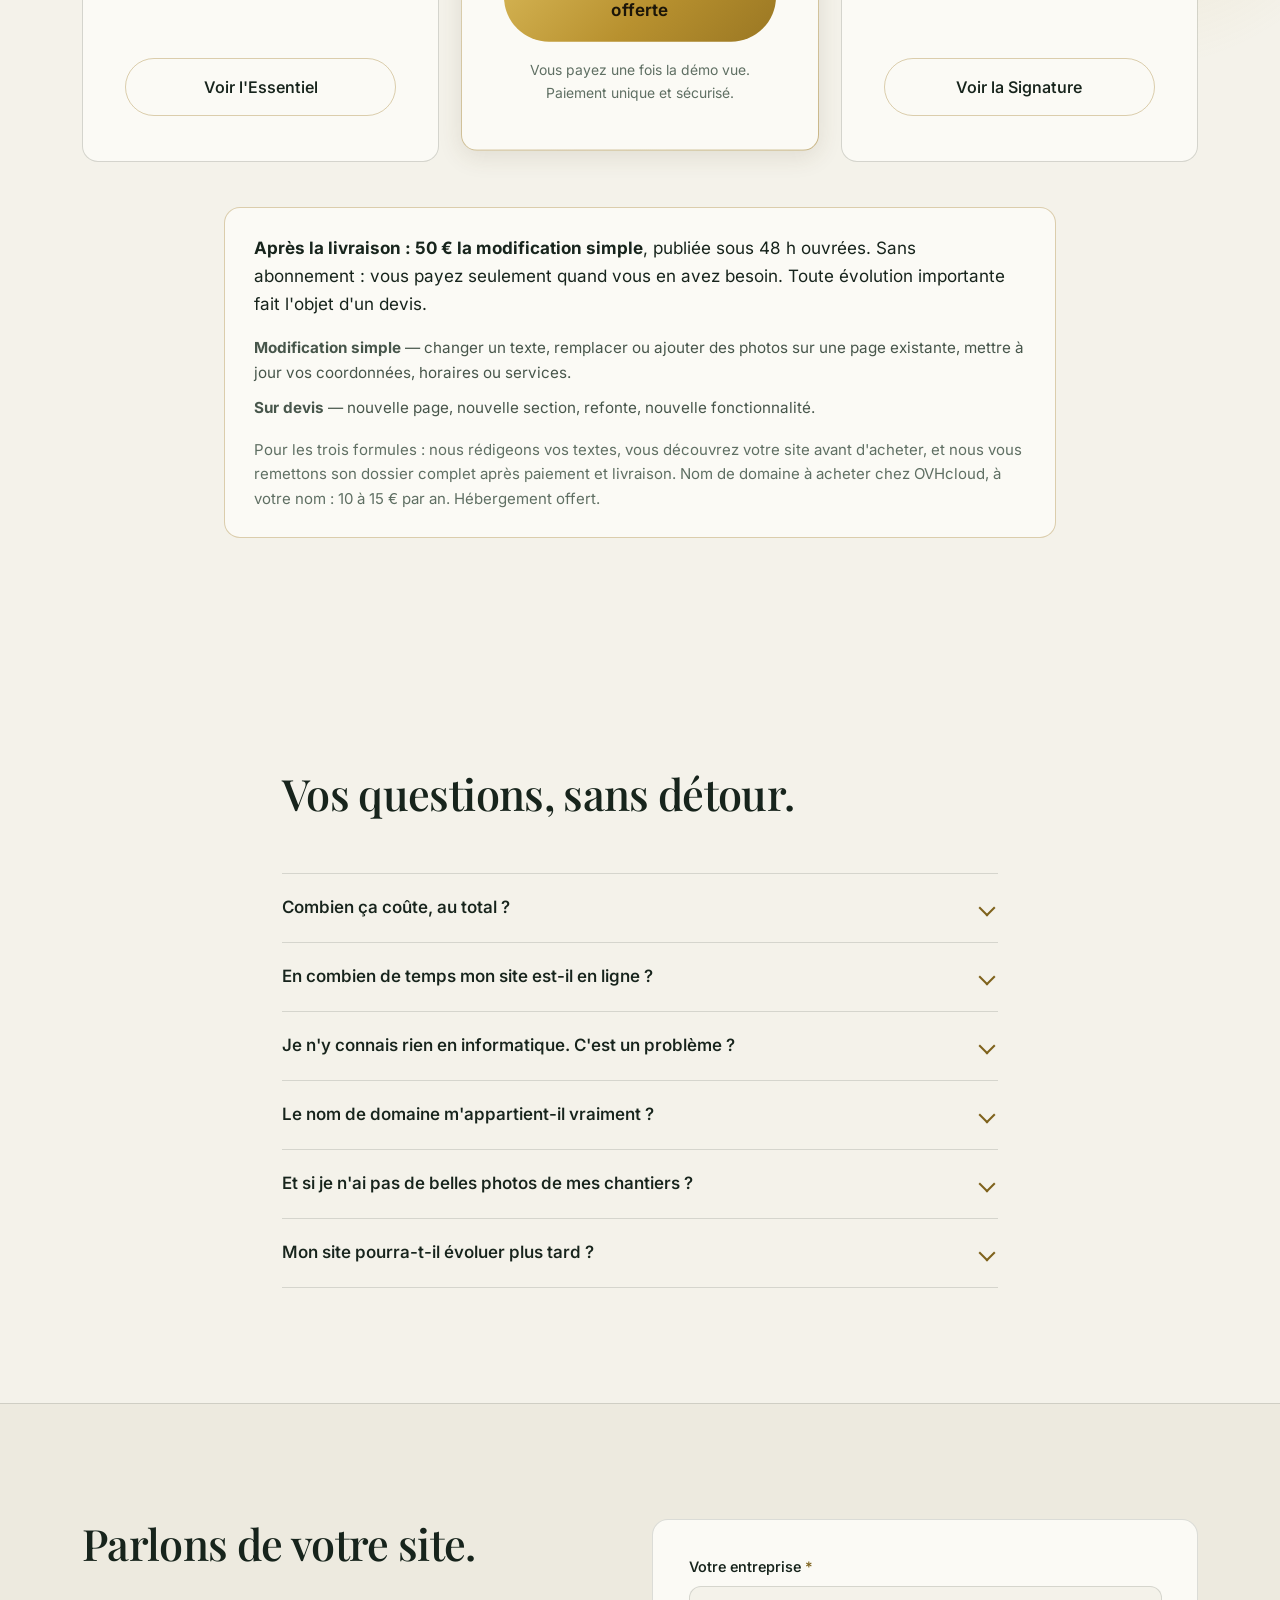
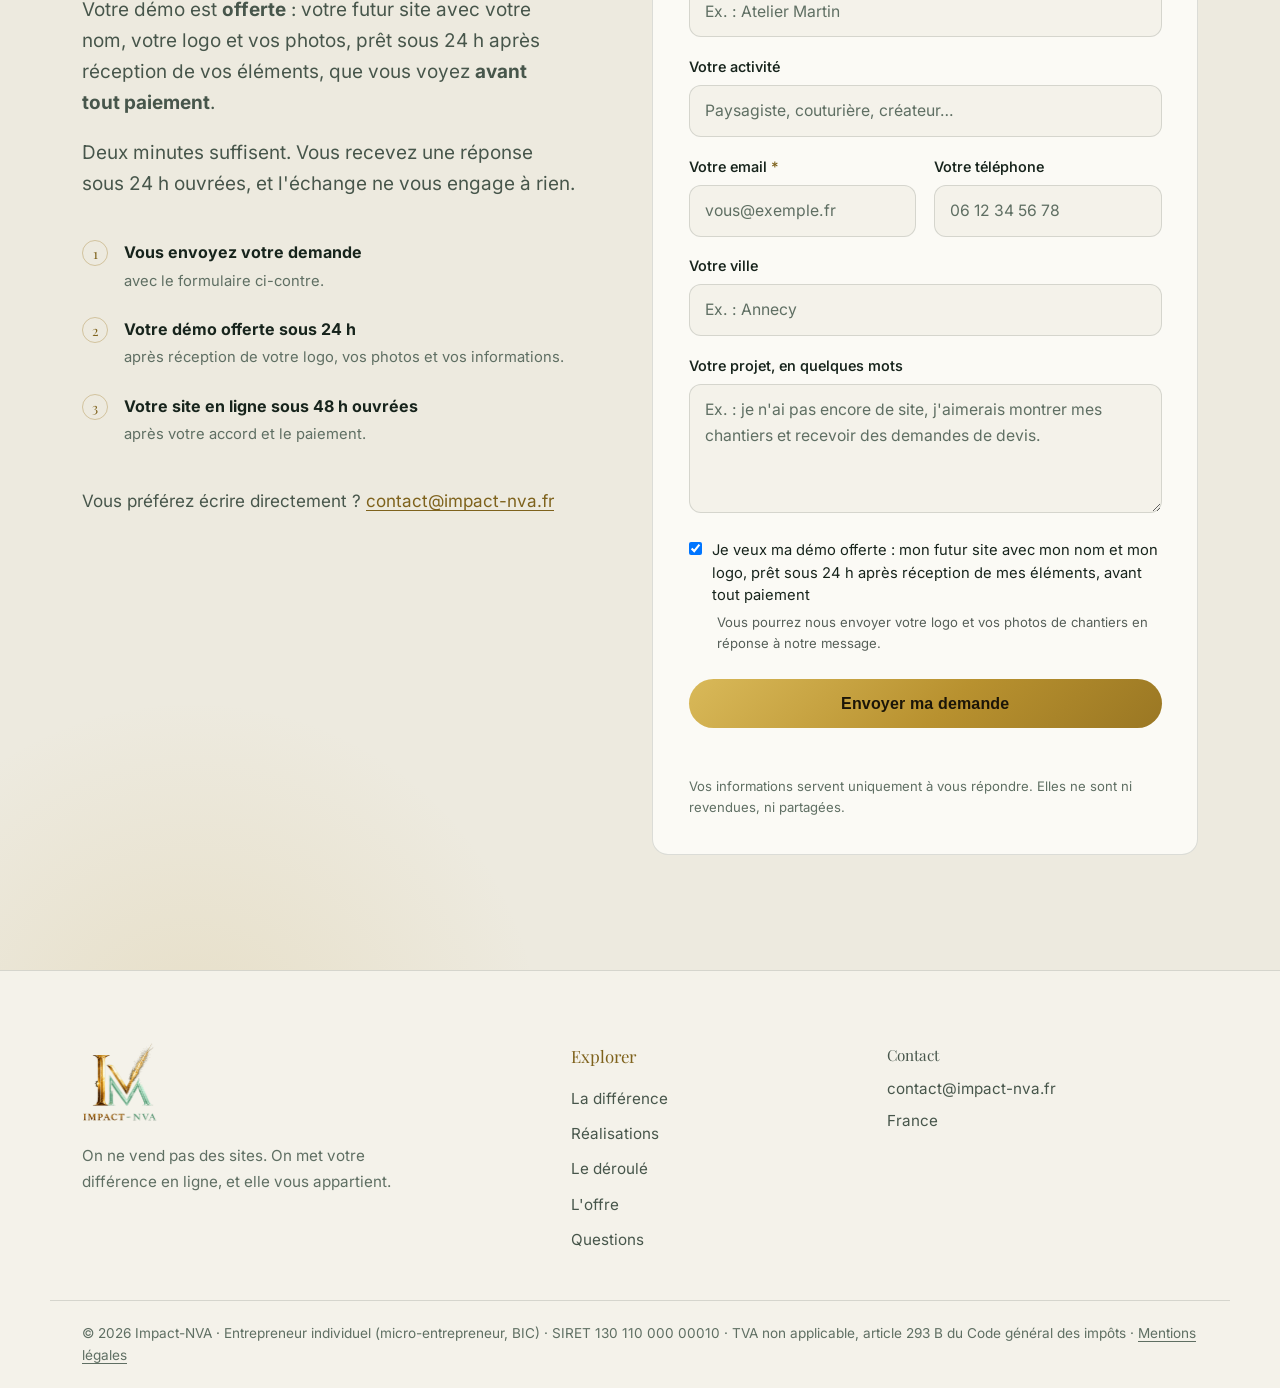
==== commit def46fb3: "Logos GitHub/OVHcloud/Stripe, mention légale complète (micro-entrepreneur BIC, SIRET, TVA art. 293 B" ====
--- a/index.html
+++ b/index.html
@@ -39,7 +39,7 @@
 
   <link rel="preload" href="assets/fonts/playfair-var.woff2" as="font" type="font/woff2" crossorigin>
   <link rel="preload" href="assets/fonts/inter-var.woff2" as="font" type="font/woff2" crossorigin>
-  <link rel="stylesheet" href="assets/css/style.css?v=7">
+  <link rel="stylesheet" href="assets/css/style.css?v=21112026">
 
   <script>
     (function () {
@@ -111,7 +111,7 @@
 <header class="site-header" id="haut">
   <div class="header-inner">
     <a class="brand" href="#haut" aria-label="Impact-NVA, retour en haut de page">
-      <img class="brand-logo" src="assets/images/logo-impact.png" alt="Impact-NVA" width="220" height="240">
+      <img class="brand-logo" src="assets/images/logo-impact.png" alt="Impact-NVA" width="220" height="242">
     </a>
     <nav class="site-nav" aria-label="Navigation principale">
       <ul class="nav-links" id="nav-links">
@@ -162,7 +162,7 @@
           <circle cx="300" cy="300" r="286" stroke="currentColor" stroke-width="1" stroke-dasharray="160 1640" stroke-dashoffset="-900" stroke-linecap="round" opacity=".55"/>
           <circle cx="300" cy="300" r="238" stroke="currentColor" stroke-width="1" stroke-dasharray="300 1200" stroke-dashoffset="-400" stroke-linecap="round" opacity=".4"/>
         </svg>
-        <img src="assets/images/logo-sans-fond.png" alt="" width="540" height="590" fetchpriority="high">
+        <img src="assets/images/logo-sans-fond.png" alt="" width="540" height="595" fetchpriority="high">
       </div>
     </div>
   </section>
@@ -314,7 +314,7 @@
       <ul class="guarantees">
         <li>
           <svg viewBox="0 0 24 24" fill="none" stroke="currentColor" stroke-width="1.5" stroke-linecap="round" stroke-linejoin="round" aria-hidden="true"><circle cx="12" cy="12" r="8.5"/><path d="m8.5 12.2 2.3 2.3 4.7-5"/></svg>
-          <div><strong>Domaine à votre nom</strong><span>Votre adresse internet est enregistrée à votre nom.</span></div>
+          <div><strong>Domaine à votre nom</strong><span>À acheter chez OVHcloud, à votre nom (10 à 15&nbsp;€ par an).</span></div>
         </li>
         <li>
           <svg viewBox="0 0 24 24" fill="none" stroke="currentColor" stroke-width="1.5" stroke-linecap="round" stroke-linejoin="round" aria-hidden="true"><path d="M12 3 5 5.8v5.4c0 4.3 3 8.1 7 9.3 4-1.2 7-5 7-9.3V5.8L12 3Z"/></svg>
@@ -347,6 +347,7 @@
             <span class="partner-role">Paiement sécurisé</span>
           </li>
         </ul>
+        <p class="partners-domaine">Nom de domaine à acheter chez OVHcloud, à votre nom&nbsp;: 10 à 15&nbsp;€ par an. Hébergement offert, aucun abonnement.</p>
       </div>
     </div>
   </section>
@@ -441,7 +442,7 @@
           <li><strong>Modification simple</strong> — changer un texte, remplacer ou ajouter des photos sur une page existante, mettre à jour vos coordonnées, horaires ou services.</li>
           <li><strong>Sur devis</strong> — nouvelle page, nouvelle section, refonte, nouvelle fonctionnalité.</li>
         </ul>
-        <p class="offer-note">Pour les trois formules&nbsp;: nous rédigeons vos textes, vous découvrez votre site avant d'acheter, et nous vous remettons son dossier complet après paiement et livraison. Nom de domaine enregistré à votre nom&nbsp;: 10 à 15&nbsp;€ par an. Hébergement offert.</p>
+        <p class="offer-note">Pour les trois formules&nbsp;: nous rédigeons vos textes, vous découvrez votre site avant d'acheter, et nous vous remettons son dossier complet après paiement et livraison. Nom de domaine à acheter chez OVHcloud, à votre nom&nbsp;: 10 à 15&nbsp;€ par an. Hébergement offert.</p>
       </div>
     </div>
   </section>
@@ -539,7 +540,7 @@
 <footer class="site-footer">
   <div class="container footer-grid">
     <div class="footer-brand">
-      <img src="assets/images/logo-impact.png" alt="Impact-NVA" width="110" height="120" loading="lazy">
+      <img src="assets/images/logo-impact.png" alt="Impact-NVA" width="110" height="121" loading="lazy">
       <p>On ne vend pas des sites. On met votre différence en ligne, et elle vous appartient.</p>
     </div>
     <nav class="footer-nav" aria-label="Navigation de bas de page">
@@ -559,7 +560,7 @@
     </div>
   </div>
   <div class="container footer-legal">
-    <p>© 2026 <span data-brand>Impact-NVA</span> — Tous droits réservés.</p>
+    <p>© 2026 Impact-NVA · Entrepreneur individuel (micro-entrepreneur, BIC) · SIRET 130&nbsp;110&nbsp;000&nbsp;00010 · TVA non applicable, article 293&nbsp;B du Code général des impôts · <a href="https://impact-nva.fr/mentions-legales.html">Mentions légales</a></p>
   </div>
 </footer>
 
--- a/assets/css/style.css
+++ b/assets/css/style.css
@@ -1412,3 +1412,7 @@
 .case-demo input{width:auto;margin:3px 0 0;flex:0 0 auto}
 .case-demo span{font-size:.92rem;line-height:1.5}
 .case-demo-note{margin:0 0 18px 28px;font-size:.82rem;opacity:.72}
+
+/* 21/11/2026 */
+.partners-domaine{margin:1.4rem 0 0;color:var(--ink-3);font-size:.9rem}
+.footer-legal a,.footer-bottom a{color:inherit;text-decoration:underline}
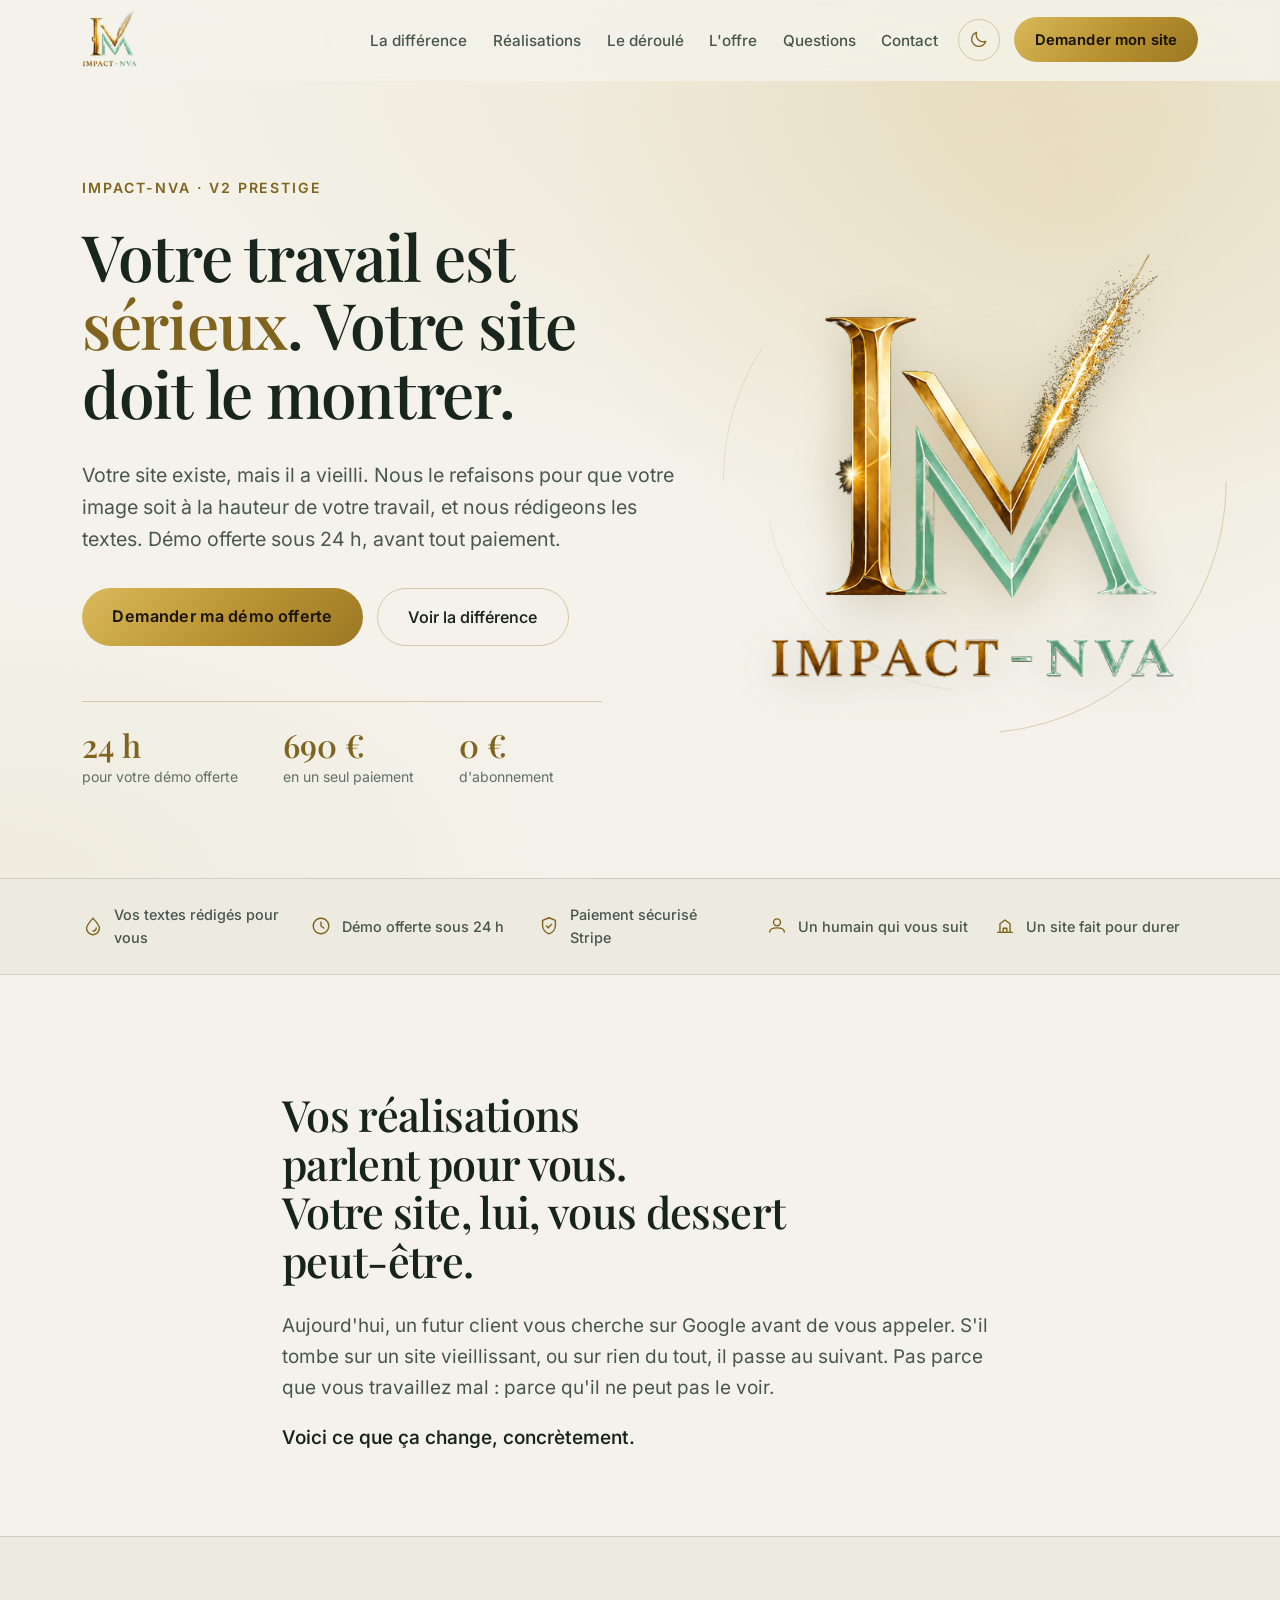
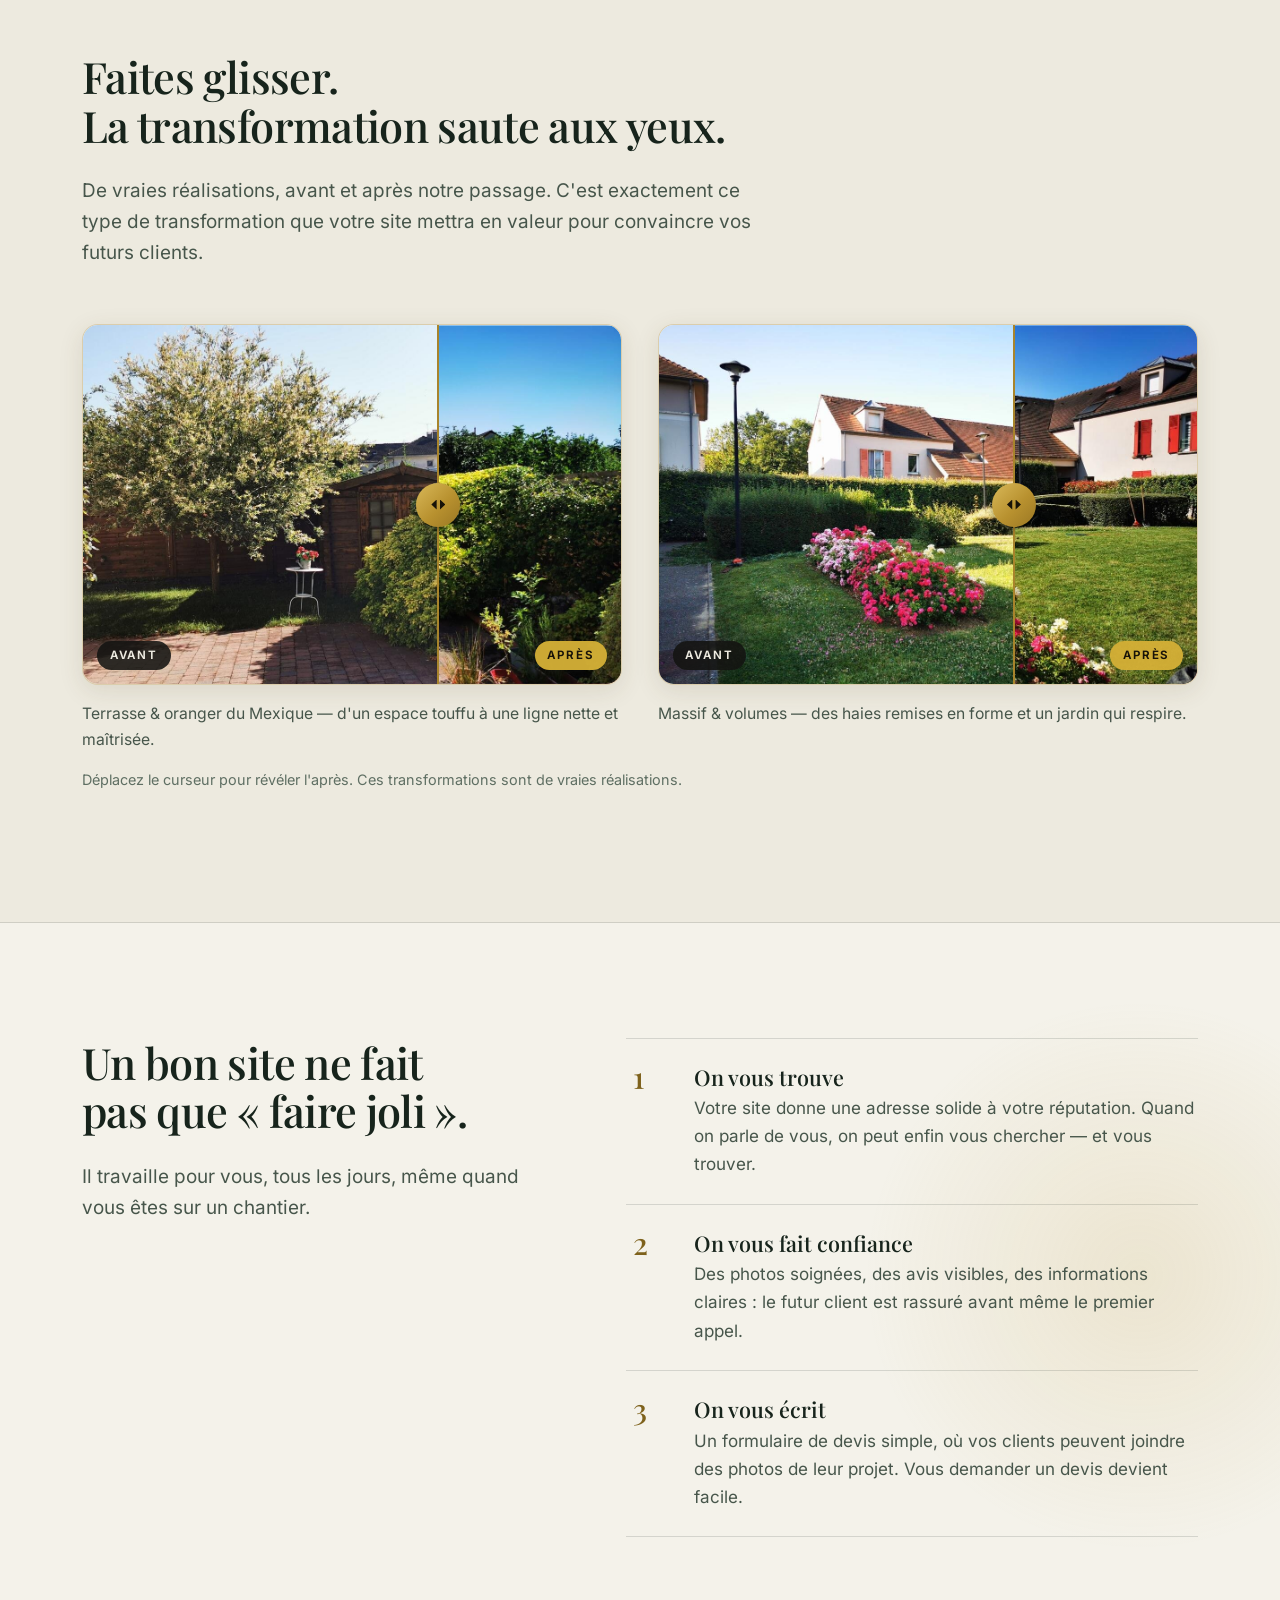
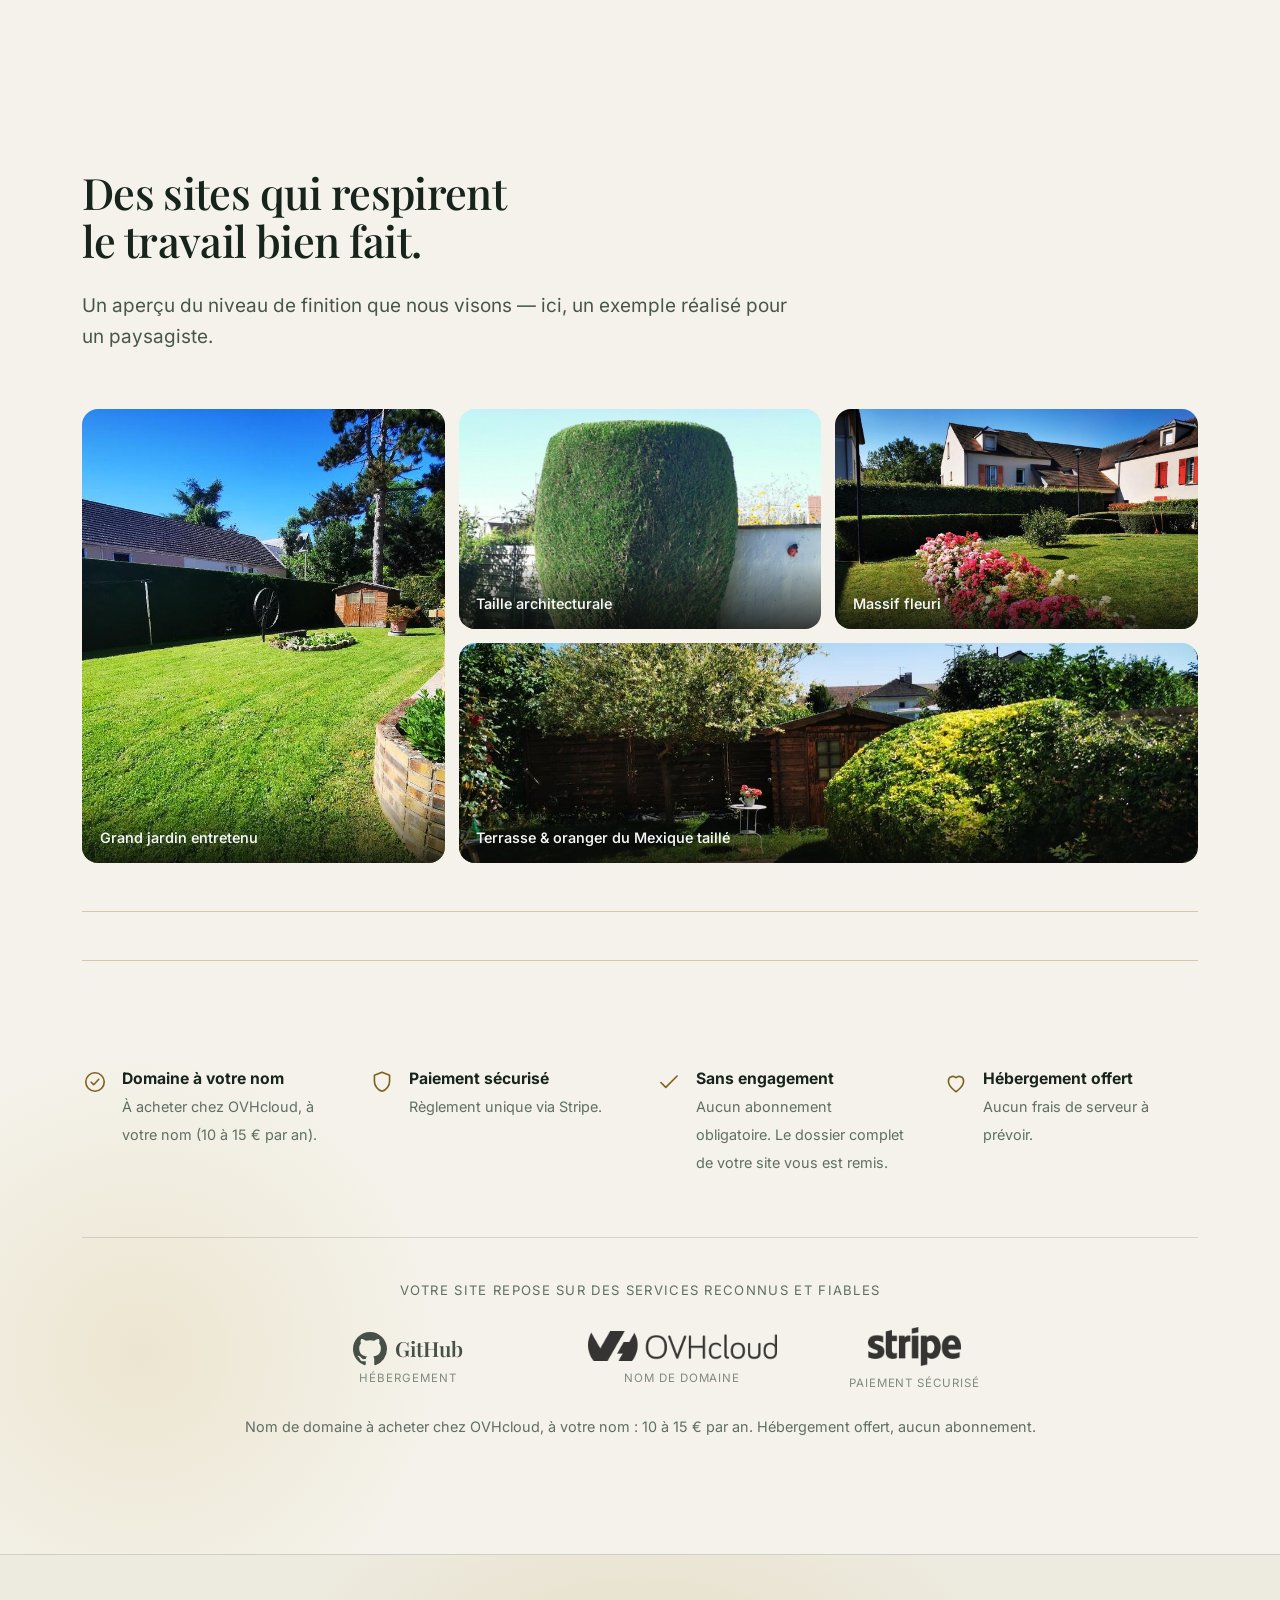
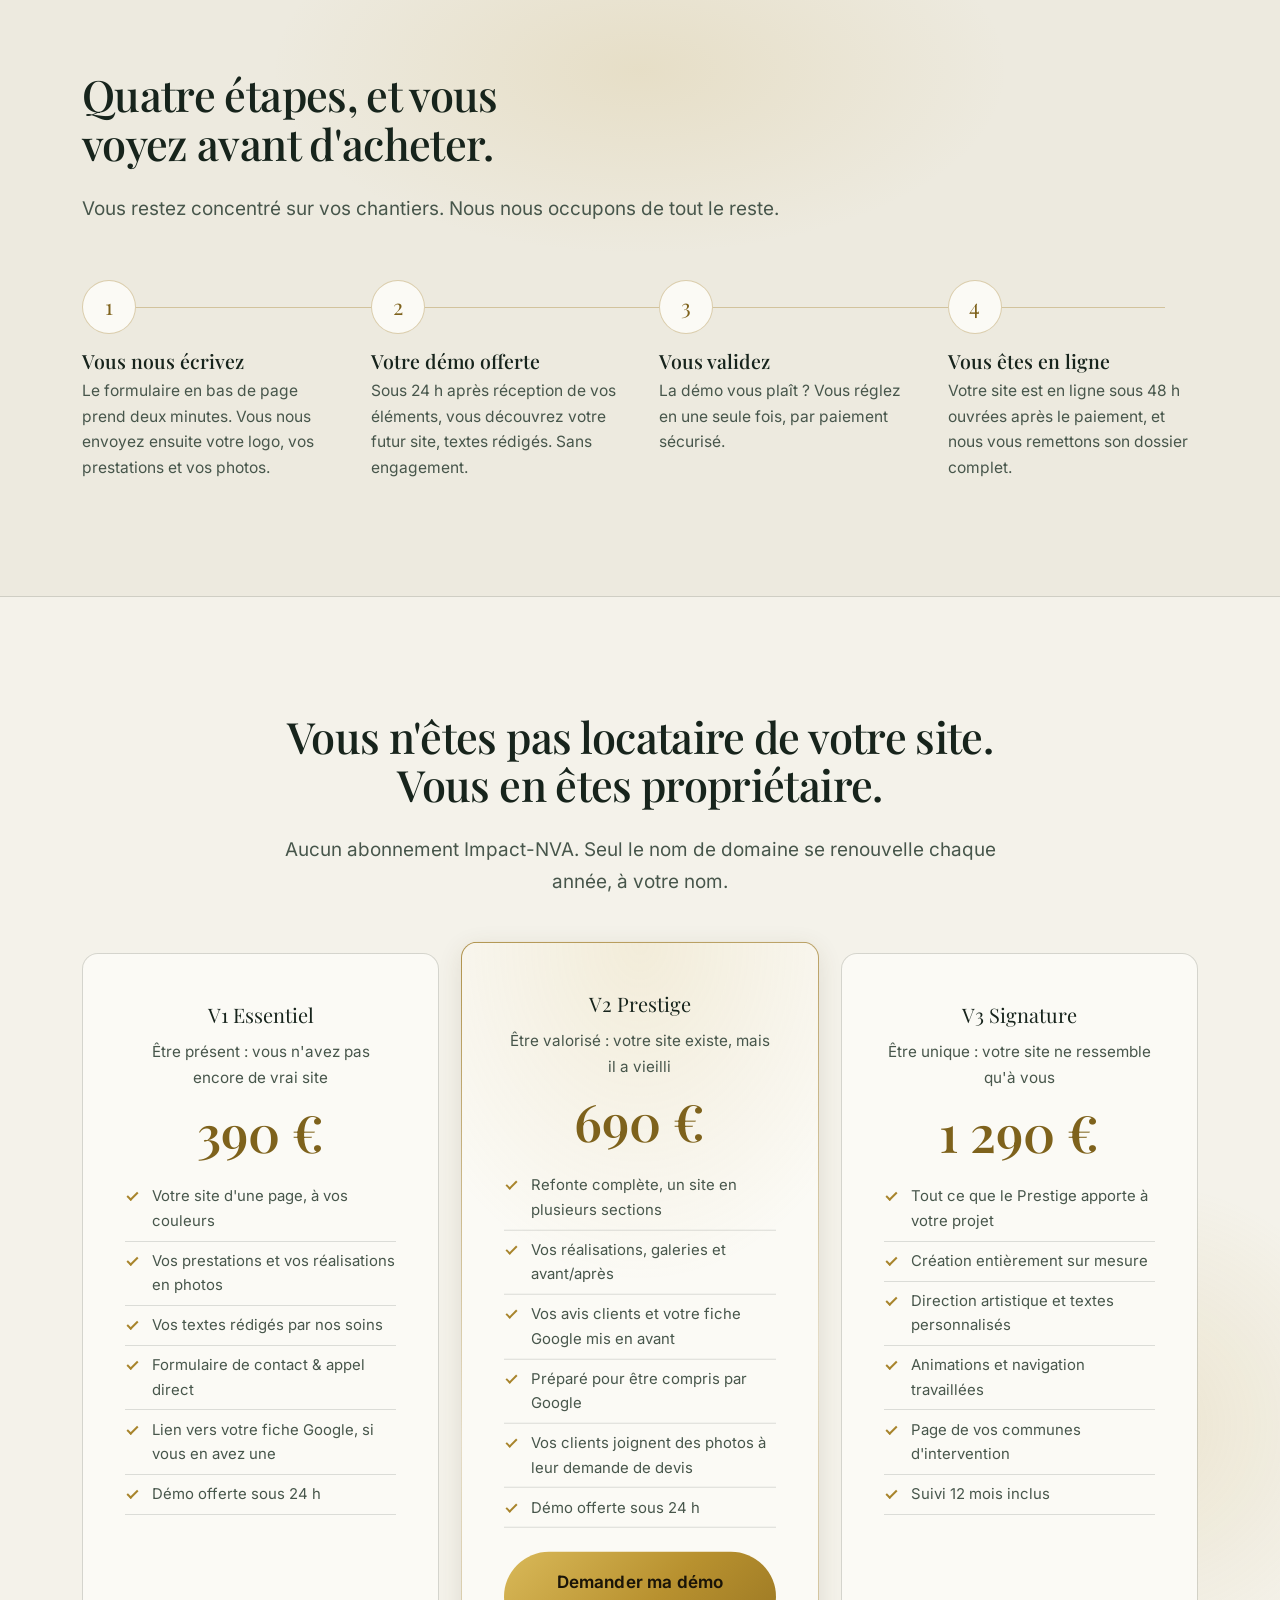
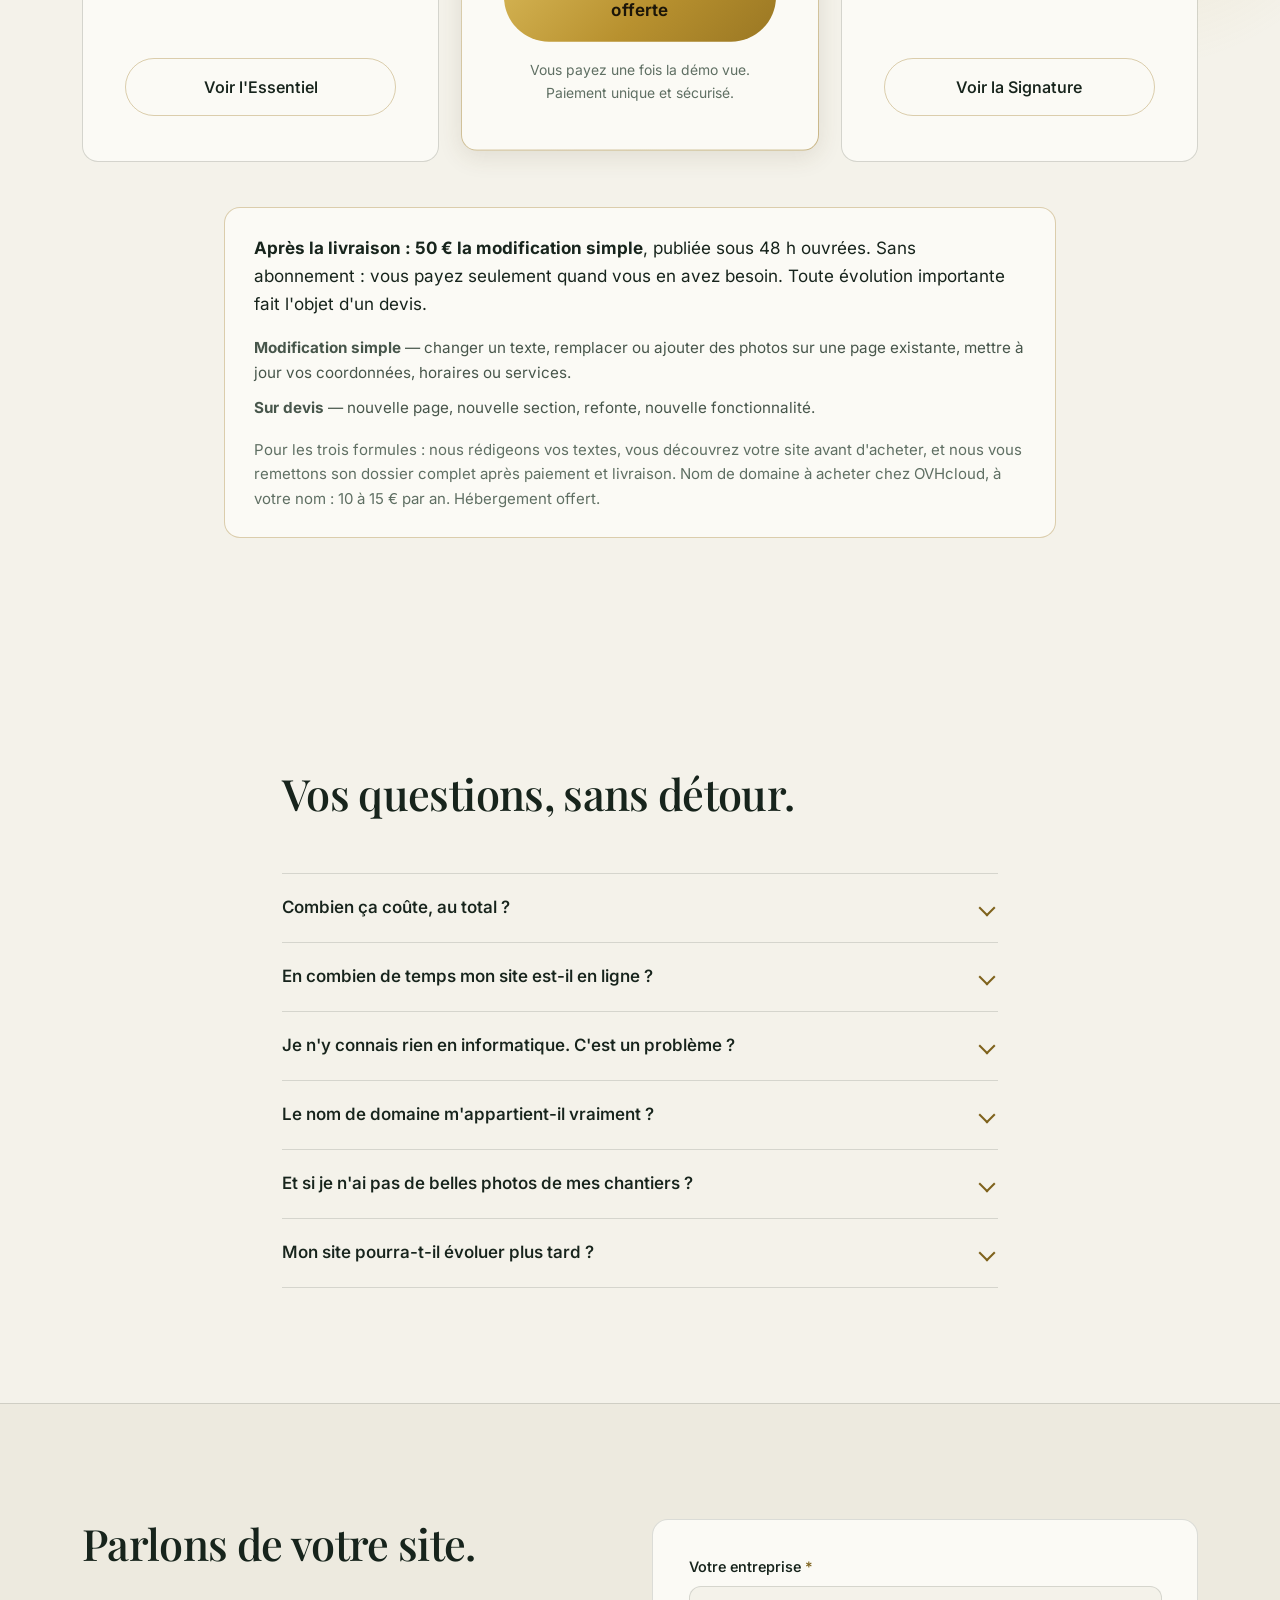
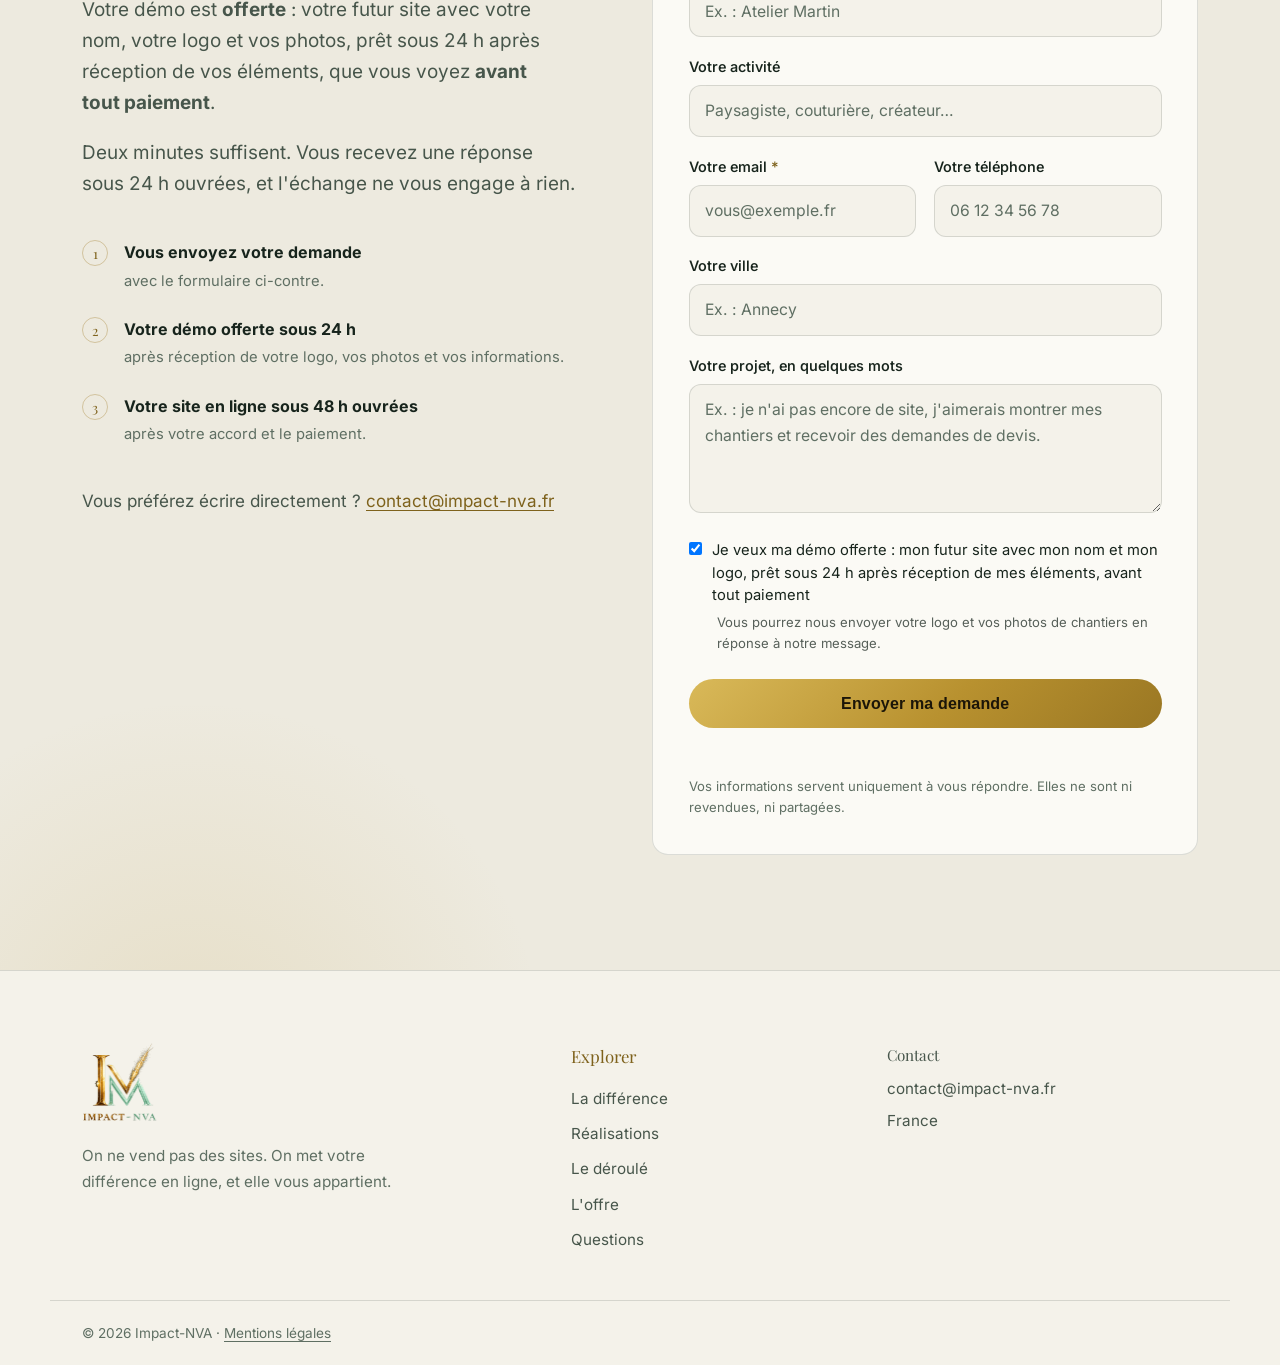
==== commit 1b7a9346: "Pied de page allégé : © Impact-NVA et lien Mentions légales (l'identité légale reste dans la page de" ====
--- a/index.html
+++ b/index.html
@@ -560,7 +560,7 @@
     </div>
   </div>
   <div class="container footer-legal">
-    <p>© 2026 Impact-NVA · Entrepreneur individuel (micro-entrepreneur, BIC) · SIRET 130&nbsp;110&nbsp;000&nbsp;00010 · TVA non applicable, article 293&nbsp;B du Code général des impôts · <a href="https://impact-nva.fr/mentions-legales.html">Mentions légales</a></p>
+    <p>© 2026 Impact-NVA · <a href="https://impact-nva.fr/mentions-legales.html">Mentions légales</a></p>
   </div>
 </footer>
 
